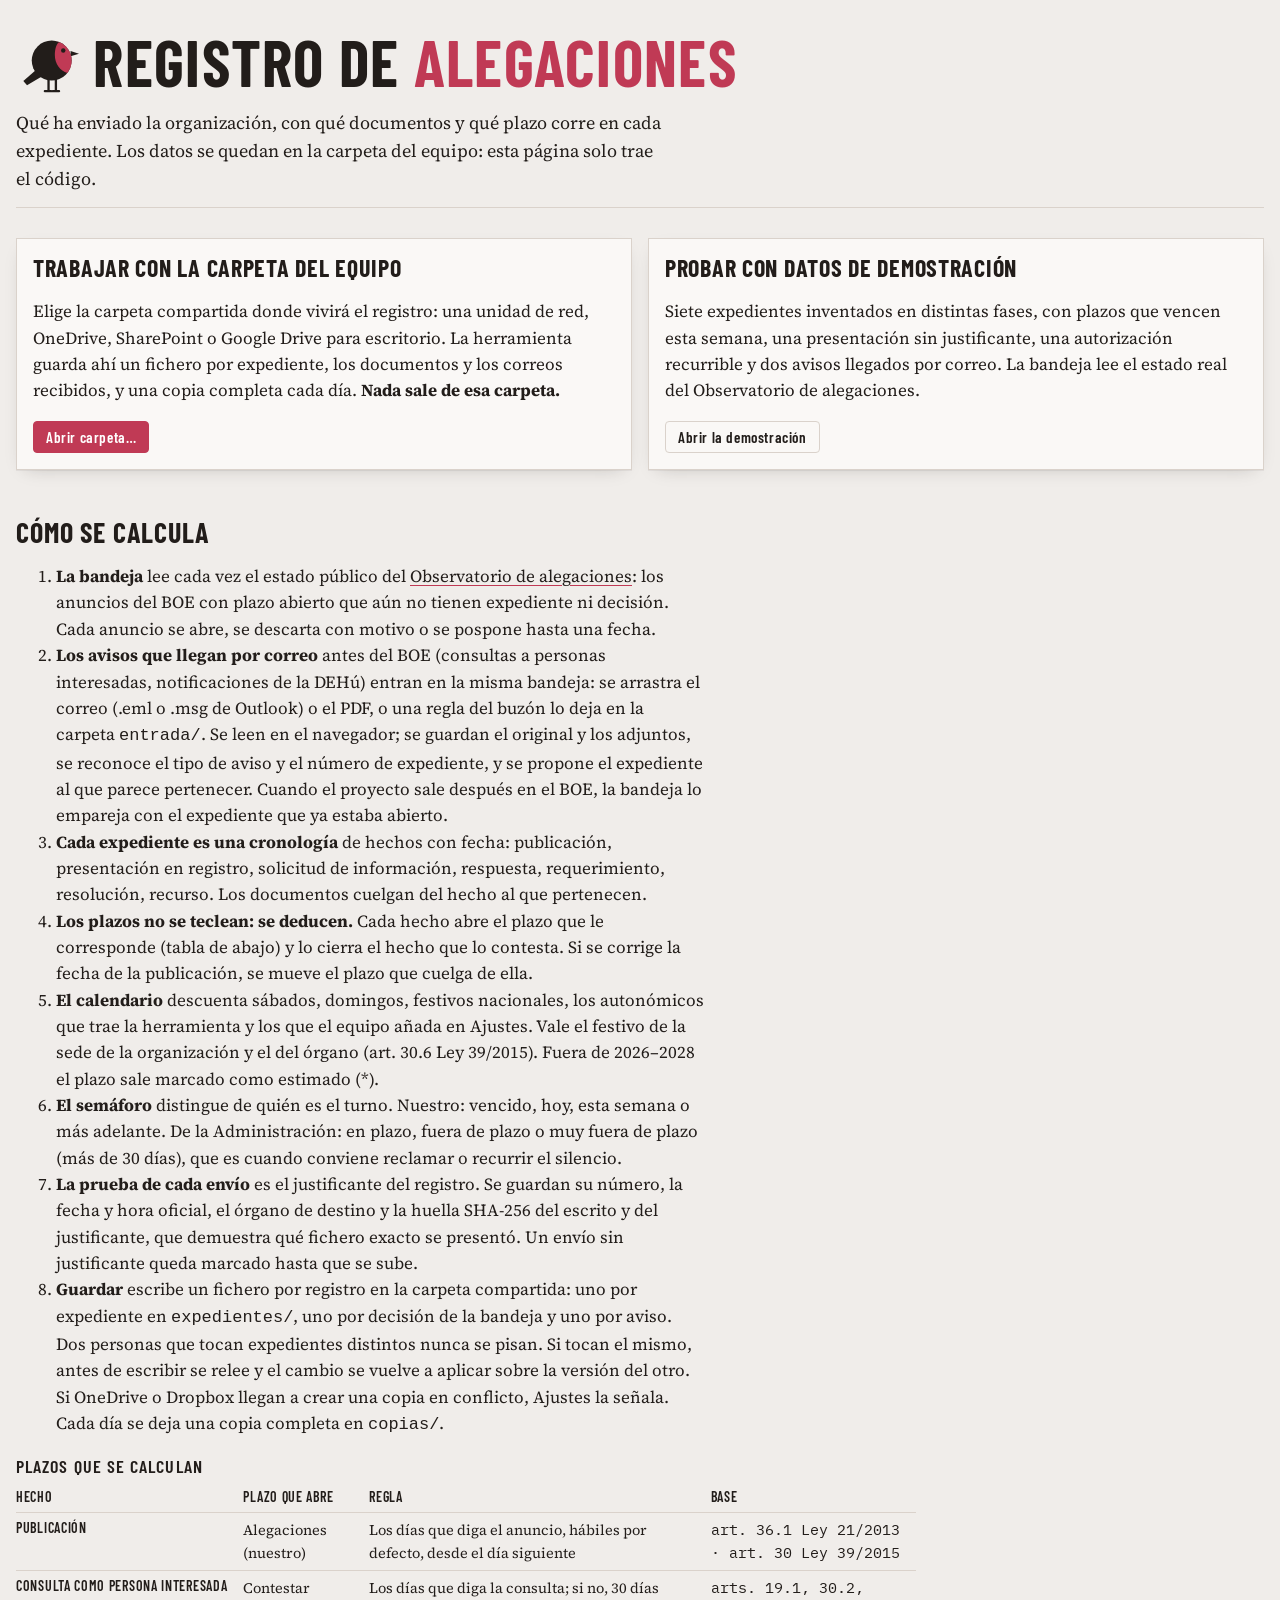
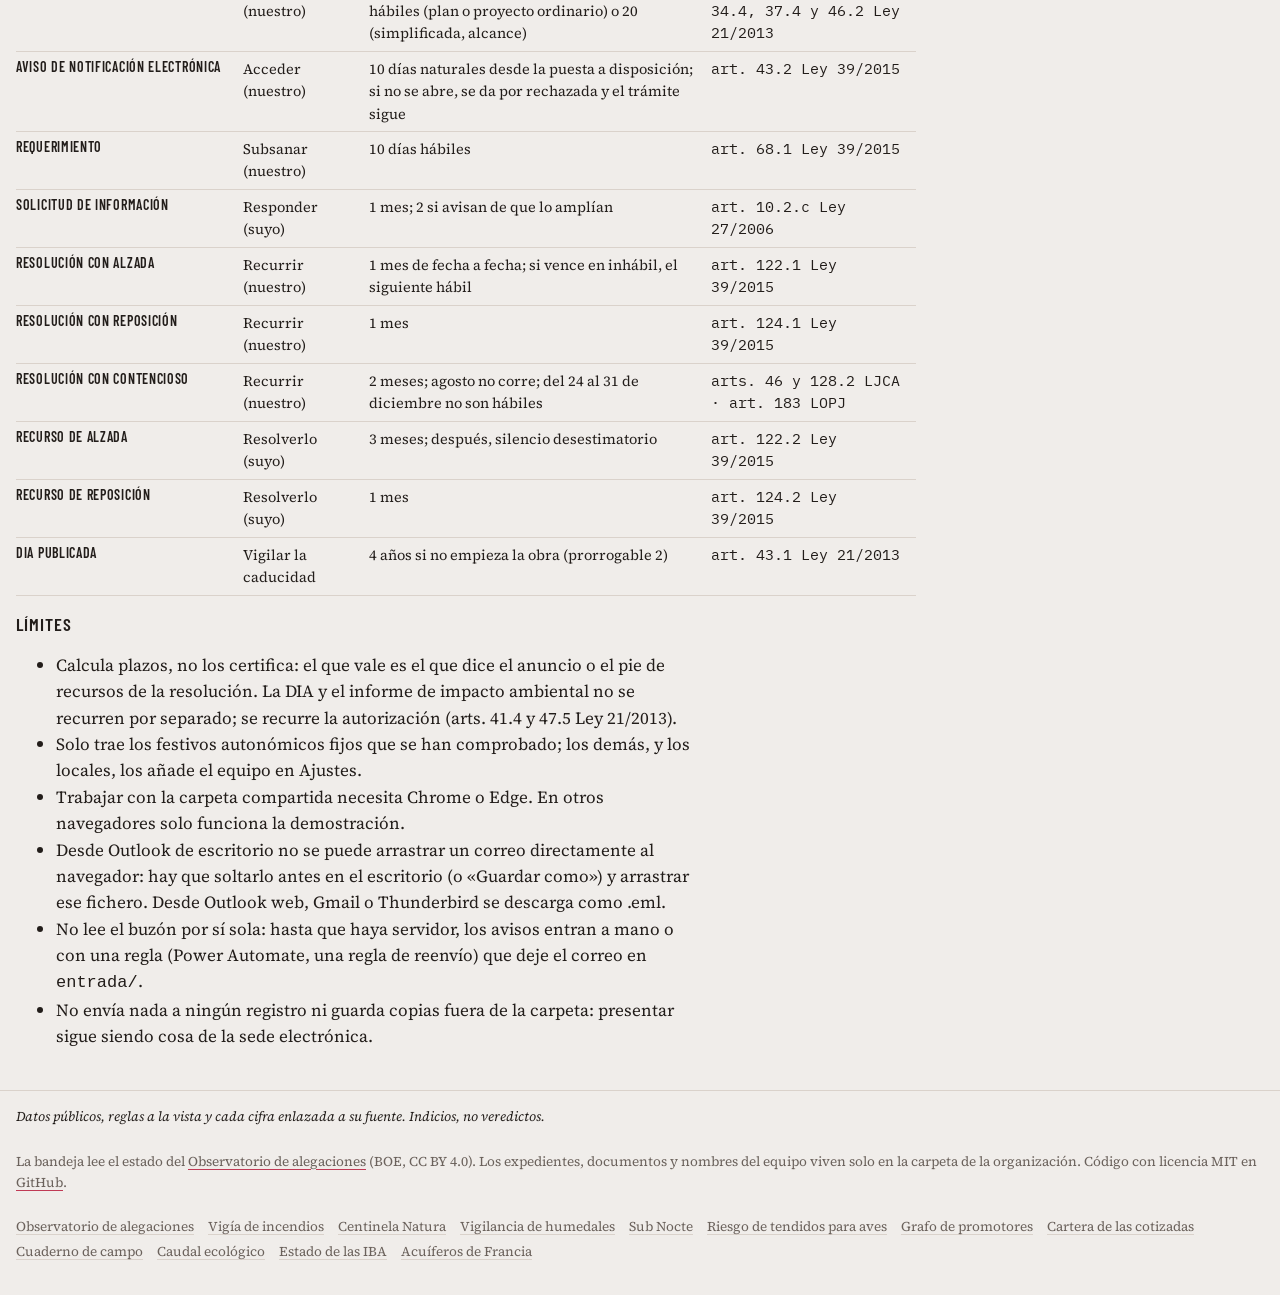
==== docs/index.html @ 141be7eb "Add registro-alegaciones: private tracker for an organisation's environmental objections Cases as ti" ====
<!doctype html>
<html lang="es">
<head>
<meta charset="utf-8">
<meta name="viewport" content="width=device-width,initial-scale=1">
<title>Registro de alegaciones</title>
<meta name="description" content="Seguimiento privado de las alegaciones de una organización: qué se ha enviado, con qué documentos y qué plazo corre. Los datos se quedan en la carpeta del equipo.">
<link rel="icon" type="image/svg+xml" href="data:image/svg+xml,%3Csvg%20xmlns%3D%22http%3A//www.w3.org/2000/svg%22%20viewBox%3D%220%200%2064%2064%22%3E%3Cstyle%3E.b%7Bfill%3A%23221d1a%7D.p%7Bfill%3A%23c03a55%7D.l%7Bstroke%3A%23221d1a%7D%40media%20%28prefers-color-scheme%3Adark%29%7B.b%7Bfill%3A%23ede6e0%7D.p%7Bfill%3A%23f590a5%7D.l%7Bstroke%3A%23ede6e0%7D%7D%3C/style%3E%3Cg%20class%3D%22b%22%3E%3Ccircle%20cx%3D%2234%22%20cy%3D%2231%22%20r%3D%2219%22/%3E%3Cpath%20d%3D%22M19%2040%207%2050.5l3.5%204L25%2046z%22/%3E%3Cpath%20d%3D%22M52%2022l8%202.5-8%202.5z%22/%3E%3C/g%3E%3Cpath%20class%3D%22p%22%20d%3D%22M34%2012a19%2019%200%200%201%2015%2030.8C42%2041%2037%2034%2037%2026c0-6%201.5-10.5%204-12.6A19%2019%200%200%200%2034%2012z%22/%3E%3Cg%20fill%3D%22%23221d1a%22%3E%3Ccircle%20cx%3D%2245%22%20cy%3D%2221.5%22%20r%3D%222.1%22/%3E%3C/g%3E%3Cpath%20class%3D%22l%22%20d%3D%22M31%2049.5V60m7-11v11m-10.5.2h6m1.5%200h6%22%20fill%3D%22none%22%20stroke-width%3D%223%22%20stroke-linecap%3D%22round%22/%3E%3C/svg%3E">
<link rel="manifest" href="manifest.webmanifest">
<meta name="theme-color" content="#c03a55">
<link rel="apple-touch-icon" href="icon-192.png">
<link rel="preconnect" href="https://fonts.googleapis.com">
<link rel="preconnect" href="https://fonts.gstatic.com" crossorigin>
<link rel="stylesheet" href="https://fonts.googleapis.com/css2?family=Barlow+Condensed:wght@500;600;700&family=Source+Serif+4:opsz,wght@8..60,400;8..60,600&family=IBM+Plex+Mono:wght@400;500&display=swap">
<style>
/* common.css v1.1 — shared look of the nine open-data projects (vigia-incendios is the reference).
   Copy this file verbatim into each repo; change it in all repos at once, never in one.
   Each repo sets only --accent and --accent-dark below it and adds its own rules after it.

   Type:  Barlow Condensed for titles and labels, Source Serif 4 for reading, IBM Plex Mono for
          figures, codes and dates. Load them with:
   https://fonts.googleapis.com/css2?family=Barlow+Condensed:wght@500;600;700&family=Source+Serif+4:opsz,wght@8..60,400;8..60,600&family=IBM+Plex+Mono:wght@400;500&display=swap */

:root{
  --ground:#f0edea; --paper:#faf8f6; --ink:#221d1a; --muted:#6b625c; --line:#dad2cb;
  --accent:#c2410c; --accent-dark:#fb7b3e;
  --natura:#2f7a55; --natura-dark:#62b88a;
  --shadow:0 1px 0 rgba(34,29,26,.06), 0 6px 18px -10px rgba(34,29,26,.28);
  --font-title:"Barlow Condensed","Arial Narrow",sans-serif;
  --font-text:"Source Serif 4",Georgia,serif;
  --font-data:"IBM Plex Mono",ui-monospace,monospace;
  color-scheme:light;
}
@media (prefers-color-scheme: dark){
  :root:not([data-theme="light"]){
    --ground:#15110f; --paper:#1d1815; --ink:#ede6e0; --muted:#a69a91; --line:#362d28;
    --accent:var(--accent-dark); --natura:var(--natura-dark);
    --shadow:0 1px 0 rgba(0,0,0,.3), 0 8px 22px -12px rgba(0,0,0,.7);
    color-scheme:dark;
  }
}
:root[data-theme="dark"]{
  --ground:#15110f; --paper:#1d1815; --ink:#ede6e0; --muted:#a69a91; --line:#362d28;
  --accent:var(--accent-dark); --natura:var(--natura-dark);
  --shadow:0 1px 0 rgba(0,0,0,.3), 0 8px 22px -12px rgba(0,0,0,.7);
  color-scheme:dark;
}

*,*::before,*::after{box-sizing:border-box}
body{margin:0;background:var(--ground);color:var(--ink);font:17px/1.55 var(--font-text);overflow-wrap:break-word}
a{color:inherit;text-decoration-color:var(--accent);text-underline-offset:3px}
a:focus-visible,button:focus-visible,select:focus-visible,input:focus-visible,summary:focus-visible{outline:2px solid var(--accent);outline-offset:2px}
img,svg{max-width:100%}

/* Header: «PROJECT NAME» with the key word in the accent colour, one sentence, then the figures. */
.site-header{max-width:1440px;margin:0 auto;padding:28px 16px 18px;display:grid;gap:14px}
.site-header h1{margin:0;font:700 clamp(40px,6vw,64px)/.9 var(--font-title);text-transform:uppercase;letter-spacing:.02em}
.site-header h1 span{color:var(--accent)}
/* Logo: the robin from logo.py before the title; same shape everywhere, breast in the accent. */
.logo{display:inline-block;width:1.05em;height:1.05em;margin-right:.16em;vertical-align:-.13em;color:var(--ink);overflow:visible}
.logo .logo-breast{fill:var(--accent)}
.site-header .lede{margin:0;max-width:72ch;font-size:18px}
.figures{display:flex;flex-wrap:wrap;gap:12px 28px;margin:0;padding:12px 0 0;border-top:1px solid var(--line)}
.figures div{display:grid;gap:2px}
.figures b{font:600 30px/1 var(--font-data);font-variant-numeric:tabular-nums;color:var(--accent)}
.figures span{font:600 13px/1.2 var(--font-title);text-transform:uppercase;letter-spacing:.08em;color:var(--muted)}

/* Text roles */
.label{font-family:var(--font-title);text-transform:uppercase;letter-spacing:.08em;font-weight:600}
.data{font-family:var(--font-data);font-variant-numeric:tabular-nums}
.note{color:var(--muted);font-size:14.5px}
.badge{display:inline-block;font:600 12px/1 var(--font-title);text-transform:uppercase;letter-spacing:.09em;padding:4px 7px 3px;border:1.5px solid currentColor;color:var(--accent)}

/* Cards and panels */
.card{background:var(--paper);border:1px solid var(--line);box-shadow:var(--shadow);padding:16px}

/* Method section: how every figure is computed, step by step */
.method{max-width:1440px;margin:0 auto;padding:24px 16px}
.method h2{margin:0 0 6px;font:700 28px/1 var(--font-title);text-transform:uppercase;letter-spacing:.03em}
.method h3{margin:18px 0 4px;font:600 18px/1.2 var(--font-title);text-transform:uppercase;letter-spacing:.06em}
.method p,.method li{max-width:72ch}
table.params{border-collapse:collapse;font-size:14.5px;width:100%;max-width:900px}
table.params th,table.params td{text-align:left;vertical-align:top;padding:6px 10px 6px 0;border-bottom:1px solid var(--line)}
table.params th{font:600 14px/1.3 var(--font-title);text-transform:uppercase;letter-spacing:.05em;white-space:nowrap;padding-right:16px}
table.params td.num,table.params th.num{text-align:right;font-family:var(--font-data);font-variant-numeric:tabular-nums}

/* Footer: sources, licence, the shared principle and the sibling projects */
.site-footer{max-width:1440px;margin:0 auto;padding:16px 16px 40px;font-size:13.5px;color:var(--muted);border-top:1px solid var(--line);display:grid;gap:10px}
.site-footer .principle{margin:0;color:var(--ink);font-style:italic}
.siblings{display:flex;flex-wrap:wrap;gap:4px 14px;margin:0;padding:0;list-style:none}
.siblings li a{text-decoration-color:var(--line)}
.siblings li[aria-current] a{color:var(--ink);text-decoration-color:var(--accent);font-weight:600}

@media (max-width:640px){
  body{font-size:16px}
  .figures b{font-size:24px}
}

/* Registro de alegaciones: rules of this repo, after common.css v1.1. */
:root{
  --accent:#c03a55; --accent-dark:#f590a5;
  /* Deadline lights: meaning, not decoration (kept per repo, as GUIA.md says). */
  --late:#b42318; --soon:#9a6700; --ok:#2f7a55; --wait:#4a5d75;
  --late-bg:#fbe9e7; --soon-bg:#fdf3d8; --ok-bg:#e6f2ea; --wait-bg:#e9edf2;
  --hover:rgba(34,29,26,.05); --sel:rgba(159,29,53,.08);
}
@media (prefers-color-scheme: dark){
  :root:not([data-theme="light"]){
    --late:#ff8a7a; --soon:#e8b84a; --ok:#62b88a; --wait:#a7b8cc;
    --late-bg:#3a1d1a; --soon-bg:#33290f; --ok-bg:#16291f; --wait-bg:#20262e;
    --hover:rgba(255,255,255,.05); --sel:rgba(240,112,138,.12);
  }
}
:root[data-theme="dark"]{
  --late:#ff8a7a; --soon:#e8b84a; --ok:#62b88a; --wait:#a7b8cc;
  --late-bg:#3a1d1a; --soon-bg:#33290f; --ok-bg:#16291f; --wait-bg:#20262e;
  --hover:rgba(255,255,255,.05); --sel:rgba(240,112,138,.12);
}

/* Header figures are links into the views. */
.figures b a{text-decoration:none}
.figures b a:hover{text-decoration:underline}
.figures b.warn{color:var(--late)}
.warn{color:var(--late)}

/* Shell: sidebar + main, status bar on top. */
#app{max-width:1440px;margin:0 auto;padding:0 16px 24px}
#status{display:flex;flex-wrap:wrap;gap:6px 16px;align-items:center;justify-content:space-between;padding:8px 0;margin-bottom:12px;border-bottom:1px solid var(--line);font-size:14px;color:var(--muted)}
#status:empty{display:none}
#status .me select{margin-left:4px}
.shell{display:grid;grid-template-columns:220px minmax(0,1fr);gap:24px;align-items:start}
body:not(.ready) .shell{grid-template-columns:minmax(0,1fr)}
body:not(.ready) #nav{display:none}
#nav{position:sticky;top:12px;display:grid;gap:2px}
#nav a,#nav .nav-preset{display:flex;justify-content:space-between;align-items:center;gap:8px;padding:6px 10px;border-radius:4px;text-decoration:none;font:600 16px/1.2 var(--font-title);letter-spacing:.03em;color:var(--ink);background:none;border:0;text-align:left;cursor:pointer;width:100%}
#nav a:hover,#nav .nav-preset:hover{background:var(--hover)}
#nav a.on,#nav .nav-preset.on{background:var(--sel);color:var(--accent)}
#nav em{font:500 13px/1 var(--font-data);font-style:normal;color:var(--muted)}
#nav .nav-sub{display:grid;gap:1px;margin-left:12px;padding-left:6px;border-left:1px solid var(--line)}
#nav .nav-sub a{font-size:14.5px;padding:4px 8px}
#nav .nav-preset{font-size:14.5px;font-weight:500}
.nav-h{margin:14px 10px 2px;font-size:12px;color:var(--muted)}
.nav-new{margin-top:14px}
.nav-new,.nav-k{justify-content:space-between;width:100%}
main{min-width:0}

/* Controls */
.btn{display:inline-flex;align-items:center;gap:8px;padding:7px 12px;border:1px solid var(--line);border-radius:4px;background:var(--paper);color:var(--ink);font:600 15px/1.1 var(--font-title);letter-spacing:.04em;text-decoration:none;cursor:pointer;white-space:nowrap}
.btn:hover{border-color:var(--muted)}
.btn.primary{background:var(--accent);border-color:var(--accent);color:#fff}
:root[data-theme="dark"] .btn.primary{color:#1d1815}
@media (prefers-color-scheme: dark){:root:not([data-theme="light"]) .btn.primary{color:#1d1815}}
.btn.ghost{background:none;border-color:transparent;color:var(--muted)}
.btn.ghost:hover{color:var(--ink);background:var(--hover)}
.btn.small{padding:4px 9px;font-size:13.5px}
kbd{font:500 11px/1 var(--font-data);padding:2px 5px;border:1px solid var(--line);border-bottom-width:2px;border-radius:3px;color:var(--muted);background:var(--ground)}
.btn.primary kbd{background:transparent;color:inherit;border-color:rgba(255,255,255,.45)}
input,select,textarea{font:15px/1.3 var(--font-text);color:var(--ink);background:var(--paper);border:1px solid var(--line);border-radius:4px;padding:6px 8px;max-width:100%}
input[type=checkbox],input[type=radio]{accent-color:var(--accent)}
input[type=search]{min-width:min(320px,100%)}
.link{background:none;border:0;padding:0;color:inherit;font:inherit;text-decoration:underline;text-decoration-color:var(--accent);text-underline-offset:3px;cursor:pointer;text-align:left}
.link.subtle{text-decoration-color:var(--line);color:var(--muted)}
.x{background:none;border:0;color:var(--muted);font-size:18px;line-height:1;cursor:pointer;padding:0 4px}
.x:hover{color:var(--late)}
.check{display:inline-flex;align-items:center;gap:6px;font-size:14.5px;cursor:pointer}
.seg{display:inline-flex;border:1px solid var(--line);border-radius:4px;overflow:hidden}
.seg a,.seg button{padding:5px 11px;font:600 14px/1.2 var(--font-title);letter-spacing:.04em;text-decoration:none;background:var(--paper);border:0;color:var(--muted);cursor:pointer}
.seg a+a,.seg button+button{border-left:1px solid var(--line)}
.seg .on{background:var(--sel);color:var(--accent)}
.pill{display:inline-flex;align-items:center;gap:4px;padding:2px 8px;border-radius:999px;background:var(--sel);color:var(--accent);font:600 13px/1.4 var(--font-title);letter-spacing:.04em}
.pill.demo{background:var(--soon-bg);color:var(--soon)}
.actions{display:flex;flex-wrap:wrap;gap:8px;margin:12px 0 0}

/* Views */
.view-h h2{margin:0 0 4px;font:700 30px/1 var(--font-title);text-transform:uppercase;letter-spacing:.03em}
.view-h .note{margin:0 0 12px;max-width:80ch}
.kbd-hint{white-space:nowrap}
.toolbar{display:flex;flex-wrap:wrap;gap:8px 12px;align-items:center;margin:0 0 16px}
.empty{padding:28px 16px;text-align:center;color:var(--muted);border:1px dashed var(--line);border-radius:4px}
.group{margin:0 0 20px}
.group h3{display:flex;align-items:center;gap:8px;margin:0 0 6px;font-size:14px;color:var(--muted)}
.group h3 em,.block h3 em{font:500 13px/1 var(--font-data);font-style:normal}
.g-missed h3{color:var(--late)}

/* Rows (Linear-style dense list) */
.rows{list-style:none;margin:0;padding:0;background:var(--paper);border:1px solid var(--line);border-radius:4px}
.row{display:flex;align-items:center;gap:12px;padding:9px 12px;border-top:1px solid var(--line)}
.row:first-child{border-top:0}
.row:hover{background:var(--hover)}
.row.selected{background:var(--sel);box-shadow:inset 3px 0 0 var(--accent)}
.row-main{flex:1;min-width:0}
.row-title{margin:0;font-weight:600;line-height:1.3}
.row-title.clamp{display:-webkit-box;-webkit-line-clamp:3;-webkit-box-orient:vertical;overflow:hidden}
.row-title a{text-decoration:none}
.row-title a:hover{text-decoration:underline}
.row-meta{margin:2px 0 0;font-size:13.5px;color:var(--muted)}
.row-actions{display:flex;flex-wrap:wrap;gap:6px;justify-content:flex-end}
.basis{font-family:var(--font-data);font-size:12px}
.natura{color:var(--natura);font-weight:600}
.tag{display:inline-block;font:500 11.5px/1.5 var(--font-data);padding:0 6px;border:1px solid var(--line);border-radius:3px;color:var(--muted)}
.age{font-family:var(--font-data);font-size:12.5px;min-width:3.5em;text-align:right}

/* Deadline chips: filled when it is our move, outlined when we wait for them. */
.chip{display:inline-block;white-space:nowrap;font:500 12.5px/1.5 var(--font-data);padding:1px 8px;border-radius:3px;border:1px solid transparent}
.chip.ours.missed{background:var(--late);color:#fff}
.chip.ours.today{background:var(--late-bg);color:var(--late);border-color:var(--late)}
.chip.ours.week{background:var(--soon-bg);color:var(--soon)}
.chip.ours.later{background:var(--ground);color:var(--ink)}
.chip.theirs{background:none;border-color:var(--wait);color:var(--wait)}
.chip.theirs.late{border-color:var(--soon);color:var(--soon)}
.chip.theirs.very_late{border-color:var(--late);color:var(--late);font-weight:600}
.chip.done{background:var(--ok-bg);color:var(--ok);border-color:transparent}
.chip.none{color:var(--muted)}
.prio{display:inline-flex;align-items:flex-end;gap:2px;height:14px;width:14px;flex:none}
.prio i{display:block;width:3px;background:var(--line);border-radius:1px}
.prio i:nth-child(1){height:5px}.prio i:nth-child(2){height:9px}.prio i:nth-child(3){height:13px}
.prio.p1 i:nth-child(1),.prio.p2 i:nth-child(-n+2),.prio.p3 i{background:var(--ink)}
.prio.p3 i{background:var(--accent)}
.avatar{flex:none;display:inline-grid;place-items:center;width:26px;height:26px;border-radius:50%;background:var(--sel);color:var(--accent);font:600 12px/1 var(--font-title);letter-spacing:.03em}
.avatar.empty{background:none;border:1px dashed var(--line);color:var(--muted)}
.stage{display:inline-block;font:600 12.5px/1.5 var(--font-title);text-transform:uppercase;letter-spacing:.07em;padding:0 7px;border-radius:3px;background:var(--ground);color:var(--ink)}
.st-drafting,.st-review{background:var(--soon-bg);color:var(--soon)}
.st-filed,.st-followup{background:var(--wait-bg);color:var(--wait)}
.st-closed{background:var(--ok-bg);color:var(--ok)}
.st-discarded{color:var(--muted)}
.outcome{font:600 12.5px/1.5 var(--font-title);text-transform:uppercase;letter-spacing:.06em;white-space:nowrap}
.o-accepted,.o-partial{color:var(--ok)}
.o-rejected{color:var(--late)}
.o-no_reply{color:var(--soon)}

/* Inbox */
.news{margin:0 0 18px;border-left:3px solid var(--accent)}
.news h3{margin:0 0 8px;font-size:14px}
.news-row{display:flex;flex-wrap:wrap;gap:8px 16px;justify-content:space-between;padding:8px 0;border-top:1px solid var(--line)}
.news-row .note{margin:2px 0 0}
.decided{margin-top:18px}
.decided summary{cursor:pointer;font:600 15px/1.3 var(--font-title);text-transform:uppercase;letter-spacing:.06em;color:var(--muted);margin-bottom:8px}

/* Board */
.board{display:grid;grid-auto-flow:column;grid-auto-columns:minmax(230px,1fr);gap:12px;overflow-x:auto;padding-bottom:8px}
.col{background:var(--hover);border-radius:6px;padding:8px;display:grid;gap:8px;align-content:start;min-height:180px;border:1px dashed transparent}
.col.over{border-color:var(--accent);background:var(--sel)}
.col h3{margin:2px 4px;font-size:14px;color:var(--muted)}
.bcard{display:grid;gap:8px;padding:10px;text-decoration:none;cursor:grab}
.bcard:hover{border-color:var(--muted)}
.bcard.dragging{opacity:.5}
.bcard-top{display:flex;align-items:center;gap:8px}
.bcard-top .note{flex:1;font-size:12.5px}
.bcard-top .avatar{width:22px;height:22px;font-size:11px}
.bcard-title{font-weight:600;line-height:1.3;font-size:15px}
.bcard-foot{display:flex;flex-wrap:wrap;gap:6px;align-items:center;justify-content:space-between}
.bcard-foot .note{font-size:12px}
.drop-hint{text-align:center;margin:20px 0}

/* Calendar */
.cal-h{display:flex;flex-wrap:wrap;align-items:center;gap:8px 10px;margin-bottom:10px}
.cal-h h3{margin:0 6px;font:700 22px/1 var(--font-title);text-transform:uppercase;letter-spacing:.03em;min-width:9em;text-align:center}
.cal-h .note{flex-basis:100%}
.calendar{display:grid;grid-template-columns:repeat(7,minmax(0,1fr));border-top:1px solid var(--line);border-left:1px solid var(--line);background:var(--paper)}
.calendar .wd{padding:4px 6px;font:600 12px/1 var(--font-title);color:var(--muted);border-right:1px solid var(--line);border-bottom:1px solid var(--line);text-align:center}
.day{min-height:96px;padding:4px;border-right:1px solid var(--line);border-bottom:1px solid var(--line);display:grid;align-content:start;gap:3px}
.day.off{background:var(--hover)}
.day.out{background:transparent}
.day.now .dnum{background:var(--accent);color:#fff;border-radius:50%;width:22px;height:22px;display:grid;place-items:center}
.dnum{font:500 12px/1.4 var(--font-data);color:var(--muted)}
.cal-item{display:block;font-size:12px;line-height:1.25;padding:2px 4px;border-radius:3px;text-decoration:none;overflow:hidden;text-overflow:ellipsis;display:-webkit-box;-webkit-line-clamp:2;-webkit-box-orient:vertical}
.cal-item.ours{background:var(--soon-bg);color:var(--ink)}
.cal-item.ours.missed,.cal-item.ours.today{background:var(--late);color:#fff}
.cal-item.theirs{border:1px solid var(--wait);color:var(--wait)}
.cal-item.done{background:var(--ok-bg);color:var(--ok);border:0;text-decoration:line-through}

/* Case detail */
.crumbs{margin:0 0 8px;display:flex;gap:6px;align-items:center}
.detail{display:grid;grid-template-columns:minmax(0,1fr) 300px;gap:24px;align-items:start}
.detail-main{min-width:0}
.title-edit,.summary-edit{display:block;width:100%;border:1px solid transparent;background:none;resize:none;padding:4px 6px;margin-left:-6px}
.title-edit{font:700 30px/1.1 var(--font-title);letter-spacing:.01em;overflow:hidden}
.summary-edit{font-size:16px;color:var(--muted);margin-bottom:10px}
.title-edit:hover,.summary-edit:hover{border-color:var(--line)}
.title-edit:focus,.summary-edit:focus{border-color:var(--accent);background:var(--paper);outline:none}
.official{margin:0 0 12px}
.official summary{cursor:pointer}
.official p{margin:4px 0 0}
.alert{padding:10px 12px;margin:0 0 10px;border-radius:4px;font-size:15px;display:flex;flex-wrap:wrap;gap:8px;align-items:center;justify-content:space-between}
.alert.warn{background:var(--late-bg);color:var(--ink);border-left:3px solid var(--late)}
.alert.info{background:var(--wait-bg);color:var(--ink);border-left:3px solid var(--wait)}
.block{margin:22px 0 0}
.block>h3{display:flex;gap:8px;align-items:center;margin:0 0 8px;font-size:14px;color:var(--muted);border-bottom:1px solid var(--line);padding-bottom:4px}
.deadlines{list-style:none;margin:0;padding:0;display:grid;gap:6px}
.deadlines li{display:flex;gap:10px;justify-content:space-between;align-items:flex-start;padding:8px 10px;background:var(--paper);border:1px solid var(--line);border-radius:4px}
.deadlines li.done{opacity:.7}
.deadlines li.missed{border-left:3px solid var(--late)}
.deadlines li .note{margin:2px 0 0}
.checklist{list-style:none;margin:0;padding:0}
.checklist li{display:flex;justify-content:space-between;align-items:center;padding:3px 0}
.checklist .done{text-decoration:line-through;color:var(--muted)}
.inline-add input{width:100%;margin-top:6px;border-style:dashed}
table.docs{width:100%;border-collapse:collapse;font-size:14.5px}
table.docs td{padding:6px 8px 6px 0;border-bottom:1px solid var(--line);vertical-align:top}
.dk{font:600 12px/1.4 var(--font-title);text-transform:uppercase;letter-spacing:.06em;white-space:nowrap;color:var(--muted)}
.dk-receipt,.dk-filed{color:var(--ok)}
.versions summary{cursor:pointer;font-size:12.5px;color:var(--muted)}
.versions .link{display:block;font-size:13px}
.upload{display:flex;flex-wrap:wrap;gap:6px;margin-top:10px;align-items:center}
.upload input[type=file]{font-size:13.5px;max-width:240px}
.add-ev{display:flex;flex-wrap:wrap;gap:6px;align-items:center;margin-bottom:14px}

/* Timeline: in (received), out (sent), internal, system. */
.timeline{list-style:none;margin:0;padding:0 0 0 18px;border-left:2px solid var(--line)}
.ev{position:relative;margin:0 0 14px}
.ev-dot{position:absolute;left:-25px;top:6px;width:12px;height:12px;border-radius:50%;background:var(--paper);border:2px solid var(--muted)}
.dir-out .ev-dot{background:var(--accent);border-color:var(--accent)}
.dir-in .ev-dot{border-color:var(--wait);background:var(--wait-bg)}
.dir-system .ev-dot{width:8px;height:8px;left:-23px;top:8px;border-width:0;background:var(--line)}
.ev-body{background:var(--paper);border:1px solid var(--line);border-radius:4px;padding:8px 12px}
.dir-system .ev-body{background:none;border:0;padding:2px 0;font-size:14px;color:var(--muted)}
.dir-system .ev-kind{display:none}
.ev-h{margin:0;display:flex;flex-wrap:wrap;gap:4px 8px;align-items:baseline}
.ev-kind{font-size:11.5px;color:var(--muted)}
.dir-out .ev-kind{color:var(--accent)}
.ev-when{margin-left:auto;font-size:12.5px;color:var(--muted)}
.ev-note{margin:6px 0 0;white-space:pre-wrap}
.registry{display:grid;grid-template-columns:auto 1fr;gap:2px 12px;margin:8px 0 0;font-size:14px}
.registry dt{font:600 12.5px/1.6 var(--font-title);text-transform:uppercase;letter-spacing:.05em;color:var(--muted)}
.registry dd{margin:0}
.ev-docs,.ev-opens{margin:6px 0 0;font-size:14px}
.ev-opens{color:var(--accent)}
.ev-foot{margin:6px 0 0;font-size:12.5px}
.dir-system .ev-foot{display:none}
.props{position:sticky;top:12px;display:grid;gap:8px;font-size:14.5px}
.prop{display:grid;gap:2px}
.prop .label{font-size:12px;color:var(--muted)}
.prop input,.prop select{width:100%;font-size:14.5px}
.props hr{border:0;border-top:1px solid var(--line);margin:6px 0;width:100%}
.props .note{margin:0;font-size:13px}

/* Report and settings */
.report-figs{border-top:0;padding:0 0 16px}
.report-grid,.settings{display:grid;grid-template-columns:repeat(auto-fit,minmax(260px,1fr));gap:16px;align-items:start}
.report-grid h3,.settings h3{margin:0 0 8px;font-size:14px;color:var(--muted)}
table.params.wide{max-width:none}
.people{list-style:none;margin:0 0 6px;padding:0;display:grid;gap:4px}
.people li{display:flex;gap:4px}
.people input{flex:1}

/* Forms and dialogs */
.form{display:grid;gap:12px}
.form label{display:grid;gap:4px;font:600 14px/1.3 var(--font-title);letter-spacing:.03em}
.form label.check{display:inline-flex;font:15px/1.3 var(--font-text)}
.form .note{font:13.5px/1.4 var(--font-text);letter-spacing:0}
.form .two{display:grid;grid-template-columns:1fr 1fr;gap:12px}
.form .inline{display:flex;gap:6px;align-items:center}
.form fieldset{border:1px solid var(--line);border-radius:4px;padding:10px 12px;display:grid;gap:10px;margin:0}
.form legend{font-size:13px;color:var(--muted);padding:0 4px}
.reasons{display:grid;gap:6px}
#dlg{border:1px solid var(--line);border-radius:6px;background:var(--paper);color:var(--ink);padding:20px;width:min(640px,calc(100vw - 32px));max-height:calc(100vh - 48px);box-shadow:var(--shadow)}
#dlg::backdrop{background:rgba(20,16,14,.45)}
#dlg h2{margin:0;font:700 24px/1.1 var(--font-title);text-transform:uppercase;letter-spacing:.03em}
#palette{position:fixed;inset:0;background:rgba(20,16,14,.45);display:grid;place-items:start center;padding-top:12vh;z-index:20}
#palette[hidden]{display:none}
#palette .pal{width:min(620px,calc(100vw - 32px));background:var(--paper);border:1px solid var(--line);border-radius:6px;box-shadow:var(--shadow);overflow:hidden}
#palette input{width:100%;border:0;border-bottom:1px solid var(--line);border-radius:0;padding:14px 16px;font-size:18px;outline:none}
#palette ul{list-style:none;margin:0;padding:6px;max-height:50vh;overflow:auto}
#palette li{display:flex;gap:10px;align-items:center;padding:8px 10px;border-radius:4px;cursor:pointer}
#palette li span{flex:1}
#palette li em{font:600 12px/1 var(--font-title);text-transform:uppercase;letter-spacing:.06em;color:var(--muted);font-style:normal}
#palette li.on{background:var(--sel)}
#toast{position:fixed;left:50%;bottom:20px;transform:translate(-50%,40px);opacity:0;pointer-events:none;max-width:min(560px,calc(100vw - 32px));background:var(--ink);color:var(--paper);padding:10px 16px;border-radius:4px;font-size:15px;transition:.2s;z-index:30}
#toast.show{opacity:1;transform:translate(-50%,0)}
#toast.warn{background:var(--late);color:#fff}

/* Welcome */
.welcome{display:grid;grid-template-columns:repeat(auto-fit,minmax(300px,1fr));gap:16px}
.welcome h2{margin:0 0 8px;font:700 24px/1.1 var(--font-title);text-transform:uppercase;letter-spacing:.03em}
.welcome.card{max-width:640px;display:block}

@media (max-width:980px){
  .detail{grid-template-columns:minmax(0,1fr)}
  .props{position:static;order:-1}
}
@media (max-width:760px){
  .shell{grid-template-columns:minmax(0,1fr);gap:12px}
  #nav{position:static;display:flex;flex-wrap:wrap;gap:4px}
  #nav a,#nav .nav-preset{width:auto;padding:5px 9px}
  #nav .nav-sub{margin:0;padding:0;border:0;display:flex;flex-wrap:wrap}
  .nav-h,.nav-k,#nav .nav-preset{display:none}
  .nav-new{margin:0;width:auto}
  .nav-new kbd,.kbd-hint{display:none}
  .row{flex-wrap:wrap}
  .row-main{flex-basis:calc(100% - 30px)}
  .row-actions{justify-content:flex-start}
  .form .two{grid-template-columns:1fr}
  .day{min-height:64px}
  .cal-item{font-size:10.5px}
  .title-edit{font-size:24px}
}

/* Notices received by e-mail */
[hidden]{display:none !important}
.dropzone{margin:0 0 10px;padding:12px 14px;border:1.5px dashed var(--line);border-radius:4px;background:var(--paper)}
.dropzone p{margin:0}
.dropzone p + p{margin-top:4px}
body.dropping .dropzone{border-color:var(--accent);background:var(--sel)}
body.dropping::after{content:"Suelta aquí los correos o PDF: entrarán en la bandeja";position:fixed;inset:12px;display:grid;place-items:center;border:3px dashed var(--accent);border-radius:8px;background:color-mix(in srgb,var(--paper) 85%,transparent);color:var(--accent);font:700 28px/1.2 var(--font-title);text-transform:uppercase;letter-spacing:.03em;text-align:center;padding:24px;pointer-events:none;z-index:40}
.row.notice{align-items:flex-start}
.row.notice > .chip{margin-top:2px}
.row-meta.match{color:var(--ink)}
.row-meta.match .btn{margin-left:4px}
.excerpt{margin:4px 0 0;font-size:14px}
.excerpt summary{cursor:pointer;color:var(--muted);font-size:13.5px}
.excerpt p{margin:6px 0 0;max-width:90ch}
.g-inbox h3{color:var(--soon)}
#status a.warn{color:var(--late);font-weight:600}

</style>
</head>
<body>
<header class="site-header">
  <h1><svg class="logo" viewBox="0 0 64 64" aria-hidden="true" focusable="false"><g fill="currentColor"><circle cx="34" cy="31" r="19"/><path d="M19 40 7 50.5l3.5 4L25 46z"/><path d="M52 22l8 2.5-8 2.5z"/></g><path class="logo-breast" d="M34 12a19 19 0 0 1 15 30.8C42 41 37 34 37 26c0-6 1.5-10.5 4-12.6A19 19 0 0 0 34 12z"/><g fill="#221d1a"><circle cx="45" cy="21.5" r="2.1"/></g><path d="M31 49.5V60m7-11v11m-10.5.2h6m1.5 0h6" fill="none" stroke="currentColor" stroke-width="2.2" stroke-linecap="round"/></svg>Registro de <span>alegaciones</span></h1>
  <p class="lede">Qué ha enviado la organización, con qué documentos y qué plazo corre en cada expediente. Los datos se quedan en la carpeta del equipo: esta página solo trae el código.</p>
  <div class="figures" id="figures" aria-live="polite"></div>
</header>

<div id="app">
  <div id="status" aria-live="polite"></div>
  <div class="shell">
    <nav id="nav" aria-label="Secciones"></nav>
    <main id="main"><p class="empty">Cargando…</p></main>
  </div>
</div>

<dialog id="dlg" aria-label="Formulario"></dialog>
<div id="palette" hidden role="dialog" aria-label="Buscar o ir a"><div class="pal"><input type="text" placeholder="Busca un expediente o escribe una acción…" aria-label="Buscar"><ul></ul></div></div>
<div id="toast" role="status" aria-live="polite"></div>

<section class="method" id="como-se-calcula">
  <h2>Cómo se calcula</h2>
  <ol>
    <li><b>La bandeja</b> lee cada vez el estado público del <a href="https://asensio94.github.io/observatorio-alegaciones/">Observatorio de alegaciones</a>: los anuncios del BOE con plazo abierto que aún no tienen expediente ni decisión. Cada anuncio se abre, se descarta con motivo o se pospone hasta una fecha.</li>
    <li><b>Los avisos que llegan por correo</b> antes del BOE (consultas a personas interesadas, notificaciones de la DEHú) entran en la misma bandeja: se arrastra el correo (.eml o .msg de Outlook) o el PDF, o una regla del buzón lo deja en la carpeta <code>entrada/</code>. Se leen en el navegador; se guardan el original y los adjuntos, se reconoce el tipo de aviso y el número de expediente, y se propone el expediente al que parece pertenecer. Cuando el proyecto sale después en el BOE, la bandeja lo empareja con el expediente que ya estaba abierto.</li>
    <li><b>Cada expediente es una cronología</b> de hechos con fecha: publicación, presentación en registro, solicitud de información, respuesta, requerimiento, resolución, recurso. Los documentos cuelgan del hecho al que pertenecen.</li>
    <li><b>Los plazos no se teclean: se deducen.</b> Cada hecho abre el plazo que le corresponde (tabla de abajo) y lo cierra el hecho que lo contesta. Si se corrige la fecha de la publicación, se mueve el plazo que cuelga de ella.</li>
    <li><b>El calendario</b> descuenta sábados, domingos, festivos nacionales, los autonómicos que trae la herramienta y los que el equipo añada en Ajustes. Vale el festivo de la sede de la organización y el del órgano (art. 30.6 Ley 39/2015). Fuera de 2026–2028 el plazo sale marcado como estimado (*).</li>
    <li><b>El semáforo</b> distingue de quién es el turno. Nuestro: vencido, hoy, esta semana o más adelante. De la Administración: en plazo, fuera de plazo o muy fuera de plazo (más de 30 días), que es cuando conviene reclamar o recurrir el silencio.</li>
    <li><b>La prueba de cada envío</b> es el justificante del registro. Se guardan su número, la fecha y hora oficial, el órgano de destino y la huella SHA-256 del escrito y del justificante, que demuestra qué fichero exacto se presentó. Un envío sin justificante queda marcado hasta que se sube.</li>
    <li><b>Guardar</b> escribe un fichero por registro en la carpeta compartida: uno por expediente en <code>expedientes/</code>, uno por decisión de la bandeja y uno por aviso. Dos personas que tocan expedientes distintos nunca se pisan. Si tocan el mismo, antes de escribir se relee y el cambio se vuelve a aplicar sobre la versión del otro. Si OneDrive o Dropbox llegan a crear una copia en conflicto, Ajustes la señala. Cada día se deja una copia completa en <code>copias/</code>.</li>
  </ol>
  <h3>Plazos que se calculan</h3>
  <table class="params">
    <thead><tr><th>Hecho</th><th>Plazo que abre</th><th>Regla</th><th>Base</th></tr></thead>
    <tbody>
      <tr><th>Publicación</th><td>Alegaciones (nuestro)</td><td>Los días que diga el anuncio, hábiles por defecto, desde el día siguiente</td><td class="data">art. 36.1 Ley 21/2013 · art. 30 Ley 39/2015</td></tr>
      <tr><th>Consulta como persona interesada</th><td>Contestar (nuestro)</td><td>Los días que diga la consulta; si no, 30 días hábiles (plan o proyecto ordinario) o 20 (simplificada, alcance)</td><td class="data">arts. 19.1, 30.2, 34.4, 37.4 y 46.2 Ley 21/2013</td></tr>
      <tr><th>Aviso de notificación electrónica</th><td>Acceder (nuestro)</td><td>10 días naturales desde la puesta a disposición; si no se abre, se da por rechazada y el trámite sigue</td><td class="data">art. 43.2 Ley 39/2015</td></tr>
      <tr><th>Requerimiento</th><td>Subsanar (nuestro)</td><td>10 días hábiles</td><td class="data">art. 68.1 Ley 39/2015</td></tr>
      <tr><th>Solicitud de información</th><td>Responder (suyo)</td><td>1 mes; 2 si avisan de que lo amplían</td><td class="data">art. 10.2.c Ley 27/2006</td></tr>
      <tr><th>Resolución con alzada</th><td>Recurrir (nuestro)</td><td>1 mes de fecha a fecha; si vence en inhábil, el siguiente hábil</td><td class="data">art. 122.1 Ley 39/2015</td></tr>
      <tr><th>Resolución con reposición</th><td>Recurrir (nuestro)</td><td>1 mes</td><td class="data">art. 124.1 Ley 39/2015</td></tr>
      <tr><th>Resolución con contencioso</th><td>Recurrir (nuestro)</td><td>2 meses; agosto no corre; del 24 al 31 de diciembre no son hábiles</td><td class="data">arts. 46 y 128.2 LJCA · art. 183 LOPJ</td></tr>
      <tr><th>Recurso de alzada</th><td>Resolverlo (suyo)</td><td>3 meses; después, silencio desestimatorio</td><td class="data">art. 122.2 Ley 39/2015</td></tr>
      <tr><th>Recurso de reposición</th><td>Resolverlo (suyo)</td><td>1 mes</td><td class="data">art. 124.2 Ley 39/2015</td></tr>
      <tr><th>DIA publicada</th><td>Vigilar la caducidad</td><td>4 años si no empieza la obra (prorrogable 2)</td><td class="data">art. 43.1 Ley 21/2013</td></tr>
    </tbody>
  </table>
  <h3>Límites</h3>
  <ul>
    <li>Calcula plazos, no los certifica: el que vale es el que dice el anuncio o el pie de recursos de la resolución. La DIA y el informe de impacto ambiental no se recurren por separado; se recurre la autorización (arts. 41.4 y 47.5 Ley 21/2013).</li>
    <li>Solo trae los festivos autonómicos fijos que se han comprobado; los demás, y los locales, los añade el equipo en Ajustes.</li>
    <li>Trabajar con la carpeta compartida necesita Chrome o Edge. En otros navegadores solo funciona la demostración.</li>
    <li>Desde Outlook de escritorio no se puede arrastrar un correo directamente al navegador: hay que soltarlo antes en el escritorio (o «Guardar como») y arrastrar ese fichero. Desde Outlook web, Gmail o Thunderbird se descarga como .eml.</li>
    <li>No lee el buzón por sí sola: hasta que haya servidor, los avisos entran a mano o con una regla (Power Automate, una regla de reenvío) que deje el correo en <code>entrada/</code>.</li>
    <li>No envía nada a ningún registro ni guarda copias fuera de la carpeta: presentar sigue siendo cosa de la sede electrónica.</li>
  </ul>
</section>

<footer class="site-footer">
  <p class="principle">Datos públicos, reglas a la vista y cada cifra enlazada a su fuente. Indicios, no veredictos.</p>
  <p>La bandeja lee el estado del <a href="https://github.com/Asensio94/observatorio-alegaciones">Observatorio de alegaciones</a> (BOE, CC BY 4.0). Los expedientes, documentos y nombres del equipo viven solo en la carpeta de la organización. Código con licencia MIT en <a href="https://github.com/Asensio94/registro-alegaciones">GitHub</a>.</p>
  <nav aria-label="Proyectos hermanos"><ul class="siblings">
    <li><a href="https://asensio94.github.io/observatorio-alegaciones/">Observatorio de alegaciones</a></li>
    <li><a href="https://asensio94.github.io/vigia-incendios/">Vigía de incendios</a></li>
    <li><a href="https://asensio94.github.io/centinela-natura/">Centinela Natura</a></li>
    <li><a href="https://asensio94.github.io/vigilancia-humedales/">Vigilancia de humedales</a></li>
    <li><a href="https://asensio94.github.io/sub-nocte/">Sub Nocte</a></li>
    <li><a href="https://asensio94.github.io/riesgo-tendidos-aves/">Riesgo de tendidos para aves</a></li>
    <li><a href="https://asensio94.github.io/grafo-promotores/">Grafo de promotores</a></li>
    <li><a href="https://asensio94.github.io/cartera-cotizadas/">Cartera de las cotizadas</a></li>
    <li><a href="https://asensio94.github.io/cuaderno-campo/">Cuaderno de campo</a></li>
    <li><a href="https://asensio94.github.io/caudal-ecologico/">Caudal ecológico</a></li>
    <li><a href="https://asensio94.github.io/estado-iba/">Estado de las IBA</a></li>
    <li><a href="https://asensio94.github.io/acuiferos-francia/">Acuíferos de Francia</a></li>
  </ul></nav>
</footer>

<script>
/* Deadline engine. Pure functions: dates in, dates out, no DOM.
   Every deadline is derived from the events of a case, so moving a trigger date moves every
   deadline that hangs from it (the "deadline chain" of legal case managers).
   Dates are "YYYY-MM-DD" strings; arithmetic runs in UTC to dodge DST shifts.
   Spanish legal instruments keep their Spanish names as values (alzada, reposicion, dia…):
   they have no exact English equivalent. */

const Deadlines = (() => {
  // National holidays: the same list as observatorio-alegaciones (plazos.py), so both tools agree.
  const NATIONAL = {
    2026: ["01-01", "01-06", "04-03", "05-01", "08-15", "10-12", "11-01", "12-06", "12-08", "12-25"],
    2027: ["01-01", "01-06", "03-26", "05-01", "08-15", "10-12", "11-01", "12-06", "12-08", "12-25"],
    2028: ["01-01", "01-06", "04-14", "05-01", "08-15", "10-12", "11-01", "12-06", "12-08", "12-25"],
  };
  // Fixed regional holidays known for sure; teams add the rest (moveable, local) in Ajustes.
  const REGIONAL = {
    "Cantabria": ["07-28", "09-15"],
  };

  const toDate = (s) => { const [y, m, d] = s.split("-").map(Number); return new Date(Date.UTC(y, m - 1, d)); };
  const toStr = (d) => d.toISOString().slice(0, 10);
  const addDays = (s, n) => { const d = toDate(s); d.setUTCDate(d.getUTCDate() + n); return toStr(d); };
  const diffDays = (a, b) => Math.round((toDate(b) - toDate(a)) / 86400000);
  const lastDayOfMonth = (y, m) => new Date(Date.UTC(y, m + 1, 0)).getUTCDate();

  /* Calendar: national + the regions involved + what the team adds.
     Art. 30.6 Ley 39/2015: a holiday where the filer lives OR where the body sits is not a
     business day, so a case passes both regions. */
  function calendar({ regions = [], extra = [] } = {}) {
    const holidays = new Set(extra.filter(Boolean));
    const years = Object.keys(NATIONAL);
    for (const y of years) NATIONAL[y].forEach((md) => holidays.add(`${y}-${md}`));
    for (const r of regions) for (const md of REGIONAL[r] || []) years.forEach((y) => holidays.add(`${y}-${md}`));
    return { holidays, covers: (s) => years.includes(s.slice(0, 4)) };
  }

  function isBusinessDay(s, cal) {
    const wd = toDate(s).getUTCDay();
    return wd !== 0 && wd !== 6 && !cal.holidays.has(s);
  }

  const nextBusinessDay = (s, cal) => { while (!isBusinessDay(s, cal)) s = addDays(s, 1); return s; };

  // Art. 30.2-30.3: business days, counted from the day after publication or notification.
  function addBusinessDays(from, n, cal) {
    let d = from, left = n;
    while (left > 0) { d = addDays(d, 1); if (isBusinessDay(d, cal)) left--; }
    return d;
  }

  // Art. 30.4: months run date to date; with no matching day, the last day of the month.
  function addCalendarMonths(from, n) {
    const d = toDate(from);
    const m = d.getUTCMonth() + n;
    const ty = d.getUTCFullYear() + Math.floor(m / 12), tm = ((m % 12) + 12) % 12;
    return toStr(new Date(Date.UTC(ty, tm, Math.min(d.getUTCDate(), lastDayOfMonth(ty, tm)))));
  }

  // Art. 30.5: a deadline ending on a non-business day moves to the next business day.
  const addMonths = (from, n, cal) => nextBusinessDay(addCalendarMonths(from, n), cal);

  /* Court appeal (art. 46 LJCA): two months, and August does not run (art. 128.2 LJCA).
     A notice received in August starts counting on 1 September; a period that crosses August
     is pushed one month. 24-31 December are not judicial business days (art. 183 LOPJ). */
  function courtAppeal(from, cal) {
    const y = Number(from.slice(0, 4));
    const base = from.slice(5, 7) === "08" ? `${y}-08-31` : from;
    let end = addCalendarMonths(base, 2);
    for (const yy of [y, y + 1]) if (base < `${yy}-08-01` && end >= `${yy}-08-01`) end = addCalendarMonths(end, 1);
    const judicial = { holidays: new Set(cal.holidays), covers: cal.covers };
    for (const yy of [y, y + 1]) for (let d = 24; d <= 31; d++) judicial.holidays.add(`${yy}-12-${d}`);
    return nextBusinessDay(end, judicial);
  }

  /* Consultations: the environmental body asks "personas interesadas" (an NGO among them) for an
     opinion. They reach the mailbox before, or instead of, a BOE announcement: a simplified EIA
     has no public information period at all. "Veinte días" in art. 46.2 are business days
     because art. 30.2 Ley 39/2015 makes every period in days a business-day one unless the law
     says otherwise. */
  const CONSULTATIONS = {
    eia_alcance: { label: "Consulta sobre el alcance del estudio de impacto (EIA ordinaria)", days: 20, basis: "art. 34.4 Ley 21/2013", procedure: "eia_ordinaria" },
    eia_ordinaria: { label: "Consulta sobre el proyecto y el estudio de impacto (EIA ordinaria)", days: 30, basis: "art. 37.4 Ley 21/2013", procedure: "eia_ordinaria" },
    eia_simplificada: { label: "Consulta sobre el documento ambiental (EIA simplificada)", days: 20, basis: "art. 46.2 Ley 21/2013", procedure: "eia_simplificada" },
    eae_ordinaria: { label: "Consulta sobre el borrador del plan (EAE ordinaria)", days: 30, basis: "art. 19.1 Ley 21/2013", procedure: "plan" },
    eae_simplificada: { label: "Consulta sobre el plan (EAE simplificada)", days: 20, basis: "art. 30.2 Ley 21/2013", procedure: "plan" },
    otra: { label: "Otra consulta o petición de informe", days: 10, basis: "lo que diga la consulta · art. 30 Ley 39/2015", procedure: "otro" },
  };

  /* Rules by deadline kind: each returns {due, rule, basis} for a trigger date. */
  const RULES = {
    objections: (from, cal, o = {}) => {
      const n = o.days || 30, calendarDays = o.unit === "naturales";
      return { due: calendarDays ? addDays(from, n) : addBusinessDays(from, n, cal),
        rule: `${n} días ${calendarDays ? "naturales" : "hábiles"} desde el día siguiente a la publicación`,
        basis: "art. 36.1 Ley 21/2013 · art. 30 Ley 39/2015" };
    },
    consultation: (from, cal, o = {}) => {
      const k = CONSULTATIONS[o.kind] || CONSULTATIONS.otra;
      const n = o.days || k.days, calendarDays = o.unit === "naturales";
      return { due: calendarDays ? addDays(from, n) : addBusinessDays(from, n, cal),
        rule: `${n} días ${calendarDays ? "naturales" : "hábiles"} desde el día siguiente a la recepción`,
        basis: `${k.basis} · art. 30 Ley 39/2015` };
    },
    // A notification left unopened for 10 calendar days counts as rejected and the procedure goes on.
    notification_access: (from) => ({ due: addDays(from, 10),
      rule: "10 días naturales desde la puesta a disposición; si no se abre, se tiene por rechazada", basis: "art. 43.2 Ley 39/2015" }),
    cure: (from, cal) => ({ due: addBusinessDays(from, 10, cal),
      rule: "10 días hábiles desde la notificación", basis: "art. 68.1 Ley 39/2015" }),
    info_reply: (from, cal, o = {}) => ({ due: addMonths(from, o.extended ? 2 : 1, cal),
      rule: o.extended ? "2 meses desde la entrada en registro (ampliado)" : "1 mes desde la entrada en registro",
      basis: "art. 10.2.c Ley 27/2006" }),
    alzada: (from, cal) => ({ due: addMonths(from, 1, cal),
      rule: "1 mes desde el día siguiente a la publicación o notificación", basis: "art. 122.1 Ley 39/2015" }),
    reposicion: (from, cal) => ({ due: addMonths(from, 1, cal),
      rule: "1 mes desde el día siguiente a la publicación o notificación", basis: "art. 124.1 Ley 39/2015" }),
    contencioso: (from, cal) => ({ due: courtAppeal(from, cal),
      rule: "2 meses; agosto no corre; si vence en día inhábil, el siguiente hábil", basis: "arts. 46 y 128.2 LJCA" }),
    decide_alzada: (from) => ({ due: addCalendarMonths(from, 3),
      rule: "3 meses para resolver; después, silencio desestimatorio", basis: "art. 122.2 Ley 39/2015" }),
    decide_reposicion: (from) => ({ due: addCalendarMonths(from, 1),
      rule: "1 mes para resolver; después, silencio desestimatorio", basis: "art. 124.2 Ley 39/2015" }),
    dia_expiry: (from) => ({ due: addCalendarMonths(from, 48),
      rule: "4 años desde la publicación si no empieza la ejecución (prorrogable 2)", basis: "art. 43.1 Ley 21/2013" }),
  };

  const LABELS = {
    objections: "Fin del plazo de alegaciones",
    consultation: "Responder a la consulta",
    notification_access: "Abrir la notificación electrónica",
    cure: "Atender el requerimiento",
    info_reply: "La Administración debe responder",
    alzada: "Recurso de alzada",
    reposicion: "Recurso de reposición",
    contencioso: "Recurso contencioso-administrativo",
    decide_alzada: "Resolución del recurso de alzada",
    decide_reposicion: "Resolución del recurso de reposición",
    dia_expiry: "Caducidad de la DIA si no empieza la obra",
  };
  // Whose move it is when time runs out: ours (we must act) or theirs (we wait and chase).
  const OURS = new Set(["objections", "consultation", "notification_access", "cure", "alzada", "reposicion", "contencioso"]);

  /* Derive a case's deadlines from its events. A deadline closes by itself when the event that
     answers it arrives (MuckRock: status follows communications), or by hand with a reason. */
  function derive(c, cal) {
    const evs = [...(c.events || [])].sort((a, b) => (a.date < b.date ? -1 : 1));
    const out = [];
    const add = (ev, kind, from, o) => {
      const r = RULES[kind](from, cal, o);
      out.push({ key: `${ev.id}:${kind}`, kind, label: LABELS[kind], from, source: ev.id,
        ours: OURS.has(kind), ...r, estimated: !cal.covers(r.due) || !!o?.estimated });
    };
    for (const ev of evs) {
      const d = ev.date.slice(0, 10);
      if (ev.type === "publication") add(ev, "objections", d, { days: ev.days, unit: ev.unit, estimated: ev.days_estimated });
      if (ev.type === "consultation") add(ev, "consultation", d, { kind: ev.subtype, days: ev.days, unit: ev.unit });
      if (ev.type === "notification") add(ev, "notification_access", d);
      if (ev.type === "requirement") add(ev, "cure", d);
      if (ev.type === "info_request") {
        const extended = evs.some((e) => e.type === "extension" && e.date >= ev.date);
        add(ev, "info_reply", d, { extended });
      }
      if (ev.type === "resolution") {
        if (ev.subtype === "dia") add(ev, "dia_expiry", d);
        for (const k of ev.remedies || []) if (["alzada", "reposicion", "contencioso"].includes(k)) add(ev, k, d);
      }
      if (ev.type === "appeal" && ev.subtype === "alzada") add(ev, "decide_alzada", d);
      if (ev.type === "appeal" && ev.subtype === "reposicion") add(ev, "decide_reposicion", d);
    }
    const closedByHand = c.closed_deadlines || {};
    for (const p of out) {
      const later = evs.filter((e) => e.date.slice(0, 10) >= p.from && e.id !== p.source);
      const answers = {
        objections: (e) => e.type === "filing",
        consultation: (e) => e.type === "filing",
        // Opening the notification shows up as whatever it contained being added to the timeline.
        notification_access: (e) => ["consultation", "publication", "requirement", "resolution", "reply"].includes(e.type),
        cure: (e) => e.type === "filing",
        info_reply: (e) => e.type === "reply" || (e.type === "resolution" && e.subtype === "acceso"),
        alzada: (e) => e.type === "appeal" && e.subtype === "alzada",
        reposicion: (e) => e.type === "appeal" && e.subtype === "reposicion",
        contencioso: (e) => e.type === "appeal" && e.subtype === "contencioso",
        decide_alzada: (e) => e.type === "resolution",
        decide_reposicion: (e) => e.type === "resolution",
        dia_expiry: () => false,
      }[p.kind];
      const hit = later.find(answers);
      if (hit) p.done = { by: hit.id, date: hit.date.slice(0, 10) };
      else if (closedByHand[p.key]) p.done = { manual: true, ...closedByHand[p.key] };
      else if (["objections", "consultation"].includes(p.kind) && ["discarded", "closed"].includes(c.stage)) p.done = { manual: true, reason: "expediente cerrado" };
    }
    return out;
  }

  // Overdue and very overdue, after Alaveteli: theirs late by >0 days and by >30.
  function light(p, today) {
    if (p.done) return "done";
    const d = diffDays(today, p.due);
    if (d < 0) return p.ours ? "missed" : (d < -30 ? "very_late" : "late");
    if (d === 0) return "today";
    if (d <= 7) return "week";
    return "later";
  }

  return { calendar, isBusinessDay, addBusinessDays, addMonths, addCalendarMonths, courtAppeal, derive,
    light, addDays, diffDays, LABELS, REGIONAL, CONSULTATIONS };
})();

if (typeof module !== "undefined") module.exports = Deadlines;

/* Storage. The code is public; the data never leaves the organisation.

   The data is split into records: the organisation (with its team), each case, each inbox
   decision and each notice received by e-mail. Every record is saved on its own, so two people
   only ever collide when they touch the same record, and a record maps one to one onto a row
   if the organisation later moves to a server (a third store with the same read/save).

   FolderStore: a folder the team already shares (network drive, OneDrive, SharePoint, Drive for
   desktop) opened with the File System Access API (Chrome, Edge). One JSON file per record:
     organizacion.json · expedientes/<id>.json · bandeja/<id>.json · avisos/<id>.json
   plus documentos/ (the files of each case), copias/ (a full copy per day) and entrada/ (where a
   mailbox rule can drop e-mails to be read into the inbox). Nothing is uploaded anywhere.
   DemoStore: synthetic data in this browser only, for trying the tool.

   Concurrency: save() writes only the records that changed, and first checks that nobody wrote
   them since they were read. If someone did, it writes nothing and returns their keys; the app
   then re-reads and re-applies the same change on the fresh copy. */

const Store = (() => {
  const SCHEMA = 2;
  const ORG = "organizacion.json";
  const KINDS = { case: "expedientes", triage: "bandeja", notice: "avisos" };
  const LEGACY = "registro.json"; // schema 1: everything in one file
  const DOCS = "documentos", BACKUPS = "copias", INBOX = "entrada";
  const IDB = "registro-alegaciones";

  const supportsFolders = () => typeof window !== "undefined" && "showDirectoryPicker" in window;

  // Remember the folder handle between visits (the browser asks again for permission).
  function idb(mode, fn) {
    return new Promise((resolve, reject) => {
      const open = indexedDB.open(IDB, 1);
      open.onupgradeneeded = () => open.result.createObjectStore("kv");
      open.onerror = () => reject(open.error);
      open.onsuccess = () => {
        const tx = open.result.transaction("kv", mode);
        const req = fn(tx.objectStore("kv"));
        tx.oncomplete = () => resolve(req && req.result);
        tx.onerror = () => reject(tx.error);
      };
    });
  }
  const remember = (k, v) => idb("readwrite", (s) => s.put(v, k)).catch(() => {});
  const recall = (k) => idb("readonly", (s) => s.get(k)).catch(() => null);
  const forget = () => idb("readwrite", (s) => s.delete("dir")).catch(() => {});

  async function sha256(blob) {
    const buf = await crypto.subtle.digest("SHA-256", await blob.arrayBuffer());
    return [...new Uint8Array(buf)].map((b) => b.toString(16).padStart(2, "0")).join("");
  }

  const safeName = (s) => String(s).normalize("NFD").replace(/[̀-ͯ]/g, "").replace(/[^\w.-]+/g, "_").slice(0, 90);
  const notFound = (e) => e && (e.name === "NotFoundError" || e.name === "TypeMismatchError");

  // ---------- records ----------
  function split(data) {
    const out = new Map([["org", { id: "org", schema: SCHEMA, org: data.org || {}, people: data.people || [] }]]);
    for (const c of data.cases || []) out.set(`case/${c.id}`, c);
    for (const [id, t] of Object.entries(data.triage || {})) out.set(`triage/${id}`, { id, ...t });
    for (const n of data.notices || []) out.set(`notice/${n.id}`, n);
    return out;
  }
  function join(records) {
    const o = records.get("org") || {};
    const data = { schema: SCHEMA, org: o.org || {}, people: o.people || [], triage: {}, cases: [], notices: [] };
    for (const [key, r] of records) {
      const kind = key.split("/")[0];
      if (kind === "case") data.cases.push(r);
      if (kind === "notice") data.notices.push(r);
      if (kind === "triage") { const { id, ...t } = r; data.triage[id] = t; }
    }
    const byCreated = (a, b) => ((a.created || a.at || "") < (b.created || b.at || "") ? -1 : 1);
    data.cases.sort(byCreated); data.notices.sort(byCreated);
    return data;
  }
  const pathOf = (key) => (key === "org" ? ORG : `${KINDS[key.split("/")[0]]}/${safeName(key.slice(key.indexOf("/") + 1))}.json`);

  class FolderStore {
    constructor(dir) {
      this.dir = dir; this.kind = "folder"; this.name = dir.name;
      this.known = new Map();     // key -> {path, modified, text, rev} as last read or written
      this.conflicted = [];       // files the sync client left as conflicting copies
    }

    static async pick() {
      const dir = await window.showDirectoryPicker({ id: "registro-alegaciones", mode: "readwrite" });
      await remember("dir", dir);
      return new FolderStore(dir);
    }

    static async reopen() {
      const dir = await recall("dir");
      return dir ? new FolderStore(dir) : null;
    }

    async permitted(ask) {
      const opts = { mode: "readwrite" };
      if ((await this.dir.queryPermission(opts)) === "granted") return true;
      return ask ? (await this.dir.requestPermission(opts)) === "granted" : false;
    }

    async sub(name, create = false) {
      try { return await this.dir.getDirectoryHandle(name, { create }); } catch (e) { if (notFound(e)) return null; throw e; }
    }

    async fileHandle(path, create = false) {
      const parts = path.split("/");
      let h = this.dir;
      for (const p of parts.slice(0, -1)) h = await h.getDirectoryHandle(p, { create });
      return h.getFileHandle(parts.at(-1), { create });
    }

    async modified(path) {
      try { return (await (await this.fileHandle(path)).getFile()).lastModified; } catch (e) { if (notFound(e)) return null; throw e; }
    }

    // Every record file in the folder: path -> handle.
    async listing() {
      const out = new Map();
      try { out.set(ORG, await this.dir.getFileHandle(ORG)); } catch (e) { if (!notFound(e)) throw e; }
      for (const folder of Object.values(KINDS)) {
        const d = await this.sub(folder);
        if (!d) continue;
        for await (const [name, h] of d.entries()) if (h.kind === "file" && name.endsWith(".json")) out.set(`${folder}/${name}`, h);
      }
      return out;
    }

    async read() {
      if (await this.migrate()) return this.read();
      const records = new Map();
      this.known.clear(); this.conflicted = [];
      for (const [path, h] of await this.listing()) {
        const f = await h.getFile();
        let doc;
        try { doc = JSON.parse(await f.text()); } catch { this.conflicted.push(path); continue; }
        const r = doc.data || doc;
        const kind = path === ORG ? "org" : Object.keys(KINDS).find((k) => path.startsWith(`${KINDS[k]}/`));
        const key = kind === "org" ? "org" : `${kind}/${r.id}`;
        // OneDrive and Drive keep both sides of a clash as "c-abc-PORTATIL.json": only the file
        // whose name is its record's id counts; the others are reported, never merged silently.
        if (!r.id || pathOf(key) !== path) { this.conflicted.push(path); continue; }
        records.set(key, r);
        this.known.set(key, { path, modified: f.lastModified, text: JSON.stringify(r), rev: doc.rev || 0 });
      }
      return records.has("org") ? join(records) : null;
    }

    async save(data, by = "") {
      const next = split(data);
      const changes = [];
      for (const [key, r] of next) {
        const text = JSON.stringify(r), k = this.known.get(key);
        if (!k || k.text !== text) changes.push({ key, r, text, k });
      }
      for (const [key, k] of this.known) if (!next.has(key)) changes.push({ key, k, remove: true });
      if (!changes.length) return { saved: 0, conflicts: [] };

      const conflicts = [];
      for (const ch of changes) if ((await this.modified(ch.k?.path || pathOf(ch.key))) !== (ch.k ? ch.k.modified : null)) conflicts.push(ch.key);
      if (conflicts.length) return { saved: 0, conflicts };

      const saved = new Date().toISOString();
      for (const ch of changes) {
        if (ch.remove) {
          const [folder, name] = ch.k.path.split("/");
          try { await (await this.dir.getDirectoryHandle(folder)).removeEntry(name); } catch (e) { if (!notFound(e)) throw e; }
          this.known.delete(ch.key);
          continue;
        }
        const path = pathOf(ch.key), rev = (ch.k?.rev || 0) + 1;
        const fh = await this.fileHandle(path, true);
        const w = await fh.createWritable();
        await w.write(JSON.stringify({ rev, saved, by, data: ch.r }, null, 1));
        await w.close();
        this.known.set(ch.key, { path, modified: (await fh.getFile()).lastModified, text: ch.text, rev });
      }
      await this.backup(data);
      return { saved: changes.length, conflicts: [] };
    }

    // Has anyone written, added or removed a record since we last read or wrote?
    async changedOnDisk() {
      const seen = new Set();
      for (const [path, h] of await this.listing()) {
        if (this.conflicted.includes(path)) continue;
        const k = [...this.known.values()].find((x) => x.path === path);
        if (!k || (await h.getFile()).lastModified !== k.modified) return true;
        seen.add(path);
      }
      return [...this.known.values()].some((k) => !seen.has(k.path));
    }

    // One full copy per day, so a bad edit can always be undone by hand.
    async backup(data) {
      const day = new Date().toISOString().slice(0, 10);
      const dir = await this.sub(BACKUPS, true);
      try { await dir.getFileHandle(`registro-${day}.json`); return; } catch (e) { if (!notFound(e)) throw e; }
      const w = await (await dir.getFileHandle(`registro-${day}.json`, { create: true })).createWritable();
      await w.write(JSON.stringify(data));
      await w.close();
    }

    // Schema 1 kept everything in registro.json: split it once and keep the old file in copias/.
    async migrate() {
      let legacy;
      try { legacy = await (await this.dir.getFileHandle(LEGACY)).getFile(); } catch (e) { if (notFound(e)) return false; throw e; }
      if (await this.modified(ORG)) return false;
      const old = JSON.parse(await legacy.text());
      this.known.clear();
      await this.save({ ...old, notices: old.notices || [] }, "migración");
      const w = await (await (await this.sub(BACKUPS, true)).getFileHandle(`registro-anterior-${new Date().toISOString().slice(0, 10)}.json`, { create: true })).createWritable();
      await w.write(await legacy.text());
      await w.close();
      await this.dir.removeEntry(LEGACY);
      return true;
    }

    async setup() { for (const d of [...Object.values(KINDS), DOCS, BACKUPS, INBOX]) await this.sub(d, true); }

    async attach(owner, file, prefix) {
      const folder = await (await this.sub(DOCS, true)).getDirectoryHandle(safeName(owner), { create: true });
      const name = safeName(`${prefix}_${file.name}`);
      const w = await (await folder.getFileHandle(name, { create: true })).createWritable();
      await w.write(file);
      await w.close();
      return { path: `${DOCS}/${safeName(owner)}/${name}`, sha256: await sha256(file), size: file.size };
    }

    async open(path) { return (await this.fileHandle(path)).getFile(); }

    // E-mails and PDFs left in entrada/ by a mailbox rule (Power Automate, a script…).
    async incoming() {
      const d = await this.sub(INBOX);
      const out = [];
      if (d) for await (const [name, h] of d.entries()) if (h.kind === "file" && /\.(eml|msg|pdf)$/i.test(name)) out.push(await h.getFile());
      return out;
    }
    async consume(name) {
      const d = await this.sub(INBOX);
      try { if (d) await d.removeEntry(name); } catch (e) { if (!notFound(e)) throw e; }
    }
  }

  class DemoStore {
    constructor() { this.kind = "demo"; this.name = "demostración"; this.blobs = new Map(); this.conflicted = []; }
    async permitted() { return true; }
    async read() {
      try { return JSON.parse(localStorage.getItem("registro-demo")); } catch { return null; }
    }
    async save(data) {
      try { localStorage.setItem("registro-demo", JSON.stringify(data)); } catch { /* private window */ }
      return { saved: 1, conflicts: [] };
    }
    async changedOnDisk() { return false; }
    async incoming() { return []; }
    async consume() {}
    async setup() {}
    async attach(owner, file, prefix) {
      const path = `demo/${safeName(owner)}/${safeName(`${prefix}_${file.name}`)}`;
      this.blobs.set(path, file);
      return { path, sha256: await sha256(file), size: file.size };
    }
    async open(path) {
      if (!this.blobs.has(path)) throw new Error("En la demostración los ficheros solo viven mientras la pestaña está abierta.");
      return this.blobs.get(path);
    }
    reset() { try { localStorage.removeItem("registro-demo"); } catch { /* ignore */ } }
  }

  return { FolderStore, DemoStore, supportsFolders, sha256, forget, split, join, SCHEMA };
})();

if (typeof module !== "undefined") module.exports = Store;

/* Reading the notices an organisation receives by e-mail: consultations as "persona interesada",
   notices of electronic notifications, letters scanned to PDF. Files are dropped on the inbox or
   left in the folder's entrada/ by a mailbox rule, and read here, in the browser: nothing is sent
   anywhere. Pure functions over bytes, no DOM, so the tests run them in Node.
   .eml is MIME text (RFC 5322, 2045-2047, 2231); .msg is Outlook's own format, a Compound File
   (MS-CFB) whose streams hold MAPI properties (MS-OXMSG). */

const Mail = (() => {
  // ---------- bytes and text ----------
  const latin1 = (u8) => { let s = ""; for (let i = 0; i < u8.length; i += 0x8000) s += String.fromCharCode.apply(null, u8.subarray(i, i + 0x8000)); return s; };
  const bytes = (s) => Uint8Array.from(s, (c) => c.charCodeAt(0) & 255);
  const CODEPAGES = { 65001: "utf-8", 1252: "windows-1252", 28591: "iso-8859-1", 28605: "iso-8859-15", 20127: "windows-1252", 932: "shift_jis", 1200: "utf-16le" };
  function decode(u8, charset = "utf-8") {
    const cs = String(charset || "utf-8").toLowerCase().replace(/^"|"$/g, "");
    try { return new TextDecoder(cs === "us-ascii" ? "windows-1252" : cs).decode(u8); } catch { return new TextDecoder("windows-1252").decode(u8); }
  }
  const utf16 = (u8) => new TextDecoder("utf-16le").decode(u8).replace(/\0+$/, "");

  function base64(s) {
    let clean = s.replace(/[^A-Za-z0-9+/]/g, ""); // padding goes too: it is put back below
    if (clean.length % 4 === 1) clean = clean.slice(0, -1);
    return bytes(atob(clean + "==".slice(0, (4 - (clean.length % 4)) % 4)));
  }
  const quotedPrintable = (s) => bytes(s.replace(/=\r?\n/g, "").replace(/=([0-9A-Fa-f]{2})/g, (m, h) => String.fromCharCode(parseInt(h, 16))));

  // RFC 2047: =?charset?B|Q?text?= inside headers; spaces between two encoded words vanish.
  function words(s) {
    return String(s || "").replace(/(=\?[^?]+\?[BbQq]\?[^?]*\?=)\s+(?==\?)/g, "$1").replace(/=\?([^?*]+)(?:\*[^?]*)?\?([BbQq])\?([^?]*)\?=/g, (m, cs, enc, text) => {
      try { return decode(enc.toUpperCase() === "B" ? base64(text) : quotedPrintable(text.replace(/_/g, " ")), cs); } catch { return m; }
    });
  }

  function htmlToText(html) {
    return html.replace(/<(style|script|head)[\s\S]*?<\/\1>/gi, "").replace(/<br\s*\/?>|<\/(p|div|tr|li|h\d)>/gi, "\n").replace(/<[^>]+>/g, "")
      .replace(/&nbsp;/g, " ").replace(/&lt;/g, "<").replace(/&gt;/g, ">").replace(/&quot;/g, '"').replace(/&#(\d+);/g, (m, n) => String.fromCodePoint(Number(n)))
      .replace(/&([a-z]+);/gi, (m, n) => ({ aacute: "á", eacute: "é", iacute: "í", oacute: "ó", uacute: "ú", ntilde: "ñ", Aacute: "Á", Eacute: "É", Iacute: "Í", Oacute: "Ó", Uacute: "Ú", Ntilde: "Ñ", ordm: "º", ordf: "ª", euro: "€", amp: "&" })[n] || m)
      .replace(/[ \t]+\n/g, "\n").replace(/\n{3,}/g, "\n\n").trim();
  }

  function address(s) {
    const v = words(s).trim();
    const m = /^(.*?)\s*<([^>]+)>\s*$/.exec(v);
    return m ? { name: m[1].replace(/^"|"$/g, "").trim(), email: m[2].trim() } : { name: "", email: v };
  }

  // ---------- .eml ----------
  function headers(block) {
    const out = {};
    for (const line of block.replace(/\r?\n[ \t]+/g, " ").split(/\r?\n/)) {
      const i = line.indexOf(":");
      if (i > 0) { const k = line.slice(0, i).trim().toLowerCase(); if (!(k in out)) out[k] = line.slice(i + 1).trim(); }
    }
    return out;
  }

  // "text/plain; charset=utf-8; name*=utf-8''Informe%20t%C3%A9cnico.pdf" -> {value, params}; RFC 2231 continuations too.
  function params(v) {
    const [value, ...rest] = String(v || "").split(/;(?=(?:[^"]*"[^"]*")*[^"]*$)/);
    const raw = {};
    for (const p of rest) {
      const i = p.indexOf("=");
      if (i > 0) raw[p.slice(0, i).trim().toLowerCase()] = p.slice(i + 1).trim().replace(/^"|"$/g, "");
    }
    const out = {};
    for (const base of new Set(Object.keys(raw).map((k) => k.replace(/\*.*$/, "")))) {
      const parts = Object.keys(raw).filter((k) => k === base || k.startsWith(`${base}*`)).sort((a, b) => (parseInt(a.split("*")[1], 10) || 0) - (parseInt(b.split("*")[1], 10) || 0));
      let text = parts.map((k) => raw[k]).join("");
      if (parts.some((k) => k.endsWith("*"))) {
        const m = /^([^']*)'[^']*'(.*)$/.exec(text);
        const cs = m ? m[1] || "utf-8" : "utf-8";
        text = decode(bytes((m ? m[2] : text).replace(/%([0-9A-Fa-f]{2})/g, (x, h) => String.fromCharCode(parseInt(h, 16)))), cs);
      }
      out[base] = words(text);
    }
    return { value: value.trim().toLowerCase(), params: out };
  }

  function walk(raw, msg, depth = 0) {
    const cut = raw.search(/\r?\n\r?\n/);
    const h = headers(cut < 0 ? raw : raw.slice(0, cut));
    const body = cut < 0 ? "" : raw.slice(cut).replace(/^\r?\n\r?\n/, "");
    const ct = params(h["content-type"] || "text/plain; charset=us-ascii");
    if (ct.value.startsWith("multipart/") && ct.params.boundary && depth < 8) {
      const b = `--${ct.params.boundary}`;
      body.split(b).slice(1).forEach((part) => { if (!part.startsWith("--")) walk(part.replace(/^\r?\n/, ""), msg, depth + 1); });
      return h;
    }
    const enc = (h["content-transfer-encoding"] || "").toLowerCase();
    const data = enc === "base64" ? base64(body) : enc === "quoted-printable" ? quotedPrintable(body) : bytes(body);
    const disp = params(h["content-disposition"] || "");
    const name = disp.params.filename || ct.params.name || "";
    if (name || disp.value === "attachment" || !ct.value.startsWith("text/")) {
      msg.attachments.push({ name: name || (ct.value === "message/rfc822" ? "mensaje-adjunto.eml" : "adjunto"), type: ct.value, data });
    } else if (ct.value === "text/html") msg.html.push(decode(data, ct.params.charset));
    else msg.text.push(decode(data, ct.params.charset));
    return h;
  }

  function parseEml(u8) {
    const msg = { text: [], html: [], attachments: [] };
    const h = walk(latin1(u8), msg);
    const date = h.date ? new Date(h.date.replace(/\s*\([^)]*\)\s*$/, "")) : null;
    return {
      format: "eml", subject: words(h.subject || ""), from: address(h.from || ""),
      date: date && !isNaN(date) ? date.toISOString() : "",
      text: (msg.text.join("\n").trim() || htmlToText(msg.html.join("\n"))).replace(/\r\n/g, "\n"),
      attachments: msg.attachments,
    };
  }

  // ---------- .msg: Compound File Binary ----------
  const END = 0xFFFFFFFA; // sector numbers at or above this mark the end of a chain or free space
  function compoundFile(u8) {
    const dv = new DataView(u8.buffer, u8.byteOffset, u8.byteLength);
    if (dv.getUint32(0, true) !== 0xE011CFD0 || dv.getUint32(4, true) !== 0xE11AB1A1) throw new Error("No es un fichero de Outlook (.msg)");
    const ss = 1 << dv.getUint16(0x1E, true), mss = 1 << dv.getUint16(0x20, true);
    const nFat = dv.getUint32(0x2C, true), dirStart = dv.getUint32(0x30, true), cutoff = dv.getUint32(0x38, true);
    const miniFatStart = dv.getUint32(0x3C, true), difatStart = dv.getUint32(0x44, true), nDifat = dv.getUint32(0x48, true);
    const off = (s) => (s + 1) * ss;
    const u32 = (o) => (o + 4 <= u8.length ? dv.getUint32(o, true) : END);

    const fatSectors = [];
    for (let i = 0; i < 109 && fatSectors.length < nFat; i++) { const s = u32(0x4C + i * 4); if (s < END) fatSectors.push(s); }
    for (let d = difatStart, k = 0; k < nDifat && d < END; k++) {
      const per = ss / 4 - 1;
      for (let i = 0; i < per && fatSectors.length < nFat; i++) { const s = u32(off(d) + i * 4); if (s < END) fatSectors.push(s); }
      d = u32(off(d) + per * 4);
    }
    const fat = [];
    for (const s of fatSectors) for (let j = 0; j < ss / 4; j++) fat.push(u32(off(s) + j * 4));
    const chain = (start, table) => { const out = []; const seen = new Set(); for (let s = start; s < END && !seen.has(s); s = table[s]) { seen.add(s); out.push(s); } return out; };
    const readChain = (start, size) => {
      const secs = chain(start, fat), buf = new Uint8Array(secs.length * ss);
      secs.forEach((s, i) => buf.set(u8.subarray(off(s), off(s) + ss), i * ss));
      return size == null ? buf : buf.subarray(0, size);
    };

    const dir = readChain(dirStart), ddv = new DataView(dir.buffer, dir.byteOffset, dir.byteLength);
    const entries = [];
    for (let o = 0; o + 128 <= dir.length; o += 128) {
      const nameLen = ddv.getUint16(o + 0x40, true);
      entries.push({ name: utf16(dir.subarray(o, o + Math.max(0, nameLen - 2))), type: dir[o + 0x42],
        left: ddv.getUint32(o + 0x44, true), right: ddv.getUint32(o + 0x48, true), child: ddv.getUint32(o + 0x4C, true),
        start: ddv.getUint32(o + 0x74, true), size: ddv.getUint32(o + 0x78, true) });
    }
    const root = entries[0];
    const mini = readChain(root.start, root.size);
    const miniFatBytes = miniFatStart < END ? readChain(miniFatStart) : new Uint8Array(0);
    const miniFat = []; const mdv = new DataView(miniFatBytes.buffer, miniFatBytes.byteOffset, miniFatBytes.byteLength);
    for (let o = 0; o + 4 <= miniFatBytes.length; o += 4) miniFat.push(mdv.getUint32(o, true));

    function read(e) {
      if (e.size >= cutoff) return readChain(e.start, e.size);
      const secs = chain(e.start, miniFat), buf = new Uint8Array(secs.length * mss);
      secs.forEach((s, i) => buf.set(mini.subarray(s * mss, s * mss + mss), i * mss));
      return buf.subarray(0, e.size);
    }
    // Children of a storage hang from a red-black tree of siblings; names are case-insensitive.
    function children(e) {
      const out = {}, stack = [e.child], seen = new Set();
      while (stack.length) {
        const i = stack.pop();
        if (i >= END || i >= entries.length || seen.has(i)) continue;
        seen.add(i);
        const c = entries[i];
        out[c.name.toUpperCase()] = c;
        stack.push(c.left, c.right);
      }
      return out;
    }
    return { root, read, children };
  }

  const FILETIME_EPOCH = 11644473600000; // ms between 1601-01-01 and 1970-01-01
  function fixedProps(cf, kids, headerSize) {
    const e = kids["__PROPERTIES_VERSION1.0"];
    const out = {};
    if (!e) return out;
    const u8 = cf.read(e), dv = new DataView(u8.buffer, u8.byteOffset, u8.byteLength);
    for (let o = headerSize; o + 16 <= u8.length; o += 16) {
      const type = dv.getUint16(o, true), id = dv.getUint16(o + 2, true);
      if (type === 0x0040) out[id] = new Date((dv.getUint32(o + 12, true) * 4294967296 + dv.getUint32(o + 8, true)) / 10000 - FILETIME_EPOCH);
      if (type === 0x0003) out[id] = dv.getInt32(o + 8, true);
    }
    return out;
  }

  function parseMsg(u8) {
    const cf = compoundFile(u8);
    const kids = cf.children(cf.root);
    const fixed = fixedProps(cf, kids, 32);
    const charset = CODEPAGES[fixed[0x3FFD]] || CODEPAGES[fixed[0x3FDE]] || "windows-1252";
    const str = (k, id) => {
      const w = k[`__SUBSTG1.0_${id}001F`];
      if (w) return utf16(cf.read(w));
      const a = k[`__SUBSTG1.0_${id}001E`];
      return a ? decode(cf.read(a), charset).replace(/\0+$/, "") : "";
    };
    const bin = (k, id) => { const e = k[`__SUBSTG1.0_${id}0102`]; return e ? cf.read(e) : null; };

    let text = str(kids, "1000");
    if (!text) { const html = bin(kids, "1013"); if (html) text = htmlToText(decode(html, charset)); }
    const transport = headers(str(kids, "007D"));
    const when = fixed[0x0E06] || fixed[0x0039] || (transport.date ? new Date(transport.date) : null);
    const attachments = [];
    for (const [name, e] of Object.entries(kids)) {
      if (!name.startsWith("__ATTACH_VERSION1.0_#") || e.type !== 1) continue;
      const k = cf.children(e);
      const data = bin(k, "3701");
      if (!data) continue; // embedded messages and OLE objects: not documents to keep
      attachments.push({ name: str(k, "3707") || str(k, "3704") || "adjunto", type: str(k, "370E") || "application/octet-stream", data });
    }
    return {
      format: "msg", subject: str(kids, "0037"),
      from: { name: str(kids, "0C1A") || str(kids, "0042"), email: str(kids, "5D01") || str(kids, "0C1F") || str(kids, "0065") },
      date: when && !isNaN(when) ? when.toISOString() : "", text: text.replace(/\r\n/g, "\n").trim(), attachments,
    };
  }

  // ---------- any dropped file ----------
  /* -> {format, subject, from, date, text, attachments}. A PDF is a notice of its own: the file is
     the document and its name the subject. */
  function read(name, u8, lastModified) {
    const isCfb = u8.length > 8 && u8[0] === 0xD0 && u8[1] === 0xCF && u8[2] === 0x11 && u8[3] === 0xE0;
    if (isCfb || /\.msg$/i.test(name)) return parseMsg(u8);
    if (/\.(eml|mht|txt)$/i.test(name) || /^(?:[\w-]+:.*\r?\n)+/.test(latin1(u8.subarray(0, 2000)))) return parseEml(u8);
    return { format: /\.pdf$/i.test(name) ? "pdf" : "file", subject: name.replace(/\.[^.]+$/, "").replace(/[_-]+/g, " ").trim(), from: { name: "", email: "" },
      date: lastModified ? new Date(lastModified).toISOString() : "", text: "", attachments: [] };
  }

  // ---------- what the notice is about ----------
  /* Which consultation it is, from the words the administrations use. Order matters: the strategic
     (plans) and scoping cases are checked before the generic ones. Only a suggestion: the team
     confirms it when it opens the case. */
  function classify(subject, text) {
    const t = `${subject}\n${text}`.normalize("NFD").replace(/[̀-ͯ]/g, "").toLowerCase();
    if (/notific@|notifica\.gob|dehu|direccion electronica habilitada|carpeta ciudadana|puesta a (su )?disposicion|tiene (una|1) (nueva )?notificacion|notificacion electronica/.test(t)) return "notification";
    if (/documento inicial estrategico|borrador del plan|evaluacion ambiental estrategica ordinaria|articulo 19\b/.test(t)) return "eae_ordinaria";
    if (/documento ambiental estrategico|evaluacion ambiental estrategica simplificada|articulo 30\b/.test(t)) return "eae_simplificada";
    if (/documento de alcance|alcance del estudio|consultas previas|articulo 34\b/.test(t)) return "eia_alcance";
    if (/simplificada|documento ambiental|articulo 46\b|art\. ?46\b/.test(t)) return "eia_simplificada";
    if (/estudio de impacto|evaluacion de impacto ambiental ordinaria|articulo 37\b|art\. ?37\b|informacion publica/.test(t)) return "eia_ordinaria";
    if (/consulta|informe|alegaciones|persona interesada/.test(t)) return "otra";
    return "";
  }

  // Reference numbers the bodies quote ("Expediente: 20230145", "Ref.: SGEA/IPR/2026/0012").
  function fileNumber(text) {
    const m = /\b(?:n[ºo°]\.?\s*(?:de\s+)?expediente|expediente|exp\.|ref(?:erencia)?\.?)\s*(?:n[ºo°]\.?)?\s*[:.]?\s*([A-Z0-9][A-Z0-9/._-]{4,40})/i.exec(text || "");
    return m ? m[1].replace(/[.,;]+$/, "") : "";
  }

  // "RE: RV: Notificación: Consulta …" -> "Consulta …"
  const cleanSubject = (s) => String(s || "").replace(/^\s*((re|rv|fw|fwd|reenv|aw)\s*:\s*)+/i, "").trim();

  return { read, parseEml, parseMsg, classify, fileNumber, cleanSubject, htmlToText };
})();

if (typeof module !== "undefined") module.exports = Mail;

/* Synthetic demo data. Every project, company and person here is invented; dates are relative to
   today so the demo always has something due this week. Nothing here comes from real cases. */

const Demo = (() => {
  const day = (n) => Deadlines.addDays(new Date().toISOString().slice(0, 10), n);
  const at = (n, hm = "10:00") => `${day(n)}T${hm}`;

  function data() {
    const people = [
      { id: "p1", name: "Lucía (técnica de conservación)" },
      { id: "p2", name: "Javier (jurídico)" },
      { id: "p3", name: "Marta (delegación territorial)" },
    ];
    const ev = (id, type, n, extra = {}) => ({ id, type, date: at(n, extra.hm), by: extra.by || "p1", at: at(n, extra.hm), ...extra });
    const cases = [
      {
        id: "c-llanos", title: "Parque eólico «Los Llanos» (demo), 49,5 MW y su línea de evacuación",
        boe_id: "DEMO-B-0001", url: "", procedure: "eia_ordinaria", category: "eolica",
        provinces: ["Zaragoza"], towns: ["Municipio A", "Municipio B"], region: "Aragón",
        body: "Dirección General de Energía y Minas (demo)", env_body: "Instituto ambiental autonómico (demo)",
        file_no: "G-EO-Z-000/2026", developer: "Renovables Ejemplo S.L.", power_mw: 49.5,
        stage: "drafting", stage_since: day(-6), owner: "p1", reviewer: "p2", priority: 3,
        tags: ["ZEPA", "esteparias", "acumulativos"], outcome: "",
        summary: "Siete aerogeneradores a 1,2 km de una ZEPA de aves esteparias. Tercer parque en el mismo cerro: hay que plantear efectos acumulativos.",
        checklist: [
          { id: "k1", text: "Descargar el estudio de impacto y los anexos de avifauna", done: true },
          { id: "k2", text: "Cruzar con IBA, ZEPA y áreas críticas de planes de recuperación", done: true },
          { id: "k3", text: "Redactar el escrito de alegaciones", done: false },
          { id: "k4", text: "Revisión jurídica", done: false },
          { id: "k5", text: "Presentar en registro electrónico y guardar el justificante", done: false },
        ],
        docs: [
          { id: "d1", kind: "draft", name: "Escrito de alegaciones", version: 2, path: "", sha256: "", at: at(-1), by: "p1" },
          { id: "d0", kind: "draft", name: "Escrito de alegaciones", version: 1, path: "", sha256: "", at: at(-4), by: "p1" },
          { id: "d2", kind: "evidence", name: "Informe técnico de avifauna", version: 1, path: "", sha256: "", at: at(-3), by: "p1" },
        ],
        events: [
          ev("e1", "publication", -18, { title: "Anuncio de información pública", days: 30, unit: "habiles", note: "Boletín autonómico (demo)." }),
          ev("e2", "note", -6, { title: "Decidimos alegar", note: "Afecta a un núcleo reproductor conocido; se publica solo el agregado.", by: "p3" }),
        ],
        created: at(-17), updated: at(-1),
      },
      {
        id: "c-solar", title: "Planta fotovoltaica «Vega Alta» (demo), 120 MW",
        boe_id: "DEMO-B-0002", procedure: "eia_ordinaria", category: "fotovoltaica",
        provinces: ["Toledo"], towns: ["Municipio C"], region: "Castilla-La Mancha",
        body: "Dirección General de Política Energética y Minas (demo)", env_body: "Subdirección de Evaluación Ambiental (demo)",
        file_no: "PFot-000", developer: "Solar Demo Energía S.A.", power_mw: 120,
        stage: "review", stage_since: day(-2), owner: "p3", reviewer: "p2", priority: 2,
        tags: ["esteparias"], outcome: "", summary: "Ocupa 240 ha de cereal de secano con sisón y ganga ortega.",
        checklist: [
          { id: "k1", text: "Redactar el escrito", done: true },
          { id: "k2", text: "Revisión jurídica", done: false },
          { id: "k3", text: "Presentar en registro", done: false },
        ],
        docs: [{ id: "d1", kind: "draft", name: "Escrito de alegaciones", version: 1, path: "", sha256: "", at: at(-2), by: "p3" }],
        events: [ev("e1", "publication", -38, { title: "Anuncio en el BOE", days: 30, unit: "habiles" })],
        created: at(-30), updated: at(-2),
      },
      {
        id: "c-linea", title: "Línea aérea de alta tensión 400 kV (demo), tramo norte",
        boe_id: "DEMO-B-0003", procedure: "autorizacion", category: "red_electrica",
        provinces: ["León"], towns: ["Municipio D"], region: "Castilla y León",
        body: "Área de Industria y Energía (demo)", env_body: "", file_no: "LAT-000",
        developer: "Transporte Eléctrico Demo S.A.", stage: "filed", stage_since: day(-40), owner: "p2", reviewer: "p1", priority: 2,
        tags: ["electrocución", "colisión"], outcome: "",
        summary: "Cruza un corredor migratorio. Pedimos salvapájaros y aislamiento en todos los apoyos.",
        checklist: [], docs: [
          { id: "d1", kind: "filed", name: "Escrito de alegaciones presentado", version: 1, path: "", sha256: "9f2c…demo", at: at(-40), by: "p2", event: "e2" },
          { id: "d2", kind: "receipt", name: "Justificante de presentación", version: 1, path: "", sha256: "41ab…demo", at: at(-40), by: "p2", event: "e2" },
        ],
        events: [
          ev("e1", "publication", -60, { title: "Anuncio en el BOE", days: 30, unit: "habiles" }),
          ev("e2", "filing", -40, { title: "Alegaciones presentadas", hm: "13:42", by: "p2", docs: ["d1", "d2"],
            registry: { channel: "REC", number: "REGAGE26e00000000000", datetime: at(-40, "13:42"), body: "Área de Industria y Energía (demo)", dir3: "" } }),
          ev("e3", "info_request", -36, { title: "Solicitud del expediente completo (Ley 27/2006)", by: "p2",
            registry: { channel: "REC", number: "REGAGE26e00000000001", datetime: at(-36, "09:10") } }),
        ],
        created: at(-58), updated: at(-36),
      },
      {
        id: "c-mina", title: "Ampliación de explotación minera a cielo abierto (demo)",
        boe_id: "DEMO-B-0004", procedure: "eia_ordinaria", category: "mineria",
        provinces: ["Huelva"], towns: ["Municipio E"], region: "Andalucía",
        body: "Delegación de Industria (demo)", env_body: "Delegación de Medio Ambiente (demo)", file_no: "AAU/HU/000/26",
        developer: "Minerales Demo S.L.", stage: "followup", stage_since: day(-12), owner: "p2", reviewer: "p1", priority: 3,
        tags: ["humedal"], outcome: "partial",
        summary: "Autorizada con condiciones. Se acogió la balsa de lixiviados; no, el seguimiento del humedal.",
        checklist: [{ id: "k1", text: "Decidir si se recurre la autorización", done: false }],
        docs: [
          { id: "d1", kind: "filed", name: "Escrito de alegaciones presentado", version: 1, path: "", sha256: "c0de…demo", at: at(-150), by: "p2", event: "e2" },
          { id: "d2", kind: "receipt", name: "Justificante de presentación", version: 1, path: "", sha256: "beef…demo", at: at(-150), by: "p2", event: "e2" },
          { id: "d3", kind: "resolution", name: "Autorización y condicionado", version: 1, path: "", sha256: "", at: at(-12), by: "p1", event: "e4" },
        ],
        events: [
          ev("e1", "publication", -175, { title: "Anuncio de información pública", days: 30, unit: "habiles" }),
          ev("e2", "filing", -150, { title: "Alegaciones presentadas", by: "p2", docs: ["d1", "d2"],
            registry: { channel: "Registro autonómico", number: "2026/000000", datetime: at(-150, "11:05") } }),
          ev("e3", "reply", -60, { title: "Respuesta razonada a las alegaciones", note: "Acoge 2 de 5 puntos." }),
          ev("e4", "resolution", -12, { subtype: "autorizacion", title: "Autorización publicada", remedies: ["alzada"], docs: ["d3"] }),
        ],
        created: at(-170), updated: at(-12),
      },
      {
        id: "c-presa", title: "Recrecimiento de azud y escala de peces (demo)",
        boe_id: "DEMO-B-0005", procedure: "eia_simplificada", category: "hidraulica",
        provinces: ["Cuenca"], towns: ["Municipio F"], region: "Castilla-La Mancha",
        body: "Confederación Hidrográfica (demo)", stage: "study", stage_since: day(-1), owner: "p1", priority: 1,
        tags: [], outcome: "", summary: "", checklist: [], docs: [],
        events: [ev("e1", "publication", -3, { title: "Anuncio en el BOE", days: 20, unit: "habiles" })],
        created: at(-1), updated: at(-1),
      },
      {
        id: "c-puerto", title: "Dragado y ampliación de dársena deportiva (demo)",
        boe_id: "DEMO-B-0006", procedure: "eia_simplificada", category: "puertos_costas",
        provinces: ["Cantabria"], towns: ["Municipio G"], region: "Cantabria",
        body: "Demarcación de Costas (demo)", stage: "closed", stage_since: day(-90), owner: "p3", priority: 1,
        tags: ["limícolas"], outcome: "accepted",
        summary: "Se pidió evaluación ordinaria y el órgano ambiental la exigió.",
        checklist: [], docs: [
          { id: "d1", kind: "receipt", name: "Justificante de presentación", version: 1, path: "", sha256: "a11c…demo", at: at(-200), by: "p3", event: "e2" },
        ],
        events: [
          ev("e1", "consultation", -230, { title: "Consulta a personas interesadas", subtype: "eia_simplificada", days: 20, unit: "habiles" }),
          ev("e2", "filing", -200, { title: "Alegaciones presentadas", by: "p3", docs: ["d1"],
            registry: { channel: "REC", number: "REGAGE26e00000000002", datetime: at(-200, "17:20") } }),
          ev("e3", "resolution", -90, { subtype: "iia", title: "Informe de impacto: se somete a evaluación ordinaria" }),
        ],
        created: at(-228), updated: at(-90),
      },
      {
        id: "c-urb", title: "Modificación puntual del plan general en suelo rústico (demo)",
        boe_id: "", procedure: "plan", category: "urbanismo_industria",
        provinces: ["Madrid"], towns: ["Municipio H"], region: "Madrid",
        body: "Ayuntamiento (demo)", stage: "discarded", stage_since: day(-20), owner: "p3", priority: 0,
        tags: [], outcome: "", summary: "", discard_reason: "Sin afección a aves amenazadas",
        checklist: [], docs: [],
        events: [ev("e1", "publication", -25, { title: "Anuncio en el boletín autonómico", days: 45, unit: "habiles" })],
        created: at(-22), updated: at(-20),
      },
    ];
    // Two e-mails as the mailbox receives them: a consultation sent to the organisation as an
    // interested party (before any BOE announcement) and a notice of an electronic notification.
    const notices = [
      {
        id: "n-demo-consulta", format: "eml", source: "demo", kind: "eia_alcance", received: day(-6), by: "p3", at: at(-6),
        subject: "Consulta sobre el alcance del estudio de impacto: parque eólico «Cerro Ventoso» (demo)",
        from: { name: "Órgano ambiental (demo)", email: "evaluacion@demo.invalid" }, file_no: "SGEA/EO/0000/2026",
        excerpt: "En cumplimiento del artículo 34 de la Ley 21/2013, de evaluación ambiental, se le consulta como persona interesada sobre el documento inicial del proyecto de parque eólico «Cerro Ventoso» (demo), 60 MW, en el Municipio I. Puede formular las observaciones que estime oportunas en el plazo de veinte días hábiles. Expediente: SGEA/EO/0000/2026.",
        original: null, attachments: [],
      },
      {
        id: "n-demo-dehu", format: "eml", source: "demo", kind: "notification", received: day(-1), by: "p2", at: at(-1),
        subject: "Tiene una nueva notificación en la Dirección Electrónica Habilitada única (demo)",
        from: { name: "Notificaciones (demo)", email: "no-reply@demo.invalid" }, file_no: "",
        excerpt: "Organismo emisor: Confederación Hidrográfica (demo). Concepto: recrecimiento de azud y escala de peces, requerimiento de documentación. Dispone de diez días naturales para acceder a su contenido; transcurrido el plazo, se entenderá rechazada.",
        original: null, attachments: [],
      },
    ];
    return {
      schema: 2,
      org: { name: "Organización de demostración", region: "Madrid", town: "", extra_holidays: [],
        feed_url: "https://raw.githubusercontent.com/Asensio94/observatorio-alegaciones/main/data/estado.json" },
      people, triage: {}, cases, notices,
    };
  }

  // A tiny synthetic feed for when the observatory cannot be reached. Like the real one, each
  // announcement carries its term (or none, and then 30 business days are assumed).
  function feed() {
    const cal = Deadlines.calendar();
    const due = (from, n) => Deadlines.addBusinessDays(from, n, cal);
    return {
      anuncios: {
        "DEMO-B-0101": { identificador: "DEMO-B-0101", fecha: day(-4), titulo: "Anuncio de información pública del proyecto de parque eólico «Cerro Ventoso» (demo), 60 MW", categoria: "eolica", prioridad: 6, tramite_ambiental: true, provincias: ["Cuenca"], municipios: ["Municipio I"], fecha_limite: due(day(-4), 30), plazo_dias: 30, plazo_estimado: false, natura: [{ nombre: "ZEPA de demostración" }], n_aves: 7, url_html: "" },
        "DEMO-B-0102": { identificador: "DEMO-B-0102", fecha: day(-35), titulo: "Anuncio de información pública de la línea de evacuación de la planta solar «Llano Seco» (demo)", categoria: "red_electrica", prioridad: 4, tramite_ambiental: true, provincias: ["Badajoz"], municipios: ["Municipio J"], fecha_limite: due(day(-35), 30), plazo_dias: null, plazo_estimado: true, natura: [], n_aves: 3, url_html: "" },
        "DEMO-B-0103": { identificador: "DEMO-B-0103", fecha: day(-2), titulo: "Anuncio de concesión de aguas subterráneas para regadío (demo)", categoria: "agua_concesion", prioridad: 3, tramite_ambiental: false, provincias: ["Ciudad Real"], municipios: ["Municipio K"], fecha_limite: due(day(-2), 20), plazo_dias: 20, plazo_estimado: false, natura: [{ nombre: "Humedal de demostración" }], n_aves: 11, url_html: "" },
      },
      resoluciones: {},
    };
  }

  return { data, feed };
})();

/* Registro de alegaciones: the private case log of an organisation that files objections.
   Interaction model after Linear (triage inbox, "my deadlines", list/board/calendar views of one
   dataset, a detail page with an activity timeline, command palette, keyboard shortcuts with a
   visible button for every action). Domain model after MuckRock/Alaveteli (one timeline per case,
   status that follows events, overdue states) and Filevine (deadline chains on a business-day
   calendar). UI text in Spanish; identifiers in English. */

const App = (() => {
  // ---------- constants ----------
  const STAGES = [
    { id: "study", label: "En estudio", hint: "Decidir si se alega" },
    { id: "drafting", label: "Redacción", hint: "Escribiendo el escrito" },
    { id: "review", label: "Revisión", hint: "Técnica y jurídica" },
    { id: "filed", label: "Presentada", hint: "Esperando respuesta o resolución" },
    { id: "followup", label: "Seguimiento", hint: "Recurso, solicitud de información o vigilancia" },
    { id: "closed", label: "Cerrada", hint: "Con resultado" },
    { id: "discarded", label: "Descartada", hint: "No se alega" },
  ];
  const STAGE = Object.fromEntries(STAGES.map((s) => [s.id, s]));
  const ACTIVE = new Set(["study", "drafting", "review", "filed", "followup"]);
  const PROCEDURES = {
    eia_ordinaria: "EIA ordinaria", eia_simplificada: "EIA simplificada", autorizacion: "Autorización (sin EIA propia)",
    aai: "Autorización ambiental integrada", plan: "Plan o programa (EAE)", costas: "Costas y dominio público", otro: "Otro",
  };
  const CATEGORIES = {
    eolica: "Eólica", fotovoltaica: "Fotovoltaica", red_electrica: "Red eléctrica", hidraulica: "Hidráulica",
    puertos_costas: "Puertos y costas", transporte: "Transporte", mineria: "Minería", hidrogeno_baterias: "Hidrógeno y baterías",
    agua_concesion: "Concesión de aguas", urbanismo_industria: "Urbanismo e industria", hidrocarburos_gas: "Hidrocarburos y gas", otro: "Otra",
  };
  const EVENTS = {
    publication: { label: "Publicación e inicio de plazo", dir: "in" },
    consultation: { label: "Consulta recibida como persona interesada", dir: "in" },
    notification: { label: "Aviso de notificación electrónica", dir: "in" },
    filing: { label: "Presentación en registro", dir: "out" },
    info_request: { label: "Solicitud de información (Ley 27/2006)", dir: "out" },
    extension: { label: "Aviso de ampliación del plazo de respuesta", dir: "in" },
    reply: { label: "Respuesta de la Administración", dir: "in" },
    requirement: { label: "Requerimiento de subsanación", dir: "in" },
    resolution: { label: "Resolución", dir: "in" },
    appeal: { label: "Recurso presentado", dir: "out" },
    note: { label: "Nota interna", dir: "internal" },
    stage: { label: "Cambio de fase", dir: "system" },
  };
  const RESOLUTION_TYPES = { dia: "Declaración de impacto ambiental", iia: "Informe de impacto ambiental", autorizacion: "Autorización sustantiva", acceso: "Respuesta a la solicitud de información", denegacion: "Denegación o archivo", otra: "Otra" };
  const APPEAL_TYPES = { alzada: "Alzada", reposicion: "Reposición", contencioso: "Contencioso-administrativo" };
  const DOC_KINDS = { notice: "Aviso recibido", draft: "Borrador", filed: "Escrito presentado", receipt: "Justificante de registro", evidence: "Informe o prueba", annex: "Anexo", reply: "Respuesta recibida", resolution: "Resolución", other: "Otro" };
  const OUTCOMES = { "": "Sin resultado aún", accepted: "Acogida", partial: "Acogida en parte", rejected: "No acogida", no_reply: "Sin respuesta" };
  const CHANNELS = ["REC (Registro Electrónico General)", "Sede electrónica del órgano", "Registro autonómico", "Oficina de registro (ORVE/SIR)", "Correos", "Otro"];
  const DISCARD_REASONS = ["Sin afección relevante a aves o hábitats", "Fuera de nuestro ámbito territorial", "Sin capacidad este mes", "Alega otra entidad con la que coordinamos", "Duplicado de otro anuncio", "Corrección de errores sin novedad"];
  const REGIONS = ["Andalucía", "Aragón", "Asturias", "Illes Balears", "Canarias", "Cantabria", "Castilla y León", "Castilla-La Mancha", "Cataluña", "Comunitat Valenciana", "Extremadura", "Galicia", "Madrid", "Murcia", "Navarra", "País Vasco", "La Rioja", "Ceuta", "Melilla"];
  const PROVINCE_REGION = {
    "Almería": 0, "Cádiz": 0, "Córdoba": 0, "Granada": 0, "Huelva": 0, "Jaén": 0, "Málaga": 0, "Sevilla": 0,
    "Huesca": 1, "Teruel": 1, "Zaragoza": 1, "Asturias": 2, "Illes Balears": 3, "Baleares": 3, "Las Palmas": 4, "Santa Cruz de Tenerife": 4,
    "Cantabria": 5, "Ávila": 6, "Burgos": 6, "León": 6, "Palencia": 6, "Salamanca": 6, "Segovia": 6, "Soria": 6, "Valladolid": 6, "Zamora": 6,
    "Albacete": 7, "Ciudad Real": 7, "Cuenca": 7, "Guadalajara": 7, "Toledo": 7, "Barcelona": 8, "Girona": 8, "Lleida": 8, "Tarragona": 8,
    "Alicante": 9, "Castellón": 9, "Valencia": 9, "Badajoz": 10, "Cáceres": 10, "A Coruña": 11, "Lugo": 11, "Ourense": 11, "Pontevedra": 11,
    "Madrid": 12, "Murcia": 13, "Navarra": 14, "Álava": 15, "Araba/Álava": 15, "Bizkaia": 15, "Gipuzkoa": 15, "La Rioja": 16, "Ceuta": 17, "Melilla": 18,
  };
  const CHECKLISTS = {
    eia_ordinaria: ["Descargar el estudio de impacto ambiental y sus anexos", "Cruzar con IBA, ZEPA y planes de recuperación", "Pedir el expediente completo si falta documentación (Ley 27/2006)", "Redactar el escrito de alegaciones", "Revisión técnica", "Revisión jurídica", "Presentar en registro electrónico", "Guardar el justificante en esta ficha", "Pedir la condición de interesado (art. 4 Ley 39/2015)"],
    eia_simplificada: ["Leer el documento ambiental", "Valorar si pedir evaluación ordinaria", "Redactar el escrito", "Revisión", "Presentar en registro electrónico", "Guardar el justificante en esta ficha"],
    plan: ["Leer el estudio ambiental estratégico", "Localizar suelos que afectan a IBA o ZEPA", "Redactar el escrito", "Revisión", "Presentar en registro electrónico", "Guardar el justificante en esta ficha"],
  };
  const DEFAULT_CHECKLIST = ["Redactar el escrito", "Revisión", "Presentar en registro electrónico", "Guardar el justificante en esta ficha"];
  const FEED_URL = "https://raw.githubusercontent.com/Asensio94/observatorio-alegaciones/main/data/estado.json";
  // What starts the clock of a new case. Consultations reach the organisation by e-mail, often
  // before (or instead of) any announcement in the BOE; a notice of an electronic notification
  // gives 10 calendar days to open it.
  const TRIGGERS = { publication: "Anuncio de información pública", consultation: "Consulta a la organización como persona interesada", notification: "Aviso de notificación electrónica (DEHú o sede)" };
  const DATE_LABEL = { publication: "Fecha de publicación", consultation: "Fecha de recepción", notification: "Fecha del aviso", none: "Fecha de recepción" };
  const noticeKindLabel = (k) => (k === "notification" ? "Aviso de notificación electrónica" : Deadlines.CONSULTATIONS[k]?.label || "Sin clasificar");

  // ---------- small helpers ----------
  const $ = (s, r = document) => r.querySelector(s);
  const $$ = (s, r = document) => [...r.querySelectorAll(s)];
  const esc = (s) => String(s ?? "").replace(/[&<>"']/g, (c) => ({ "&": "&amp;", "<": "&lt;", ">": "&gt;", '"': "&quot;", "'": "&#39;" })[c]);
  const pad = (n) => String(n).padStart(2, "0");
  const today = () => { const d = new Date(); return `${d.getFullYear()}-${pad(d.getMonth() + 1)}-${pad(d.getDate())}`; };
  const nowStr = () => { const d = new Date(); return `${today()}T${pad(d.getHours())}:${pad(d.getMinutes())}`; };
  const uid = (p = "") => p + Date.now().toString(36) + Math.random().toString(36).slice(2, 6);
  const D = Deadlines;
  const fmt = new Intl.DateTimeFormat("es-ES", { day: "numeric", month: "short", year: "numeric", timeZone: "UTC" });
  const fmtShort = new Intl.DateTimeFormat("es-ES", { day: "numeric", month: "short", timeZone: "UTC" });
  const asDate = (s) => new Date(`${s.slice(0, 10)}T00:00:00Z`);
  const dateLabel = (s, short) => (s ? (short ? fmtShort : fmt).format(asDate(s)) : "—");
  const dateTimeLabel = (s) => (s ? dateLabel(s) + (s.length > 10 ? ` · ${s.slice(11, 16)} h` : "") : "—");
  const rel = (s) => {
    const d = D.diffDays(today(), s.slice(0, 10));
    if (d === 0) return "hoy";
    if (d === 1) return "mañana";
    if (d === -1) return "ayer";
    return d > 0 ? `en ${d} días` : `hace ${-d} días`;
  };
  const num = (n) => new Intl.NumberFormat("es-ES").format(n);
  /* BOE titles open with the same boilerplate ("Anuncio de la Dependencia de Industria y Energía de la
     Subdelegación… por el que se somete a información pública…"). The project is what follows:
     cut there, and start at the first word that names a thing. The full title is kept in the case. */
  const THING = /\b(proyecto|parque|planta|instalaci[oó]n|m[oó]dulo|l[ií]nea|subestaci[oó]n|central|almacenamiento|hibridaci[oó]n|concesi[oó]n|aprovechamiento|ampliaci[oó]n|explotaci[oó]n|autorizaci[oó]n de vertido|plan|modificaci[oó]n|documento|obras?)\b/i;
  function shortTitle(t) {
    const i = t.search(/informaci[oó]n p[uú]blica/i);
    if (i < 0) return t;
    const rest = t.slice(i).replace(/^informaci[oó]n p[uú]blica\S*\s*/i, "");
    const m = rest.search(THING);
    const s = (m >= 0 ? rest.slice(m) : rest.replace(/^(?:y definitiva|a efectos|de|del|la|el|los|las|una?|sobre)\s+/gi, "")).trim();
    return s.length > 25 ? s.charAt(0).toUpperCase() + s.slice(1) : t;
  }
  const regionOfProvince = (p) => (p in PROVINCE_REGION ? REGIONS[PROVINCE_REGION[p]] : "");

  // ---------- state ----------
  const S = {
    store: null, data: null, feed: null, feedError: null, feedLoading: false,
    route: { view: "plazos" }, sel: 0, saving: false, savedAt: null, focus: null,
    filters: { q: "", stage: "", owner: "", category: "", tag: "", closed: false, preset: "" },
    inbox: { envOnly: true, q: "", showDecided: false },
    mine: false, month: null, gPressed: false,
  };
  const me = () => { try { return localStorage.getItem("registro-me") || S.data?.people?.[0]?.id || ""; } catch { return S.data?.people?.[0]?.id || ""; } };
  const setMe = (id) => { try { localStorage.setItem("registro-me", id); } catch { /* ignore */ } };
  const person = (id) => S.data.people.find((p) => p.id === id);
  const personName = (id) => person(id)?.name || "—";
  // "Marta (delegación territorial)" -> "M": the role in brackets is not part of the name.
  const initials = (id) => (person(id)?.name || "?").replace(/\(.*?\)/g, "").split(/\s+/).filter((w) => /^\p{L}/u.test(w)).map((w) => w[0]).join("").slice(0, 2).toUpperCase() || "?";
  const caseById = (id, d = S.data) => d.cases.find((c) => c.id === id);

  // ---------- derived data ----------
  function calendarFor(c) {
    const org = S.data.org || {};
    return D.calendar({ regions: [org.region, c?.region].filter(Boolean), extra: (org.extra_holidays || []).map((h) => h.date) });
  }
  function deadlinesOf(c) { return D.derive(c, calendarFor(c)).map((p) => ({ ...p, light: D.light(p, today()), caseId: c.id })); }
  function allDeadlines() { return S.data.cases.flatMap((c) => (c.stage === "discarded" ? [] : deadlinesOf(c))); }
  function nextDeadline(c) {
    const open = deadlinesOf(c).filter((p) => !p.done && p.kind !== "dia_expiry");
    open.sort((a, b) => (a.due < b.due ? -1 : 1));
    return open[0] || null;
  }
  function receiptsOf(c, ev) {
    return (c.docs || []).filter((d) => d.kind === "receipt" && (d.event === ev.id || (ev.docs || []).includes(d.id)));
  }
  function filingsWithoutReceipt() {
    return S.data.cases.flatMap((c) => c.events.filter((e) => ["filing", "appeal", "info_request"].includes(e.type) && !receiptsOf(c, e).length).map((e) => ({ c, e })));
  }
  function feedItems() {
    const known = new Set(S.data.cases.map((c) => c.boe_id).filter(Boolean));
    const t = today();
    const all = Object.values(S.feed?.anuncios || {}).filter((a) => (a.fecha_limite || "") >= t && !known.has(a.identificador));
    const pending = [], decided = [];
    for (const a of all) {
      const tri = S.data.triage[a.identificador];
      const snoozed = tri?.decision === "snoozed" && tri.until > t;
      if (tri && (tri.decision === "discarded" || snoozed)) decided.push({ a, tri });
      else pending.push(a);
    }
    pending.sort((x, y) => (y.prioridad - x.prioridad) || (x.fecha_limite < y.fecha_limite ? -1 : 1));
    return { pending, decided };
  }
  // estado.json has no build date: the newest announcement it holds says how fresh it is.
  const latestFeedDate = () => Object.values(S.feed?.anuncios || {}).reduce((m, a) => (a.fecha > m ? a.fecha : m), "") || today();
  function inboxCount() {
    const items = S.feed ? feedItems().pending : [];
    return (S.inbox.envOnly ? items.filter((a) => a.tramite_ambiental).length : items.length) + noticeItems().pending.length;
  }
  // Notices received by e-mail and not yet in a case: they wait in the inbox like the BOE ones.
  function noticeItems() {
    const t = today(), pending = [], decided = [];
    for (const n of S.data.notices) {
      if (n.case_id) continue;
      const tri = S.data.triage[n.id];
      if (tri && (tri.decision === "discarded" || (tri.decision === "snoozed" && tri.until > t))) decided.push({ n, tri });
      else pending.push(n);
    }
    const due = (n) => noticeDeadline(n)?.due || "9";
    pending.sort((a, b) => (due(a) < due(b) ? -1 : 1));
    return { pending, decided };
  }
  // The clock runs from receipt, before anyone opens a case.
  function noticeDeadline(n) {
    if (!n.received) return null;
    const ev = n.kind === "notification" ? { id: n.id, type: "notification", date: n.received }
      : D.CONSULTATIONS[n.kind] ? { id: n.id, type: "consultation", date: n.received, subtype: n.kind } : null;
    const p = ev && D.derive({ events: [ev] }, calendarFor(null))[0];
    return p ? { ...p, light: D.light(p, today()) } : null;
  }
  /* Which case a notice or an announcement belongs to: the same file number, or enough distinctive
     words in common with the title, towns and developer. Only ever a suggestion. */
  const norm = (s) => String(s || "").normalize("NFD").replace(/[̀-ͯ]/g, "").toLowerCase();
  // Words that say what kind of thing it is, not which one: two solar plants share them all.
  const STOP = new Set(("para por del los las una con sus que este esta sobre entre como demo anuncio informacion publica consulta " +
    "proyecto expediente tramite ambiental evaluacion impacto documento estudio alcance ordinaria simplificada personas interesadas " +
    "municipio municipios termino terminos municipal provincia planta parque solar fotovoltaica fotovoltaico eolico eolica " +
    "instalacion instalada potencia infraestructura infraestructuras evacuacion linea electrica subestacion hibridacion modulo").split(" "));
  const words = (s) => new Set((norm(s).match(/[a-z0-9]{4,}/g) || []).filter((w) => !STOP.has(w)));
  const fileKey = (s) => norm(s).replace(/[^a-z0-9]/g, "");
  function matchCase(text, fileNo, { withoutBoe = false } = {}) {
    const fk = fileKey(fileNo), w = words(text);
    let best = null;
    for (const c of S.data.cases) {
      if (c.stage === "discarded" || (withoutBoe && c.boe_id)) continue;
      if (fk.length >= 5 && fileKey(c.file_no) === fk) return { c, why: `mismo número de expediente (${c.file_no})` };
      const cw = words(`${c.title} ${c.official_title || ""} ${(c.towns || []).join(" ")} ${c.developer || ""}`);
      const shared = [...cw].filter((x) => w.has(x)).length;
      const score = shared / Math.max(1, Math.min(cw.size, w.size));
      if (shared >= 2 && score >= 0.5 && (!best || score > best.score)) best = { c, score, why: `${shared} palabras en común con el título` };
    }
    return best;
  }
  function news() {
    const out = [];
    for (const r of Object.values(S.feed?.resoluciones || {})) {
      if (!r.emparejado_con) continue;
      const c = S.data.cases.find((x) => x.boe_id === r.emparejado_con);
      if (!c || c.events.some((e) => e.source_id === r.identificador) || (c.dismissed_news || []).includes(r.identificador)) continue;
      out.push({ c, r });
    }
    return out;
  }

  // ---------- persistence ----------
  /* A change is a function on the data. It is applied at once on screen and queued; the store
     saves only the records that changed. If someone else saved one of those records meanwhile,
     nothing is written: the folder is re-read and every queued change is applied again on top of
     the other person's version. Changes to different records never collide. */
  const pending = [];
  let flushing = null;
  function mutate(fn) {
    fn(S.data); pending.push(fn);
    render();
    return (flushing ||= flush().finally(() => { flushing = null; }));
  }
  async function flush() {
    S.saving = true; renderStatus();
    try {
      for (let tries = 0; pending.length; ) {
        const batch = pending.length;
        const r = await S.store.save(S.data, me());
        if (r.conflicts.length) {
          if (++tries > 4) throw new Error("la carpeta cambia sin parar; vuelve a intentarlo en un momento");
          const fresh = await S.store.read();
          if (!fresh) throw new Error("la carpeta ya no tiene el registro");
          normalize(fresh);
          for (const f of pending) f(fresh);
          S.data = fresh; render();
          toast("Otra persona había cambiado lo mismo: tu cambio se ha aplicado sobre su versión.");
          continue;
        }
        pending.splice(0, batch);
      }
      S.savedAt = new Date();
    } catch (e) {
      pending.length = 0;
      toast(`No se pudo guardar: ${e.message}`, true);
    }
    S.saving = false; renderStatus();
  }
  const onCase = (id, f) => (d) => { const c = caseById(id, d); if (c) { f(c, d); c.updated = nowStr(); } };
  const sysEvent = (title, extra = {}) => ({ id: uid("s"), type: "stage", date: nowStr(), at: nowStr(), by: me(), title, ...extra });

  function setStage(id, stage, extra = {}) {
    const c = caseById(id);
    if (!c || c.stage === stage) return;
    const ev = sysEvent(`Fase: ${STAGE[c.stage].label} → ${STAGE[stage].label}`, extra.reason ? { note: extra.reason } : {});
    mutate(onCase(id, (c) => {
      c.stage = stage; c.stage_since = today();
      if (extra.reason) c.discard_reason = extra.reason;
      c.events.push(ev);
    }));
  }

  // ---------- feed ----------
  async function loadFeed() {
    S.feedLoading = true; S.feedError = null; render();
    const url = S.data.org?.feed_url || FEED_URL;
    try {
      const r = await fetch(url, { cache: "no-cache" });
      if (!r.ok) throw new Error(`HTTP ${r.status}`);
      S.feed = await r.json();
    } catch (e) {
      S.feedError = e.message;
      if (S.store.kind === "demo") S.feed = Demo.feed();
    }
    S.feedLoading = false; render();
  }

  // ---------- rendering: shell ----------
  function render() {
    if (!S.data) { renderWelcome(); return; }
    document.body.classList.add("ready");
    renderFigures(); renderNav(); renderStatus();
    const r = S.route, main = $("#main");
    const views = { bandeja: viewInbox, plazos: viewDeadlines, cases: viewCases, case: viewCase, informe: viewReport, ajustes: viewSettings };
    main.innerHTML = (views[r.view] || viewDeadlines)();
    main.dataset.view = r.view;
    if (S.focus) { const el = $(S.focus); if (el) el.focus(); S.focus = null; }
    markSelection();
  }

  function renderFigures() {
    const ds = allDeadlines();
    const urgent = ds.filter((p) => p.ours && ["missed", "today", "week"].includes(p.light)).length;
    const year = today().slice(0, 4);
    const filed = S.data.cases.reduce((n, c) => n + c.events.filter((e) => e.type === "filing" && e.date.startsWith(year)).length, 0);
    const open = S.data.cases.filter((c) => ACTIVE.has(c.stage)).length;
    const fig = (n, l, href, warn) => `<div><b class="${warn && n ? "warn" : ""}"><a href="${href}">${num(n)}</a></b><span>${l}</span></div>`;
    $("#figures").innerHTML =
      fig(inboxCount(), "en la bandeja", "#/bandeja") +
      fig(open, "expedientes abiertos", "#/expedientes") +
      fig(urgent, "plazos nuestros en 7 días", "#/plazos", true) +
      fig(filed, `presentadas en ${year}`, "#/informe") +
      fig(filingsWithoutReceipt().length, "envíos sin justificante", "#/expedientes/lista?sin-justificante", true);
  }

  function renderNav() {
    const r = S.route, ds = allDeadlines();
    const urgent = ds.filter((p) => p.ours && ["missed", "today", "week"].includes(p.light)).length;
    const link = (href, label, count, on, cls = "") => `<a href="${href}" class="${cls}${on ? " on" : ""}"${on ? ' aria-current="page"' : ""}><span>${label}</span>${count != null ? `<em>${count}</em>` : ""}</a>`;
    const preset = (id, label) => `<button type="button" class="nav-preset${S.filters.preset === id && r.view === "cases" ? " on" : ""}" data-action="preset" data-preset="${id}">${label}</button>`;
    $("#nav").innerHTML = `
      ${link("#/bandeja", "Bandeja", S.feed || S.data.notices.length ? inboxCount() : "…", r.view === "bandeja")}
      ${link("#/plazos", "Mis plazos", urgent || null, r.view === "plazos")}
      ${link("#/expedientes", "Expedientes", S.data.cases.filter((c) => ACTIVE.has(c.stage)).length, r.view === "cases" || r.view === "case")}
      <div class="nav-sub">
        ${link("#/expedientes/lista", "Lista", null, r.view === "cases" && r.mode === "lista")}
        ${link("#/expedientes/tablero", "Tablero", null, r.view === "cases" && r.mode === "tablero")}
        ${link("#/expedientes/calendario", "Calendario", null, r.view === "cases" && r.mode === "calendario")}
      </div>
      <p class="nav-h label">Vistas guardadas</p>
      ${preset("mine", "Los míos")}${preset("noreceipt", "Sin justificante")}${preset("priority", "Prioridad alta")}${preset("followup", "En seguimiento")}
      <p class="nav-h label">Organización</p>
      ${link("#/informe", "Informe", null, r.view === "informe")}
      ${link("#/ajustes", "Ajustes", null, r.view === "ajustes")}
      <button type="button" class="btn primary nav-new" data-action="new-case">Nuevo expediente <kbd>N</kbd></button>
      <button type="button" class="btn ghost nav-k" data-action="palette">Buscar o ir a… <kbd>Ctrl K</kbd></button>`;
  }

  function renderStatus() {
    const el = $("#status");
    if (!el || !S.data) return;
    const who = `<label class="me">Soy <select data-action="set-me">${S.data.people.map((p) => `<option value="${p.id}"${p.id === me() ? " selected" : ""}>${esc(p.name)}</option>`).join("")}</select></label>`;
    const where = S.store.kind === "demo"
      ? `<span class="pill demo">Demostración</span> datos sintéticos en este navegador`
      : `Carpeta <b>${esc(S.store.name)}</b>`;
    const state = S.saving ? "guardando…" : S.savedAt ? `guardado ${S.savedAt.toLocaleTimeString("es-ES", { hour: "2-digit", minute: "2-digit" })}` : "sin cambios";
    const clash = S.store.conflicted?.length ? ` · <a class="warn" href="#/ajustes">${S.store.conflicted.length} ${S.store.conflicted.length === 1 ? "copia" : "copias"} en conflicto</a>` : "";
    el.innerHTML = `${who}<span>${where} · ${state}${clash}</span>`;
  }

  // ---------- chips ----------
  const LIGHT_LABEL = { missed: "vencido", today: "vence hoy", week: "esta semana", later: "", done: "cumplido", late: "fuera de plazo", very_late: "muy fuera de plazo" };
  function chip(p, withLabel) {
    if (!p) return `<span class="chip none">sin plazos</span>`;
    const txt = p.light === "done" ? "cumplido" : `${rel(p.due)} · ${dateLabel(p.due, true)}`;
    return `<span class="chip ${p.light}${p.ours ? " ours" : " theirs"}" title="${esc(`${p.label}: ${p.rule} (${p.basis})${p.estimated ? ". Estimado: revisa festivos." : ""}`)}">${withLabel ? `${esc(p.label)} · ` : ""}${txt}${p.estimated ? " *" : ""}</span>`;
  }
  const prio = (n) => `<span class="prio p${n || 0}" title="Prioridad ${["sin", "baja", "media", "alta"][n || 0]}"><i></i><i></i><i></i></span>`;
  const avatar = (id) => (id ? `<span class="avatar" title="${esc(personName(id))}">${esc(initials(id))}</span>` : `<span class="avatar empty" title="Sin responsable">·</span>`);
  const stageBadge = (s) => `<span class="stage st-${s}">${STAGE[s]?.label || s}</span>`;

  // ---------- view: welcome ----------
  function renderWelcome(setup) {
    document.body.classList.remove("ready");
    $("#figures").innerHTML = "";
    $("#nav").innerHTML = "";
    const folders = Store.supportsFolders();
    $("#main").innerHTML = setup ? `
      <section class="welcome card">
        <h2>Carpeta nueva: «${esc(S.store.name)}»</h2>
        <p>Esta carpeta todavía no tiene un registro. Lo creamos con estos datos; se pueden cambiar luego en Ajustes.</p>
        <form id="setup" class="form">
          <label>Organización <input name="name" required placeholder="Nombre de la organización"></label>
          <label>Comunidad de la sede <select name="region">${REGIONS.map((r) => `<option>${r}</option>`).join("")}</select></label>
          <label>Tu nombre o rol <input name="me" required placeholder="Por ejemplo: Ana (conservación)"></label>
          <button class="btn primary">Crear el registro</button>
        </form>
      </section>` : `
      <section class="welcome">
        <div class="card">
          <h2>Trabajar con la carpeta del equipo</h2>
          <p>Elige la carpeta compartida donde vivirá el registro: una unidad de red, OneDrive, SharePoint o Google Drive para escritorio. La herramienta guarda ahí un fichero por expediente, los documentos y los correos recibidos, y una copia completa cada día. <b>Nada sale de esa carpeta.</b></p>
          ${folders ? `<p class="actions"><button class="btn primary" data-action="pick-folder">Abrir carpeta…</button>
            ${S.pendingFolder ? `<button class="btn" data-action="reopen-folder">Volver a abrir «${esc(S.pendingFolder.name)}»</button>` : ""}</p>`
            : `<p class="note">Este navegador no permite abrir carpetas. Usa Chrome o Edge para trabajar con la carpeta compartida; aquí puedes probar la demostración.</p>`}
        </div>
        <div class="card">
          <h2>Probar con datos de demostración</h2>
          <p>Siete expedientes inventados en distintas fases, con plazos que vencen esta semana, una presentación sin justificante, una autorización recurrible y dos avisos llegados por correo. La bandeja lee el estado real del Observatorio de alegaciones.</p>
          <p class="actions"><button class="btn" data-action="demo">Abrir la demostración</button></p>
        </div>
      </section>`;
  }

  // ---------- view: inbox (triage) ----------
  function viewInbox() {
    const head = `<header class="view-h"><h2>Bandeja</h2>
      <p class="note">Lo que ha llegado y aún no tiene decisión: los <b>avisos</b> que recibe la organización por correo y los anuncios con plazo abierto que detecta el <a href="https://asensio94.github.io/observatorio-alegaciones/">Observatorio de alegaciones</a>. Para cada uno, una sola decisión: <b>abrir expediente</b> (o añadirlo a uno que ya existe), <b>descartar</b> con motivo o <b>posponer</b>. <span class="kbd-hint"><kbd>J</kbd>/<kbd>K</kbd> moverse · <kbd>A</kbd> abrir · <kbd>D</kbd> descartar · <kbd>S</kbd> posponer</span></p></header>`;
    let body = "", i = 0;
    const nw = news();
    if (nw.length) {
      body += `<section class="news card"><h3 class="label">Novedades en tus expedientes</h3>${nw.map(({ c, r }) => `
        <div class="news-row"><div><a href="#/e/${esc(c.id)}">${esc(c.title)}</a>
          <p class="note">El observatorio ha publicado ${esc((r.tipo_etiqueta || r.tipo || "una resolución").toLowerCase())}${r.sentido_etiqueta ? ` (${esc(r.sentido_etiqueta)})` : ""} el ${dateLabel(r.fecha)}${r.firme ? "" : " · emparejamiento no confirmado"}: ${esc(r.titulo.slice(0, 160))}…</p></div>
          <div class="row-actions"><button class="btn small primary" data-action="news-add" data-case="${esc(c.id)}" data-res="${esc(r.identificador)}">Añadir a la cronología</button>
          <button class="btn small ghost" data-action="news-dismiss" data-case="${esc(c.id)}" data-res="${esc(r.identificador)}">No es de este expediente</button></div></div>`).join("")}</section>`;
    }

    // Notices received by e-mail (or noted by hand).
    const notices = noticeItems();
    body += `<section class="group notices"><h3 class="label">Avisos recibidos <em>${notices.pending.length}</em></h3>
      <div class="dropzone">
        <p><b>Arrastra aquí correos</b> (.eml, o .msg de Outlook) <b>o PDF</b> de consultas y notificaciones: se leen en este navegador, se guardan en ${S.store.kind === "folder" ? "la carpeta" : "la demostración"} con sus adjuntos y entran en la bandeja con su plazo.
          <button class="btn small" data-action="notice-pick">Elegir ficheros…</button> <button class="btn small ghost" data-action="notice-manual">Anotar a mano</button></p>
        <p class="note">Desde Outlook de escritorio, arrastra el correo primero al escritorio (o «Guardar como») y luego aquí.${S.store.kind === "folder" ? " Los que deje una regla del buzón en <code>entrada/</code> se leen solos." : ""}</p>
      </div>
      ${notices.pending.length ? `<ol class="rows inbox" role="listbox" aria-label="Avisos pendientes">${notices.pending.map((n) => noticeRow(n, i++)).join("")}</ol>` : ""}
    </section>`;

    // Announcements from the observatory.
    let feedHtml;
    if (S.feedLoading && !S.feed) feedHtml = `<p class="empty">Leyendo el observatorio…</p>`;
    else if (!S.feed) feedHtml = `<p class="empty">No se pudo leer el observatorio (${esc(S.feedError || "sin conexión")}). <button class="btn small" data-action="reload-feed">Reintentar</button></p>`;
    else {
      const { pending } = feedItems();
      const q = S.inbox.q.toLowerCase();
      const items = pending.filter((a) => (!S.inbox.envOnly || a.tramite_ambiental) &&
        (!q || `${a.titulo} ${(a.provincias || []).join(" ")} ${(a.municipios || []).join(" ")}`.toLowerCase().includes(q)));
      feedHtml = `<div class="toolbar">
        <input type="search" placeholder="Filtrar por texto, provincia o municipio" value="${esc(S.inbox.q)}" data-action="inbox-q" aria-label="Filtrar la bandeja">
        <label class="check"><input type="checkbox" data-action="inbox-env" ${S.inbox.envOnly ? "checked" : ""}> Solo con trámite ambiental</label>
        ${S.feedError ? `<span class="note">Observatorio no disponible (${esc(S.feedError)}): se muestran anuncios de ejemplo.</span>` : `<span class="note">${num(items.length)} pendientes · último anuncio leído del ${dateLabel(latestFeedDate())}</span>`}
      </div>`;
      feedHtml += items.length ? `<ol class="rows inbox" role="listbox" aria-label="Anuncios pendientes">${items.map((a) => {
        const left = D.diffDays(today(), a.fecha_limite);
        const cls = left <= 7 ? "week" : "later";
        const m = matchCase(`${a.titulo} ${(a.municipios || []).join(" ")} ${a.promotor || ""}`, a.expediente, { withoutBoe: true });
        return `<li class="row sel-row" data-idx="${i++}" data-feed="${esc(a.identificador)}" tabindex="-1">
          <div class="row-main">
            <p class="row-title clamp" title="${esc(a.titulo)}">${esc(shortTitle(a.titulo))}</p>
            <p class="row-meta">${esc(CATEGORIES[a.categoria] || a.categoria || "")} · ${esc((a.provincias || []).join(", "))}${a.natura?.length ? ` · <b class="natura">${a.natura.length} Natura 2000</b>` : ""}${a.n_aves ? ` · ${a.n_aves} aves amenazadas en el municipio` : ""}${a.url_html ? ` · <a href="${esc(a.url_html)}" target="_blank" rel="noopener">anuncio</a>` : ""}</p>
            ${m ? `<p class="row-meta match">Parece del expediente <a href="#/e/${esc(m.c.id)}">${esc(m.c.title)}</a> (${esc(m.why)}), abierto antes de que saliera en el BOE. <button class="btn small" data-action="feed-join" data-id="${esc(a.identificador)}" data-case="${esc(m.c.id)}">Es ese: añadir la publicación</button></p>` : ""}
          </div>
          <span class="chip ${cls} ours" title="Fecha límite ${a.plazo_estimado ? "estimada (30 días hábiles por defecto)" : "calculada por el observatorio"}">${rel(a.fecha_limite)} · ${dateLabel(a.fecha_limite, true)}${a.plazo_estimado ? " *" : ""}</span>
          <div class="row-actions">
            <button class="btn small primary" data-action="triage-accept" data-id="${esc(a.identificador)}">Abrir expediente</button>
            <button class="btn small" data-action="triage-discard" data-id="${esc(a.identificador)}">Descartar</button>
            <button class="btn small ghost" data-action="triage-snooze" data-id="${esc(a.identificador)}">Posponer</button>
          </div></li>`;
      }).join("")}</ol>` : `<p class="empty">Ningún anuncio pendiente: todo lo abierto está decidido.</p>`;
    }
    body += `<section class="group"><h3 class="label">Anuncios del BOE</h3>${feedHtml}</section>`;

    const decided = [
      ...notices.decided.map(({ n, tri }) => ({ id: n.id, title: n.subject, tri })),
      ...(S.feed ? feedItems().decided.map(({ a, tri }) => ({ id: a.identificador, title: a.titulo, tri })) : []),
    ];
    if (decided.length) {
      body += `<details class="decided"${S.inbox.showDecided ? " open" : ""}><summary data-action="toggle-decided">Decididos (${decided.length})</summary><ul class="rows">${decided.map(({ id, title, tri }) => `
        <li class="row"><div class="row-main"><p class="row-title">${esc(title)}</p>
        <p class="row-meta">${tri.decision === "discarded" ? `Descartado: ${esc(tri.reason)}` : `Pospuesto hasta el ${dateLabel(tri.until)}`} · ${esc(personName(tri.by))} · ${dateLabel(tri.at)}</p></div>
        <div class="row-actions"><button class="btn small ghost" data-action="triage-undo" data-id="${esc(id)}">Deshacer</button></div></li>`).join("")}</ul></details>`;
    }
    return head + body;
  }

  function noticeRow(n, i) {
    const p = noticeDeadline(n);
    const m = matchCase(`${n.subject} ${n.excerpt}`, n.file_no);
    const files = [n.original, ...(n.attachments || [])].filter(Boolean);
    const source = { eml: "Correo", msg: "Correo de Outlook", pdf: "PDF", manual: "Anotado a mano" }[n.format] || "Fichero";
    return `<li class="row sel-row notice" data-idx="${i}" data-notice="${esc(n.id)}" tabindex="-1">
      <div class="row-main">
        <p class="row-title">${esc(n.subject)}</p>
        <p class="row-meta"><span class="tag">${esc(noticeKindLabel(n.kind))}</span> ${esc(source)}${n.from?.name || n.from?.email ? ` de ${esc(n.from.name || n.from.email)}` : ""} · recibido el ${dateLabel(n.received)}${n.file_no ? ` · <span class="data">${esc(n.file_no)}</span>` : ""}</p>
        ${m ? `<p class="row-meta match">Parece del expediente <a href="#/e/${esc(m.c.id)}">${esc(m.c.title)}</a> (${esc(m.why)}).</p>` : ""}
        ${n.excerpt || files.length ? `<details class="excerpt"><summary>Ver el texto${files.length ? ` y ${files.length} ${files.length === 1 ? "fichero" : "ficheros"}` : ""}</summary>
          ${n.excerpt ? `<p>${esc(n.excerpt)}${n.excerpt.length >= 900 ? "…" : ""}</p>` : ""}
          ${files.length ? `<p class="ev-docs">${files.map((f) => `<button class="link" data-action="open-doc" data-path="${esc(f.path)}">${esc(f.name)}</button>`).join(" · ")}</p>` : ""}</details>` : ""}
      </div>
      ${p ? chip(p) : `<span class="chip none" title="Sin tipo: el plazo lo dirá el propio aviso">sin plazo</span>`}
      <div class="row-actions">
        <button class="btn small primary" data-action="notice-open" data-id="${esc(n.id)}">Abrir expediente</button>
        <button class="btn small" data-action="notice-join" data-id="${esc(n.id)}"${m ? ` data-case="${esc(m.c.id)}"` : ""}>${m ? "Añadir a ese expediente" : "Añadir a un expediente"}</button>
        <button class="btn small" data-action="triage-discard" data-id="${esc(n.id)}">Descartar</button>
        <button class="btn small ghost" data-action="triage-snooze" data-id="${esc(n.id)}">Posponer</button>
      </div></li>`;
  }

  // ---------- view: my deadlines ----------
  function viewDeadlines() {
    const all = allDeadlines().filter((p) => !p.done && (!S.mine || caseById(p.caseId).owner === me()));
    all.sort((a, b) => (a.due < b.due ? -1 : 1));
    const groups = [
      ["missed", "Vencidos sin respuesta nuestra", (p) => p.ours && p.light === "missed"],
      ["today", "Vencen hoy", (p) => p.light === "today"],
      ["week", "Esta semana", (p) => p.light === "week"],
      ["chase", "Les toca a ellos y no han respondido", (p) => !p.ours && ["late", "very_late"].includes(p.light)],
      ["later", "Más adelante", (p) => p.light === "later" && p.kind !== "dia_expiry"],
      ["watch", "Vigilancia a largo plazo", (p) => p.kind === "dia_expiry"],
    ];
    let i = 0;
    const rows = (list) => list.map((p) => {
      const c = caseById(p.caseId);
      return `<li class="row sel-row" data-idx="${i++}" data-href="#/e/${esc(c.id)}" tabindex="-1">
        ${prio(c.priority)}
        <div class="row-main"><p class="row-title"><a href="#/e/${esc(c.id)}">${esc(c.title)}</a></p>
          <p class="row-meta">${esc(p.label)} · ${esc(p.rule)} <span class="basis">${esc(p.basis)}</span>${p.light === "very_late" ? " · <b>cabe reclamar o recurrir el silencio</b>" : ""}</p></div>
        ${chip(p)} ${avatar(c.owner)}</li>`;
    }).join("");
    // Consultations still in the inbox already have a clock running.
    const waiting = S.mine ? [] : noticeItems().pending.map((n) => ({ n, p: noticeDeadline(n) })).filter((x) => x.p);
    const inboxHtml = waiting.length ? `<section class="group g-inbox"><h3 class="label">Avisos en la bandeja sin decidir <em>${waiting.length}</em></h3><ol class="rows">${waiting.map(({ n, p }) => `
      <li class="row sel-row" data-idx="${i++}" data-href="#/bandeja" tabindex="-1">${prio(0)}
        <div class="row-main"><p class="row-title"><a href="#/bandeja">${esc(n.subject)}</a></p>
          <p class="row-meta">${esc(p.label)} · ${esc(p.rule)} <span class="basis">${esc(p.basis)}</span> · sin expediente todavía</p></div>
        ${chip(p)} ${avatar("")}</li>`).join("")}</ol></section>` : "";
    const sections = inboxHtml + groups.map(([id, title, f]) => {
      const list = all.filter(f);
      return list.length ? `<section class="group g-${id}"><h3 class="label">${title} <em>${list.length}</em></h3><ol class="rows">${rows(list)}</ol></section>` : "";
    }).join("");
    return `<header class="view-h"><h2>Mis plazos</h2>
      <p class="note">Todos los plazos salen de la cronología de cada expediente: la publicación o la consulta recibida abren el de alegaciones, una autorización abre el de recurso y una solicitud de información, el mes de respuesta. Cada plazo se cierra solo cuando llega el evento que lo contesta.</p></header>
      <div class="toolbar"><div class="seg" role="group" aria-label="De quién">
        <button class="${S.mine ? "" : "on"}" data-action="mine" data-v="0">Todo el equipo</button>
        <button class="${S.mine ? "on" : ""}" data-action="mine" data-v="1">Solo los míos</button></div>
        <a class="btn small ghost" href="#/expedientes/calendario">Ver en calendario</a></div>
      ${sections || `<p class="empty">Nada pendiente. Cuando entre un anuncio en un expediente, su plazo aparecerá aquí.</p>`}`;
  }

  // ---------- view: cases (list, board, calendar) ----------
  function filteredCases() {
    const f = S.filters, q = f.q.toLowerCase();
    const noReceipt = new Set(filingsWithoutReceipt().map((x) => x.c.id));
    return S.data.cases.filter((c) => {
      if (f.preset === "mine" && c.owner !== me()) return false;
      if (f.preset === "noreceipt" && !noReceipt.has(c.id)) return false;
      if (f.preset === "priority" && (c.priority || 0) < 3) return false;
      if (f.preset === "followup" && c.stage !== "followup") return false;
      if (!f.closed && !f.stage && !ACTIVE.has(c.stage) && f.preset !== "noreceipt") return false;
      if (f.stage && c.stage !== f.stage) return false;
      if (f.owner && c.owner !== f.owner) return false;
      if (f.category && c.category !== f.category) return false;
      if (f.tag && !(c.tags || []).includes(f.tag)) return false;
      if (q && !`${c.title} ${c.file_no || ""} ${c.boe_id || ""} ${(c.provinces || []).join(" ")} ${(c.towns || []).join(" ")} ${c.developer || ""} ${(c.tags || []).join(" ")}`.toLowerCase().includes(q)) return false;
      return true;
    });
  }

  function viewCases() {
    const mode = S.route.mode || "lista";
    const f = S.filters;
    const tags = [...new Set(S.data.cases.flatMap((c) => c.tags || []))].sort();
    const presetNames = { mine: "Los míos", noreceipt: "Sin justificante", priority: "Prioridad alta", followup: "En seguimiento" };
    const sel = (name, opts, val, all) => `<select data-filter="${name}" aria-label="${all}"><option value="">${all}</option>${Object.entries(opts).map(([k, v]) => `<option value="${esc(k)}"${val === k ? " selected" : ""}>${esc(v)}</option>`).join("")}</select>`;
    const bar = `<div class="toolbar">
      <div class="seg" role="group" aria-label="Vista">${["lista", "tablero", "calendario"].map((m) => `<a href="#/expedientes/${m}" class="${mode === m ? "on" : ""}">${m[0].toUpperCase() + m.slice(1)}</a>`).join("")}</div>
      <input type="search" data-filter="q" value="${esc(f.q)}" placeholder="Buscar título, expediente, municipio, promotor…" aria-label="Buscar expedientes">
      ${sel("stage", Object.fromEntries(STAGES.map((s) => [s.id, s.label])), f.stage, "Todas las fases")}
      ${sel("owner", Object.fromEntries(S.data.people.map((p) => [p.id, p.name])), f.owner, "Cualquier responsable")}
      ${sel("category", CATEGORIES, f.category, "Cualquier tipo")}
      ${tags.length ? sel("tag", Object.fromEntries(tags.map((t) => [t, t])), f.tag, "Cualquier etiqueta") : ""}
      <label class="check"><input type="checkbox" data-filter="closed" ${f.closed ? "checked" : ""}> Incluir cerradas y descartadas</label>
      ${f.preset ? `<span class="pill">${presetNames[f.preset]} <button class="x" data-action="preset" data-preset="" aria-label="Quitar vista">×</button></span>` : ""}
    </div>`;
    const list = filteredCases();
    const head = `<header class="view-h"><h2>Expedientes</h2></header>`;
    if (mode === "tablero") return head + bar + board(list);
    if (mode === "calendario") return head + bar + calendarView(list);
    return head + bar + listView(list);
  }

  function caseRow(c, i) {
    const nd = nextDeadline(c);
    const days = c.stage_since ? D.diffDays(c.stage_since, today()) : null;
    return `<li class="row sel-row" data-idx="${i}" data-href="#/e/${esc(c.id)}" tabindex="-1">
      ${prio(c.priority)}
      <div class="row-main"><p class="row-title"><a href="#/e/${esc(c.id)}">${esc(c.title)}</a></p>
        <p class="row-meta">${esc(CATEGORIES[c.category] || "")}${c.provinces?.length ? ` · ${esc(c.provinces.join(", "))}` : ""}${c.file_no ? ` · <span class="data">${esc(c.file_no)}</span>` : ""}${(c.tags || []).map((t) => ` <span class="tag">${esc(t)}</span>`).join("")}</p></div>
      ${c.outcome ? `<span class="outcome o-${c.outcome}">${OUTCOMES[c.outcome]}</span>` : ""}
      ${ACTIVE.has(c.stage) ? chip(nd) : ""}
      <span class="age note" title="Días en esta fase">${days != null ? `${days} d` : ""}</span>
      ${avatar(c.owner)}</li>`;
  }

  function listView(list) {
    if (!list.length) return `<p class="empty">Ningún expediente con estos filtros. <button class="btn small" data-action="new-case">Nuevo expediente</button></p>`;
    let i = 0;
    return STAGES.map((s) => {
      const cs = list.filter((c) => c.stage === s.id);
      cs.sort((a, b) => ((nextDeadline(a)?.due || "9") < (nextDeadline(b)?.due || "9") ? -1 : 1));
      return cs.length ? `<section class="group"><h3 class="label">${stageBadge(s.id)} <em>${cs.length}</em> <span class="note">${s.hint}</span></h3><ol class="rows">${cs.map((c) => caseRow(c, i++)).join("")}</ol></section>` : "";
    }).join("");
  }

  function board(list) {
    const cols = STAGES.filter((s) => s.id !== "discarded" && (S.filters.closed || s.id !== "closed" || list.some((c) => c.stage === "closed")));
    return `<div class="board">${cols.map((s) => {
      const cs = list.filter((c) => c.stage === s.id);
      return `<section class="col" data-drop="${s.id}" aria-label="${s.label}"><h3 class="label">${s.label} <em>${cs.length}</em></h3>
        ${cs.map((c) => {
          const nd = nextDeadline(c), days = c.stage_since ? D.diffDays(c.stage_since, today()) : 0;
          return `<a class="card bcard" draggable="true" data-drag="${esc(c.id)}" href="#/e/${esc(c.id)}">
            <span class="bcard-top">${prio(c.priority)}<span class="note">${esc(CATEGORIES[c.category] || "")}</span>${avatar(c.owner)}</span>
            <span class="bcard-title">${esc(c.title)}</span>
            <span class="bcard-foot">${ACTIVE.has(c.stage) ? chip(nd) : c.outcome ? `<span class="outcome o-${c.outcome}">${OUTCOMES[c.outcome]}</span>` : ""}<span class="note" title="Días en esta fase">${days} d en la fase</span></span></a>`;
        }).join("") || `<p class="note drop-hint">Arrastra aquí</p>`}</section>`;
    }).join("")}</div><p class="note">Arrastra una tarjeta para cambiarla de fase; el cambio queda en su cronología.</p>`;
  }

  function calendarView(list) {
    const m = S.month || today().slice(0, 7);
    const [y, mo] = m.split("-").map(Number);
    const first = `${m}-01`;
    const startWd = (asDate(first).getUTCDay() + 6) % 7;
    const daysIn = new Date(Date.UTC(y, mo, 0)).getUTCDate();
    const cal = calendarFor(null);
    const ids = new Set(list.map((c) => c.id));
    const ds = allDeadlines().filter((p) => ids.has(p.caseId) && p.due.startsWith(m));
    const title = new Intl.DateTimeFormat("es-ES", { month: "long", year: "numeric", timeZone: "UTC" }).format(asDate(first));
    let cells = "";
    for (let i = 0; i < startWd; i++) cells += `<div class="day out"></div>`;
    for (let d = 1; d <= daysIn; d++) {
      const s = `${m}-${pad(d)}`;
      const off = !D.isBusinessDay(s, cal);
      const items = ds.filter((p) => p.due === s);
      cells += `<div class="day${off ? " off" : ""}${s === today() ? " now" : ""}"><span class="dnum">${d}</span>${items.map((p) => {
        const c = caseById(p.caseId);
        return `<a href="#/e/${esc(c.id)}" class="cal-item ${p.light}${p.ours ? " ours" : " theirs"}" title="${esc(`${p.label} — ${c.title}`)}">${esc(p.label.replace("Fin del plazo de ", ""))}: ${esc(c.title.slice(0, 40))}</a>`;
      }).join("")}</div>`;
    }
    const shift = (n) => { const d = new Date(Date.UTC(y, mo - 1 + n, 1)); return `${d.getUTCFullYear()}-${pad(d.getUTCMonth() + 1)}`; };
    return `<div class="cal-h"><button class="btn small" data-action="month" data-m="${shift(-1)}" aria-label="Mes anterior">←</button><h3>${title}</h3><button class="btn small" data-action="month" data-m="${shift(1)}" aria-label="Mes siguiente">→</button><button class="btn small ghost" data-action="month" data-m="">Hoy</button>
      <span class="note">En gris, días inhábiles (fines de semana y festivos del calendario de la organización). Relleno: nos toca actuar; contorno: esperamos a la Administración.</span></div>
      <div class="calendar"><div class="wd">L</div><div class="wd">M</div><div class="wd">X</div><div class="wd">J</div><div class="wd">V</div><div class="wd">S</div><div class="wd">D</div>${cells}</div>`;
  }

  // ---------- view: case detail ----------
  function viewCase() {
    const c = caseById(S.route.id);
    if (!c) return `<p class="empty">Este expediente no existe en el registro. <a href="#/expedientes">Volver</a></p>`;
    const ds = deadlinesOf(c).sort((a, b) => (a.due < b.due ? -1 : 1));
    const missing = c.events.filter((e) => ["filing", "appeal", "info_request"].includes(e.type) && !receiptsOf(c, e).length);
    const nw = news().filter((n) => n.c.id === c.id);
    const opt = (o, v) => Object.entries(o).map(([k, l]) => `<option value="${esc(k)}"${v === k ? " selected" : ""}>${esc(l)}</option>`).join("");
    const people = (v) => `<option value="">—</option>` + S.data.people.map((p) => `<option value="${p.id}"${v === p.id ? " selected" : ""}>${esc(p.name)}</option>`).join("");
    const field = (label, html) => `<div class="prop"><span class="label">${label}</span>${html}</div>`;
    const input = (k, v, ph = "") => `<input data-field="${k}" value="${esc(v)}" placeholder="${esc(ph)}">`;

    const alerts = [
      ...missing.map((e) => `<div class="alert warn">Falta el justificante de «${esc(e.title || EVENTS[e.type].label)}» del ${dateLabel(e.date)}. Es la única prueba de que se presentó y de cuándo. <button class="btn small" data-action="upload-for" data-ev="${esc(e.id)}">Subir justificante</button></div>`),
      ...nw.map(({ r }) => `<div class="alert info">El observatorio ha detectado una resolución que parece de este expediente: ${esc(r.tipo_etiqueta || r.tipo)}${r.sentido_etiqueta ? `, ${esc(r.sentido_etiqueta)}` : ""}, ${dateLabel(r.fecha)}. <button class="btn small primary" data-action="news-add" data-case="${esc(c.id)}" data-res="${esc(r.identificador)}">Añadir a la cronología</button></div>`),
    ].join("");

    const deadlinesHtml = ds.length ? `<ol class="deadlines">${ds.map((p) => `<li class="${p.light}">
        <div><b>${esc(p.label)}</b> ${chip(p)}<p class="note">${esc(p.rule)} · <span class="basis">${esc(p.basis)}</span>${p.done ? ` · ${p.done.manual ? `cerrado a mano: ${esc(p.done.reason || "")}` : `cumplido el ${dateLabel(p.done.date)}`}` : ""}</p></div>
        ${!p.done ? `<button class="btn small ghost" data-action="close-deadline" data-key="${esc(p.key)}">Cerrar sin actuar</button>` : p.done.manual && c.closed_deadlines?.[p.key] ? `<button class="btn small ghost" data-action="reopen-deadline" data-key="${esc(p.key)}">Reabrir</button>` : ""}
      </li>`).join("")}</ol>` : `<p class="note">Sin plazos todavía. Añade a la cronología la publicación del anuncio o la consulta recibida para abrir el de alegaciones.</p>`;

    const checklist = `<ul class="checklist">${(c.checklist || []).map((k) => `<li><label class="check"><input type="checkbox" data-action="check" data-id="${esc(k.id)}" ${k.done ? "checked" : ""}> <span class="${k.done ? "done" : ""}">${esc(k.text)}</span></label><button class="x" data-action="check-del" data-id="${esc(k.id)}" aria-label="Quitar tarea">×</button></li>`).join("")}</ul>
      <form class="inline-add" data-form="check-add"><input name="text" placeholder="Añadir tarea y pulsar Intro" aria-label="Nueva tarea"></form>`;

    const groups = {};
    for (const d of c.docs || []) (groups[`${d.kind}|${d.name}`] ||= []).push(d);
    const docRows = Object.values(groups).map((vs) => {
      vs.sort((a, b) => b.version - a.version);
      const d = vs[0];
      return `<tr><td><span class="dk dk-${d.kind}">${DOC_KINDS[d.kind] || d.kind}</span></td>
        <td><button class="link" data-action="open-doc" data-path="${esc(d.path)}">${esc(d.name)}</button>${vs.length > 1 ? `<details class="versions"><summary>v${d.version} · ${vs.length} versiones</summary>${vs.slice(1).map((o) => `<button class="link" data-action="open-doc" data-path="${esc(o.path)}">v${o.version} · ${dateLabel(o.at)} · ${esc(personName(o.by))}</button>`).join("")}</details>` : ""}</td>
        <td class="note">${dateLabel(d.at)} · ${esc(personName(d.by))}</td>
        <td class="data note" title="Huella SHA-256: prueba de qué fichero exacto se guardó">${d.sha256 ? esc(d.sha256.slice(0, 10)) : ""}</td></tr>`;
    }).join("");
    const docs = `${docRows ? `<table class="docs"><tbody>${docRows}</tbody></table>` : `<p class="note">Sin documentos.</p>`}
      <form class="upload" data-form="upload"><select name="kind" aria-label="Tipo de documento">${opt(DOC_KINDS, "draft")}</select>
        <input name="name" placeholder="Nombre (se versiona si se repite)" aria-label="Nombre del documento">
        <input type="file" name="file" required aria-label="Fichero"><button class="btn small">Subir</button></form>`;

    const evs = [...c.events].sort((a, b) => (a.date < b.date ? -1 : a.date > b.date ? 1 : 0));
    const timeline = `<ol class="timeline">${evs.map((e) => {
      const meta = EVENTS[e.type] || { label: e.type, dir: "internal" };
      const sub = e.type === "resolution" ? RESOLUTION_TYPES[e.subtype] : e.type === "appeal" ? APPEAL_TYPES[e.subtype] : e.type === "consultation" ? D.CONSULTATIONS[e.subtype]?.label : "";
      const opened = ds.filter((p) => p.source === e.id);
      const r = e.registry;
      const docsHere = (c.docs || []).filter((d) => d.event === e.id || (e.docs || []).includes(d.id));
      return `<li class="ev dir-${meta.dir} t-${e.type}">
        <span class="ev-dot" aria-hidden="true"></span>
        <div class="ev-body">
          <p class="ev-h"><span class="ev-kind label">${{ in: "Recibido", out: "Enviado", internal: "Interno", system: "Sistema" }[meta.dir]}</span> <b>${esc(e.title || meta.label)}</b>${sub ? ` <span class="note">· ${esc(sub)}</span>` : ""}
            <span class="ev-when data">${dateTimeLabel(e.date)}</span></p>
          ${e.note ? `<p class="ev-note">${esc(e.note)}</p>` : ""}
          ${r ? `<dl class="registry"><dt>Registro</dt><dd>${esc(r.channel || "")}</dd><dt>Número</dt><dd class="data">${esc(r.number || "—")}</dd>${r.datetime ? `<dt>Fecha oficial</dt><dd class="data">${dateTimeLabel(r.datetime)}</dd>` : ""}${r.body ? `<dt>Destino</dt><dd>${esc(r.body)}${r.dir3 ? ` <span class="data">(${esc(r.dir3)})</span>` : ""}</dd>` : ""}${r.csv ? `<dt>CSV</dt><dd class="data">${esc(r.csv)}</dd>` : ""}</dl>` : ""}
          ${e.remedies?.length ? `<p class="note">Pie de recursos: ${e.remedies.map((k) => APPEAL_TYPES[k]).join(", ")}</p>` : ""}
          ${docsHere.length ? `<p class="ev-docs">${docsHere.map((d) => `<button class="link" data-action="open-doc" data-path="${esc(d.path)}">${esc(DOC_KINDS[d.kind])}: ${esc(d.name)}</button>`).join(" · ")}</p>` : ""}
          ${opened.length ? `<p class="ev-opens">${opened.map((p) => `Abre plazo: <b>${esc(p.label)}</b>, ${dateLabel(p.due)}`).join(" · ")}</p>` : ""}
          ${e.url ? `<p class="note"><a href="${esc(e.url)}" target="_blank" rel="noopener">Ver publicación</a></p>` : ""}
          <p class="ev-foot note">${esc(personName(e.by))}${e.type !== "stage" ? ` · <button class="link subtle" data-action="del-event" data-id="${esc(e.id)}">eliminar</button>` : ""}</p>
        </div></li>`;
    }).join("")}</ol>`;

    const addButtons = ["publication", "consultation", "filing", "reply", "resolution", "requirement", "notification", "info_request", "extension", "appeal", "note"]
      .map((t) => `<button class="btn small${t === "filing" ? " primary" : ""}" data-action="add-event" data-type="${t}">${EVENTS[t].label}</button>`).join("");

    return `<nav class="crumbs note"><a href="#/expedientes">Expedientes</a> / ${stageBadge(c.stage)}</nav>
      <div class="detail">
        <div class="detail-main">
          <textarea class="title-edit" data-field="title" rows="1" aria-label="Título">${esc(c.title)}</textarea>
          <textarea class="summary-edit" data-field="summary" rows="2" placeholder="Resumen: por qué importa, qué se pide…" aria-label="Resumen">${esc(c.summary || "")}</textarea>
          ${c.official_title ? `<details class="official note"><summary>Título oficial del anuncio</summary><p>${esc(c.official_title)}</p></details>` : ""}
          ${alerts}
          <section class="block"><h3 class="label">Plazos</h3>${deadlinesHtml}</section>
          <section class="block"><h3 class="label">Tareas <em>${(c.checklist || []).filter((k) => k.done).length}/${(c.checklist || []).length}</em></h3>${checklist}</section>
          <section class="block"><h3 class="label">Documentos</h3>${docs}</section>
          <section class="block"><h3 class="label">Cronología</h3>
            <div class="add-ev"><span class="note">Añadir:</span> ${addButtons}</div>${timeline}</section>
        </div>
        <aside class="props card">
          ${field("Fase", `<select data-field="stage">${opt(Object.fromEntries(STAGES.map((s) => [s.id, s.label])), c.stage)}</select>`)}
          ${c.stage === "discarded" && c.discard_reason ? `<p class="note">Motivo: ${esc(c.discard_reason)}</p>` : ""}
          ${field("Responsable", `<select data-field="owner">${people(c.owner)}</select>`)}
          ${field("Revisa", `<select data-field="reviewer">${people(c.reviewer)}</select>`)}
          ${field("Prioridad", `<select data-field="priority">${opt({ 0: "Sin prioridad", 1: "Baja", 2: "Media", 3: "Alta" }, String(c.priority || 0))}</select>`)}
          ${field("Resultado", `<select data-field="outcome">${opt(OUTCOMES, c.outcome || "")}</select>`)}
          <hr>
          ${field("Procedimiento", `<select data-field="procedure">${opt(PROCEDURES, c.procedure)}</select>`)}
          ${field("Tipo de proyecto", `<select data-field="category">${opt(CATEGORIES, c.category)}</select>`)}
          ${field("Órgano sustantivo", input("body", c.body))}
          ${field("Órgano ambiental", input("env_body", c.env_body))}
          ${field("Comunidad del órgano", `<select data-field="region"><option value="">—</option>${REGIONS.map((r) => `<option${c.region === r ? " selected" : ""}>${r}</option>`).join("")}</select>`)}
          ${field("Nº de expediente", input("file_no", c.file_no, "Del órgano"))}
          ${field("Promotor (empresa)", input("developer", c.developer))}
          ${field("Provincias", input("provinces", (c.provinces || []).join(", ")))}
          ${field("Municipios", input("towns", (c.towns || []).join(", ")))}
          ${field("Etiquetas", input("tags", (c.tags || []).join(", "), "ZEPA, esteparias…"))}
          ${field("Anuncio", c.boe_id ? `<span class="data">${esc(c.boe_id)}</span>${c.url ? ` · <a href="${esc(c.url)}" target="_blank" rel="noopener">abrir</a>` : ""}` : input("boe_id", "", "BOE-B-2026-…"))}
          <hr>
          <p class="note">Creado ${dateLabel(c.created)} · actualizado ${dateTimeLabel(c.updated)}</p>
          <p class="note">Plazos con el calendario de ${esc([S.data.org?.region, c.region].filter(Boolean).join(" y ") || "festivos nacionales")} (art. 30.6 Ley 39/2015).</p>
          <p class="actions"><button class="btn small ghost" data-action="export-case">Exportar ficha</button></p>
        </aside>
      </div>`;
  }

  // ---------- view: report ----------
  function viewReport() {
    const years = [...new Set(S.data.cases.flatMap((c) => c.events.map((e) => e.date.slice(0, 4))))].sort().reverse();
    const y = S.reportYear || years[0] || today().slice(0, 4);
    const inYear = (e) => e.date.startsWith(y);
    const filings = S.data.cases.flatMap((c) => c.events.filter((e) => e.type === "filing" && inYear(e)).map((e) => ({ c, e })));
    const infos = S.data.cases.flatMap((c) => c.events.filter((e) => e.type === "info_request" && inYear(e)));
    const appeals = S.data.cases.flatMap((c) => c.events.filter((e) => e.type === "appeal" && inYear(e)));
    const filedCases = [...new Set(filings.map((x) => x.c))];
    const out = {}; for (const c of filedCases) out[c.outcome || ""] = (out[c.outcome || ""] || 0) + 1;
    const byCat = {}; for (const c of filedCases) byCat[c.category] = (byCat[c.category] || 0) + 1;
    const triaged = Object.values(S.data.triage).filter((t) => (t.at || "").startsWith(y));
    const reasons = {}; for (const t of triaged.filter((t) => t.decision === "discarded")) reasons[t.reason] = (reasons[t.reason] || 0) + 1;
    for (const c of S.data.cases.filter((c) => c.stage === "discarded" && (c.updated || "").startsWith(y))) reasons[c.discard_reason || "Sin motivo"] = (reasons[c.discard_reason || "Sin motivo"] || 0) + 1;
    const tbl = (o, labels = {}) => Object.entries(o).sort((a, b) => b[1] - a[1]).map(([k, n]) => `<tr><th>${esc(labels[k] || k)}</th><td class="num">${n}</td></tr>`).join("") || `<tr><td class="note">—</td></tr>`;
    return `<header class="view-h"><h2>Informe ${esc(y)}</h2>
      <p class="note">Lo que el equipo ha hecho en el año, para la memoria y para rendir cuentas. Cuenta eventos de la cronología, no estimaciones.</p></header>
      <div class="toolbar"><select data-action="report-year" aria-label="Año">${(years.length ? years : [y]).map((v) => `<option${v === y ? " selected" : ""}>${v}</option>`).join("")}</select>
        <button class="btn small" data-action="csv-cases">Exportar expedientes (CSV)</button>
        <button class="btn small" data-action="csv-filings">Exportar presentaciones (CSV)</button>
        <button class="btn small ghost" data-action="json-export">Copia completa (JSON)</button></div>
      <div class="figures report-figs">
        <div><b>${filings.length}</b><span>escritos de alegaciones</span></div>
        <div><b>${infos.length}</b><span>solicitudes de información</span></div>
        <div><b>${appeals.length}</b><span>recursos</span></div>
        <div><b>${(out.accepted || 0) + (out.partial || 0)}</b><span>acogidas total o parcialmente</span></div>
        <div><b>${triaged.length}</b><span>anuncios decididos en la bandeja</span></div>
      </div>
      <div class="report-grid">
        <section class="card"><h3 class="label">Resultado de lo presentado</h3><table class="params"><tbody>${tbl(out, OUTCOMES)}</tbody></table></section>
        <section class="card"><h3 class="label">Por tipo de proyecto</h3><table class="params"><tbody>${tbl(byCat, CATEGORIES)}</tbody></table></section>
        <section class="card"><h3 class="label">Por qué no se alegó</h3><table class="params"><tbody>${tbl(reasons)}</tbody></table></section>
      </div>
      <section class="block"><h3 class="label">Presentaciones del año</h3>
        <table class="params wide"><thead><tr><th>Fecha oficial</th><th>Expediente</th><th>Registro</th><th>Justificante</th><th>Resultado</th></tr></thead><tbody>
        ${filings.map(({ c, e }) => `<tr><td class="data">${dateTimeLabel(e.registry?.datetime || e.date)}</td><td><a href="#/e/${esc(c.id)}">${esc(c.title)}</a></td><td class="data">${esc(e.registry?.number || "—")}</td><td>${receiptsOf(c, e).length ? "sí" : `<b class="warn">falta</b>`}</td><td>${OUTCOMES[c.outcome || ""]}</td></tr>`).join("") || `<tr><td colspan="5" class="note">Ninguna este año.</td></tr>`}
        </tbody></table></section>`;
  }

  // ---------- view: settings ----------
  function viewSettings() {
    const o = S.data.org || {};
    return `<header class="view-h"><h2>Ajustes</h2></header>
      <div class="settings">
        <section class="card"><h3 class="label">Organización</h3>
          <form class="form" data-form="org">
            <label>Nombre <input name="name" value="${esc(o.name)}"></label>
            <label>Comunidad de la sede <select name="region">${REGIONS.map((r) => `<option${o.region === r ? " selected" : ""}>${r}</option>`).join("")}</select></label>
            <label>Festivos autonómicos y locales que no trae la herramienta <textarea name="holidays" rows="5" placeholder="2026-11-09 Almudena (Madrid capital)">${esc((o.extra_holidays || []).map((h) => `${h.date} ${h.label || ""}`.trim()).join("\n"))}</textarea>
              <span class="note">Una línea por día: fecha AAAA-MM-DD y, si quieres, el nombre. Cuentan para todos los plazos (art. 30.6 Ley 39/2015: el festivo de la sede del interesado o del órgano no es hábil).</span></label>
            <label>Fuente de la bandeja <input name="feed_url" value="${esc(o.feed_url || FEED_URL)}"></label>
            <button class="btn primary">Guardar</button>
          </form></section>
        <section class="card"><h3 class="label">Equipo</h3>
          <p class="note">Nombres o roles de quienes llevan expedientes. Se guardan solo en la carpeta de la organización.</p>
          <ul class="people">${S.data.people.map((p) => `<li><input data-person="${p.id}" value="${esc(p.name)}" aria-label="Nombre"> <button class="x" data-action="person-del" data-id="${p.id}" aria-label="Quitar">×</button></li>`).join("")}</ul>
          <form class="inline-add" data-form="person-add"><input name="name" placeholder="Añadir persona y pulsar Intro" aria-label="Nueva persona"></form></section>
        <section class="card"><h3 class="label">Dónde están los datos</h3>
          ${S.store.kind === "demo"
            ? `<p>Estás en la <b>demostración</b>: datos sintéticos guardados solo en este navegador.</p><p class="actions"><button class="btn" data-action="demo-reset">Restablecer la demostración</button> <button class="btn" data-action="leave">Salir de la demostración</button></p>`
            : `<p>Carpeta <b>${esc(S.store.name)}</b>. Cada cosa en su fichero, para que varias personas trabajen a la vez sin pisarse: <code>organizacion.json</code> (organización y equipo), <code>expedientes/</code>, <code>bandeja/</code> (decisiones) y <code>avisos/</code>, un JSON por registro. Además, <code>documentos/</code>, <code>copias/</code> (una copia completa por día) y <code>entrada/</code>.</p>
              <p class="note">Para que los avisos lleguen solos, una regla del buzón puede guardar los correos en <code>entrada/</code>: en Microsoft 365, un flujo de Power Automate «Cuando llega un correo nuevo» → «Crear archivo» en la carpeta de OneDrive o SharePoint. La herramienta los lee al abrirse y cada 20 segundos, los pasa a la bandeja y los quita de <code>entrada/</code>; el original queda en <code>documentos/</code>.</p>
              ${S.store.conflicted.length ? `<div class="alert warn"><span>El programa de sincronización ha dejado ${S.store.conflicted.length === 1 ? "una copia" : "copias"} en conflicto, que no se han leído: ${S.store.conflicted.map((x) => `<code>${esc(x)}</code>`).join(", ")}. Ábrelas, pasa a mano lo que falte al registro y bórralas.</span></div>` : ""}
              <p class="actions"><button class="btn" data-action="leave">Cambiar de carpeta</button></p>`}
          <p class="actions"><button class="btn small ghost" data-action="json-export">Descargar copia completa (JSON)</button></p></section>
        <section class="card"><h3 class="label">Instalar como aplicación</h3>
          <p>En Chrome o Edge se puede instalar en el ordenador: se abre en su propia ventana, desde el menú de inicio, y funciona sin conexión. Los datos siguen en la carpeta del equipo.</p>
          ${S.installPrompt ? `<p class="actions"><button class="btn" data-action="install">Instalar</button></p>` : `<p class="note">${matchMedia("(display-mode: standalone)").matches ? "Ya está instalada." : "Usa el icono de instalar de la barra de direcciones o el menú del navegador («Instalar Registro de alegaciones»)."}</p>`}</section>
      </div>`;
  }

  // ---------- dialogs ----------
  function dialog(html, onSubmit) {
    const dlg = $("#dlg");
    dlg.innerHTML = `<form method="dialog" class="form dlg-form">${html}<p class="actions"><button class="btn primary" value="ok">Guardar</button> <button class="btn ghost" value="cancel" formnovalidate>Cancelar</button></p></form>`;
    const form = $("form", dlg);
    form.addEventListener("submit", async (ev) => {
      if (ev.submitter?.value === "cancel") return;
      ev.preventDefault();
      const fd = new FormData(form);
      const ok = await onSubmit(fd, form);
      if (ok !== false) dlg.close();
    });
    dlg.showModal();
    const first = $("input:not([type=hidden]),select,textarea", dlg);
    if (first) first.focus();
    return form;
  }

  /* The fields that say what starts the clock: an announcement, a consultation (its kind sets the
     days, which the consultation itself can override) or a notice of an electronic notification. */
  function triggerFields(p = {}, withNone = false) {
    const t = p.trigger || "publication", k = D.CONSULTATIONS[p.kind] ? p.kind : "eia_simplificada";
    const opts = { ...TRIGGERS, ...(withNone ? { none: "Nada: solo guardar el aviso y sus ficheros" } : {}) };
    return `<div class="two"><label>Qué abre el plazo <select name="trigger">${Object.entries(opts).map(([v, l]) => `<option value="${v}"${t === v ? " selected" : ""}>${esc(l)}</option>`).join("")}</select></label>
      <label data-for="consultation">Tipo de consulta <select name="kind">${Object.entries(D.CONSULTATIONS).map(([v, c]) => `<option value="${v}"${k === v ? " selected" : ""}>${esc(c.label)}</option>`).join("")}</select></label></div>
      <div class="two"><label><span data-date-label>${DATE_LABEL[t]}</span> <input type="date" name="pub" value="${esc(p.pub || "")}"></label>
      <label data-for="publication consultation">Plazo <span class="inline"><input type="number" name="days" min="1" value="${esc(p.days || (t === "consultation" ? D.CONSULTATIONS[k].days : 30))}" style="width:5em"> <select name="unit"><option value="habiles">días hábiles</option><option value="naturales"${p.unit === "naturales" ? " selected" : ""}>días naturales</option></select></span></label></div>
      <p class="note" data-basis></p>`;
  }
  function wireTrigger(form, estimatedNote = "") {
    const f = form.elements;
    const sync = (changed) => {
      const t = f.trigger.value, k = D.CONSULTATIONS[f.kind.value];
      for (const el of form.querySelectorAll("[data-for]")) el.hidden = !el.dataset.for.split(" ").includes(t);
      form.querySelector("[data-date-label]").textContent = DATE_LABEL[t];
      if (changed && t === "consultation") { f.days.value = k.days; f.unit.value = "habiles"; }
      if (changed === "trigger" && t === "publication") { f.days.value = 30; f.unit.value = "habiles"; }
      form.querySelector("[data-basis]").textContent =
        t === "consultation" ? `Por defecto, ${k.days} días hábiles desde el día siguiente a la recepción (${k.basis}). Si la consulta da otro plazo, vale el suyo.`
        : t === "notification" ? "10 días naturales para abrirla en la sede o en DEHú; si no se abre, se da por rechazada y el procedimiento sigue (art. 43.2 Ley 39/2015). Al abrirla, añade a la cronología lo que contenía."
        : t === "publication" ? estimatedNote : "";
    };
    form.addEventListener("change", (ev) => { if (ev.target.name === "trigger" || ev.target.name === "kind") sync(ev.target.name); });
    sync(false);
  }
  function triggerEvent(fd, extra = {}) {
    const date = fd.get("pub"), t = fd.get("trigger");
    if (!date || !t) return null;
    const base = { id: uid("e"), type: t, date, at: nowStr(), by: me() };
    const days = Number(fd.get("days")) || 30, unit = fd.get("unit");
    if (t === "none") return { ...base, type: "note", title: "Aviso recibido", ...extra };
    if (t === "notification") return { ...base, title: EVENTS.notification.label, ...extra };
    if (t === "consultation") return { ...base, title: "Consulta recibida", subtype: fd.get("kind"), days, unit, ...extra };
    return { ...base, title: "Publicación", days, unit, ...extra };
  }
  // How a notice prefills those fields.
  function noticeTrigger(n) {
    if (n.kind === "notification") return { trigger: "notification", pub: n.received };
    const kind = D.CONSULTATIONS[n.kind] ? n.kind : "otra";
    return { trigger: "consultation", kind, pub: n.received, days: D.CONSULTATIONS[kind].days };
  }
  // The notice's files become documents of the case, hanging from the event they started.
  function noticeDocs(n, evId) {
    return [n.original, ...(n.attachments || [])].filter((f) => f?.path).map((f, i) => ({
      id: uid("d"), kind: "notice", name: i ? f.name : `Aviso: ${n.subject}`.slice(0, 140), version: 1, at: nowStr(), by: me(),
      event: evId, file: f.name, path: f.path, sha256: f.sha256, size: f.size }));
  }
  function linkNotice(d, n, c, ev, docs) {
    if (!c.events.some((e) => e.notice_id === n.id)) {
      c.events.push(structuredClone(ev));
      c.docs.push(...structuredClone(docs));
      (c.notice_ids ||= []).push(n.id);
      if (!c.file_no && n.file_no) c.file_no = n.file_no;
      c.updated = nowStr();
    }
    const x = d.notices.find((y) => y.id === n.id);
    if (x) x.case_id = c.id;
  }
  const notice = (id) => S.data.notices.find((n) => n.id === id);
  // "Consulta a personas interesadas: proyecto X" -> "proyecto X"
  const noticeTitle = (n) => {
    const t = n.subject.replace(/^(?:consulta(?: a (?:las )?(?:personas|administraciones)[\p{L} ]*?interesadas)?|notificaci[oó]n|aviso|solicitud de informe|informaci[oó]n p[uú]blica)\s*[:–-]\s*/iu, "");
    return t.charAt(0).toUpperCase() + t.slice(1);
  };

  function newCaseDialog(prefill = {}) {
    const p = prefill, n = p.notice;
    const trig = n ? noticeTrigger(n) : { trigger: "publication", pub: p.pub, days: p.days };
    const form = dialog(`<h2>${p.boe_id ? "Abrir expediente desde la bandeja" : n ? "Abrir expediente desde un aviso" : "Nuevo expediente"}</h2>
      ${n ? `<p class="note">${esc(noticeKindLabel(n.kind))} recibido el ${dateLabel(n.received)}${n.from?.name ? ` de ${esc(n.from.name)}` : ""}. Revisa el tipo y la fecha: el plazo sale de ahí.</p>` : ""}
      <label>Título <textarea name="title" rows="2" required>${esc(p.title || (n ? noticeTitle(n) : ""))}</textarea></label>
      <div class="two"><label>Procedimiento <select name="procedure">${Object.entries(PROCEDURES).map(([k, v]) => `<option value="${k}"${(p.procedure || (n && D.CONSULTATIONS[n.kind]?.procedure) || "eia_ordinaria") === k ? " selected" : ""}>${v}</option>`).join("")}</select></label>
      <label>Tipo de proyecto <select name="category">${Object.entries(CATEGORIES).map(([k, v]) => `<option value="${k}"${p.category === k ? " selected" : ""}>${v}</option>`).join("")}</select></label></div>
      ${triggerFields(trig)}
      <div class="two"><label>Órgano sustantivo <input name="body" value="${esc(p.body || "")}"></label>
      <label>Comunidad del órgano <select name="region"><option value="">—</option>${REGIONS.map((r) => `<option${p.region === r ? " selected" : ""}>${r}</option>`).join("")}</select></label></div>
      <div class="two"><label>Provincias <input name="provinces" value="${esc((p.provinces || []).join(", "))}"></label>
      <label>Responsable <select name="owner">${S.data.people.map((x) => `<option value="${x.id}"${x.id === me() ? " selected" : ""}>${esc(x.name)}</option>`).join("")}</select></label></div>
      <label class="check"><input type="checkbox" name="template" checked> Añadir la lista de tareas tipo del procedimiento</label>
      <input type="hidden" name="boe_id" value="${esc(p.boe_id || "")}">`, (fd) => {
      const id = uid("c-");
      const procedure = fd.get("procedure");
      const c = {
        id, title: fd.get("title").trim(), boe_id: fd.get("boe_id") || "", url: p.url || "", procedure, category: fd.get("category"),
        provinces: splitList(fd.get("provinces")), towns: p.towns || [], region: fd.get("region"), body: fd.get("body"), env_body: "",
        official_title: p.official_title || "", file_no: p.file_no || n?.file_no || "", developer: p.developer || "", power_mw: p.power_mw || null,
        stage: "study", stage_since: today(), owner: fd.get("owner"), reviewer: "", priority: p.priority || 0, tags: [], outcome: "", summary: p.summary || "",
        checklist: fd.get("template") ? (CHECKLISTS[procedure] || DEFAULT_CHECKLIST).map((t, i) => ({ id: `k${i}`, text: t, done: false })) : [],
        docs: [], events: [], notice_ids: [], created: nowStr(), updated: nowStr(),
      };
      const ev = triggerEvent(fd, p.boe_id ? { title: "Anuncio de información pública", days_estimated: !!p.days_estimated && Number(fd.get("days")) === Number(p.days), url: p.url || "", source_id: p.boe_id } : {});
      if (n && !ev) { toast("Falta la fecha de recepción del aviso.", true); return false; }
      const docs = n && ev ? noticeDocs(n, ev.id) : [];
      if (ev && n) { ev.notice_id = n.id; ev.docs = docs.map((d) => d.id); if (n.excerpt) ev.note = n.excerpt.slice(0, 400); }
      c.events.push(sysEvent(p.boe_id ? `Abierto desde la bandeja (${p.boe_id})` : n ? "Abierto desde un aviso recibido" : "Expediente creado"));
      mutate((d) => {
        if (caseById(id, d)) return;
        const x = structuredClone(c);
        d.cases.push(x);
        if (ev && n) linkNotice(d, n, x, ev, docs);
        else if (ev) x.events.push(structuredClone(ev));
      });
      location.hash = `#/e/${id}`;
    });
    wireTrigger(form, p.days_estimated ? "El anuncio no dice el plazo: se asumen 30 días hábiles. Compruébalo en el anuncio." : "");
  }

  function noticeJoinDialog(nid, suggested) {
    const n = notice(nid);
    if (!n) return;
    const cases = [...S.data.cases].sort((a, b) => (ACTIVE.has(b.stage) - ACTIVE.has(a.stage)) || (a.title < b.title ? -1 : 1));
    const form = dialog(`<h2>Añadir el aviso a un expediente</h2><p class="note">${esc(n.subject)}</p>
      <label>Expediente <select name="case" required>${cases.map((c) => `<option value="${esc(c.id)}"${c.id === suggested ? " selected" : ""}>${esc(c.title)}${ACTIVE.has(c.stage) ? "" : ` (${STAGE[c.stage].label.toLowerCase()})`}</option>`).join("")}</select></label>
      ${suggested ? `<p class="note">Sugerido: ${esc(matchCase(`${n.subject} ${n.excerpt}`, n.file_no)?.why || "")}.</p>` : ""}
      ${triggerFields(noticeTrigger(n), true)}`, (fd) => {
      const caseId = fd.get("case");
      const ev = triggerEvent(fd, fd.get("trigger") === "none" ? { title: `Aviso recibido: ${n.subject}`.slice(0, 160) } : {});
      if (!ev) { toast("Falta la fecha.", true); return false; }
      const docs = noticeDocs(n, ev.id);
      ev.notice_id = n.id; ev.docs = docs.map((d) => d.id);
      if (n.excerpt) ev.note = n.excerpt.slice(0, 400);
      mutate((d) => { const c = caseById(caseId, d); if (c) linkNotice(d, n, c, ev, docs); });
      location.hash = `#/e/${caseId}`;
    });
    wireTrigger(form);
  }

  function manualNoticeDialog() {
    dialog(`<h2>Anotar un aviso</h2><p class="note">Para lo que llega por otra vía: una carta, una llamada, un aviso visto en la sede electrónica.</p>
      <label>Asunto <input name="subject" required placeholder="Consulta sobre el documento ambiental de…"></label>
      <div class="two"><label>Quién lo envía <input name="from" placeholder="Órgano o unidad"></label><label>Recibido el <input type="date" name="received" required value="${today()}"></label></div>
      <div class="two"><label>Qué es <select name="kind"><option value="">Sin clasificar</option><option value="notification">Aviso de notificación electrónica</option>${Object.entries(D.CONSULTATIONS).map(([v, c]) => `<option value="${v}">${esc(c.label)}</option>`).join("")}</select></label>
      <label>Nº de expediente <input name="file_no"></label></div>
      <label>Texto o resumen <textarea name="text" rows="3"></textarea></label>
      <label>Documento (opcional) <input type="file" name="file"></label>`, async (fd) => {
      const id = uid("n-"), f = fd.get("file");
      const original = f?.size ? { name: f.name, ...(await S.store.attach(id, f, "original")) } : null;
      const n = { id, format: "manual", subject: fd.get("subject").trim(), from: fd.get("from") ? { name: fd.get("from").trim(), email: "" } : null,
        received: fd.get("received"), excerpt: String(fd.get("text") || "").trim().slice(0, 900), kind: fd.get("kind"), file_no: fd.get("file_no").trim(),
        original, attachments: [], by: me(), at: nowStr() };
      mutate((d) => { if (!d.notices.some((x) => x.id === id)) d.notices.push(structuredClone(n)); });
    });
  }

  function eventDialog(caseId, type, prefill = {}) {
    const c = caseById(caseId);
    const t = EVENTS[type];
    const p = prefill;
    const needsRegistry = ["filing", "info_request", "appeal"].includes(type);
    const dt = type === "filing" || type === "appeal";
    let html = `<h2>${esc(t.label)}</h2><p class="note">${esc(c.title)}</p>
      <label>Título <input name="title" value="${esc(p.title || (type === "filing" ? "Alegaciones presentadas" : t.label))}"></label>`;
    if (type === "resolution") html += `<label>Tipo <select name="subtype">${Object.entries(RESOLUTION_TYPES).map(([k, v]) => `<option value="${k}"${p.subtype === k ? " selected" : ""}>${v}</option>`).join("")}</select></label>
      <fieldset><legend class="label">Pie de recursos (lo que dice la propia resolución)</legend>
        ${Object.entries(APPEAL_TYPES).map(([k, v]) => `<label class="check"><input type="checkbox" name="remedies" value="${k}"> ${v}</label>`).join("")}
        <p class="note">Cada recurso marcado abre su plazo. La DIA y el informe de impacto no se recurren por separado: se recurre la autorización (arts. 41.4 y 47.5 Ley 21/2013).</p></fieldset>`;
    if (type === "appeal") html += `<label>Tipo de recurso <select name="subtype">${Object.entries(APPEAL_TYPES).map(([k, v]) => `<option value="${k}">${v}</option>`).join("")}</select></label>`;
    html += `<label>${dt ? "Fecha" : type === "publication" ? "Fecha de publicación" : type === "requirement" || type === "resolution" ? "Fecha de publicación o notificación" : type === "consultation" ? "Fecha de recepción" : type === "notification" ? "Fecha del aviso" : "Fecha"} <input type="date" name="date" required value="${esc(p.date || today())}"></label>`;
    const defKind = { eia_simplificada: "eia_simplificada", plan: "eae_ordinaria" }[c.procedure] || "eia_ordinaria";
    if (type === "consultation") html += `<label>Tipo de consulta <select name="subtype" data-kind>${Object.entries(D.CONSULTATIONS).map(([k, v]) => `<option value="${k}"${k === defKind ? " selected" : ""}>${esc(v.label)}</option>`).join("")}</select></label>`;
    if (type === "publication" || type === "consultation") html += `<div class="two"><label>Plazo <input type="number" name="days" min="1" value="${type === "consultation" ? D.CONSULTATIONS[defKind].days : 30}"></label><label>Unidad <select name="unit"><option value="habiles">días hábiles</option><option value="naturales">días naturales</option></select></label></div>`;
    if (type === "consultation") html += `<p class="note">Desde el día siguiente a la recepción. Si la consulta da otro plazo, vale el suyo.</p>`;
    if (type === "notification") html += `<p class="note">Abre un plazo de 10 días naturales para acceder a la notificación; si no se abre, se da por rechazada y el procedimiento sigue (art. 43.2 Ley 39/2015). Al abrirla, añade a la cronología lo que contenía y el plazo se cerrará.</p>`;
    if (needsRegistry) html += `<fieldset><legend class="label">Registro de entrada</legend>
      <div class="two"><label>Canal <select name="channel">${CHANNELS.map((ch) => `<option>${ch}</option>`).join("")}</select></label>
      <label>Número de registro <input name="number" required placeholder="REGAGE…"></label></div>
      <div class="two"><label>Fecha y hora oficial del justificante <input type="datetime-local" name="datetime" value="${nowStr()}"></label>
      <label>Órgano de destino <input name="body" value="${esc(c.body || "")}"></label></div>
      <div class="two"><label>Código DIR3 (opcional) <input name="dir3"></label><label>CSV (opcional) <input name="csv"></label></div></fieldset>`;
    html += `<label>Nota <textarea name="note" rows="2">${esc(p.note || "")}</textarea></label>`;
    if (p.url) html += `<input type="hidden" name="url" value="${esc(p.url)}">`;
    if (needsRegistry) html += `<fieldset><legend class="label">Documentos</legend>
      <label>Escrito presentado <input type="file" name="file_filed"></label>
      <label>Justificante de registro <input type="file" name="file_receipt"></label>
      <p class="note">Se guarda la huella SHA-256 de cada fichero: prueba de qué se presentó exactamente.</p></fieldset>`;
    else if (type !== "note" && type !== "extension") html += `<label>Documento <input type="file" name="file_doc"></label>`;

    const form = dialog(html, async (fd) => {
      const id = uid("e");
      const ev = { id, type, date: fd.get("datetime") && dt ? fd.get("datetime") : fd.get("date"), at: nowStr(), by: me(), title: fd.get("title"), note: fd.get("note") || "" };
      if (fd.get("subtype")) ev.subtype = fd.get("subtype");
      if (type === "resolution") ev.remedies = fd.getAll("remedies");
      if (type === "publication" || type === "consultation") { ev.days = Number(fd.get("days")) || 30; ev.unit = fd.get("unit"); }
      if (fd.get("url")) ev.url = fd.get("url");
      if (p.source_id) ev.source_id = p.source_id;
      if (needsRegistry) ev.registry = { channel: fd.get("channel"), number: fd.get("number"), datetime: fd.get("datetime"), body: fd.get("body"), dir3: fd.get("dir3"), csv: fd.get("csv") };
      const files = [["file_filed", "filed", "Escrito presentado"], ["file_receipt", "receipt", "Justificante de presentación"], ["file_doc", type === "resolution" ? "resolution" : type === "reply" ? "reply" : ["consultation", "notification"].includes(type) ? "notice" : "other", ev.title]];
      const docs = [];
      for (const [field, kind, name] of files) {
        const f = fd.get(field);
        if (f && f.size) {
          const meta = await S.store.attach(caseId, f, `${ev.date.slice(0, 10)}_${kind}`);
          docs.push({ id: uid("d"), kind, name: name || f.name, version: 1, at: nowStr(), by: me(), event: id, file: f.name, ...meta });
        }
      }
      ev.docs = docs.map((d) => d.id);
      // Status follows events: filing moves an open case to «Presentada», a resolution to «Seguimiento».
      const next = type === "filing" && ["study", "drafting", "review"].includes(c.stage) ? "filed"
        : type === "resolution" && c.stage === "filed" ? "followup" : null;
      const sys = next ? sysEvent(`Fase: ${STAGE[c.stage].label} → ${STAGE[next].label} (automático)`) : null;
      mutate(onCase(caseId, (x) => {
        x.events.push(structuredClone(ev));
        for (const d of docs) x.docs.push({ ...d });
        if (next && x.stage !== next) { x.stage = next; x.stage_since = today(); x.events.push({ ...sys }); }
        if (type === "filing") for (const k of x.checklist || []) if (/presentar|justificante/i.test(k.text)) k.done = docs.some((d) => d.kind === "receipt") || /presentar/i.test(k.text) ? true : k.done;
      }));
      if (type === "filing" && !docs.some((d) => d.kind === "receipt")) toast("Presentación anotada. Falta subir el justificante: queda marcado en la ficha.", true);
      else if (next) toast(`Fase cambiada a «${STAGE[next].label}».`);
    });
    const kind = $("[data-kind]", form);
    if (kind) kind.addEventListener("change", () => { form.elements.days.value = D.CONSULTATIONS[kind.value].days; form.elements.unit.value = "habiles"; });
  }

  function uploadForEvent(caseId, evId) {
    dialog(`<h2>Subir justificante</h2><label>Justificante de registro <input type="file" name="f" required></label>`, async (fd) => {
      const f = fd.get("f");
      const meta = await S.store.attach(caseId, f, `${today()}_receipt`);
      const doc = { id: uid("d"), kind: "receipt", name: "Justificante de presentación", version: 1, at: nowStr(), by: me(), event: evId, file: f.name, ...meta };
      mutate(onCase(caseId, (c) => { c.docs.push({ ...doc }); const e = c.events.find((x) => x.id === evId); if (e) (e.docs ||= []).push(doc.id); }));
    });
  }

  function reasonDialog(title, reasons, onOk) {
    dialog(`<h2>${esc(title)}</h2><div class="reasons">${reasons.map((r, i) => `<label class="check"><input type="radio" name="r" value="${esc(r)}"${i === 0 ? " checked" : ""}> ${esc(r)}</label>`).join("")}
      <label class="check"><input type="radio" name="r" value="__other"> Otro: <input name="other" placeholder="Motivo"></label></div>`, (fd) => {
      const r = fd.get("r") === "__other" ? (fd.get("other") || "Otro") : fd.get("r");
      onOk(r);
    });
  }

  // ---------- actions ----------
  const splitList = (s) => String(s || "").split(",").map((x) => x.trim()).filter(Boolean);

  function triageAccept(id) {
    const a = S.feed.anuncios[id];
    if (!a) return;
    const isState = /^MINISTERIO|^DIRECCI[OÓ]N GENERAL|DEMARCACI[OÓ]N|CONFEDERACI[OÓ]N/i.test(a.departamento || "");
    const procedure = a.categoria === "puertos_costas" ? "costas" : a.tramite_ambiental ? "eia_ordinaria" : "autorizacion";
    newCaseDialog({
      title: shortTitle(a.titulo).slice(0, 220), official_title: a.titulo, boe_id: id, url: a.url_html || "", category: CATEGORIES[a.categoria] ? a.categoria : "otro", procedure,
      provinces: a.provincias || [], towns: a.municipios || [], pub: a.fecha, days: a.plazo_dias || 30, days_estimated: !a.plazo_dias,
      region: regionOfBody(a, isState), body: a.departamento ? titleCase(a.departamento) : "",
      file_no: a.expediente || "", developer: a.promotor || "", power_mw: a.potencia_mw || null, priority: a.prioridad >= 6 ? 3 : a.prioridad >= 4 ? 2 : 1,
      summary: a.natura?.length ? `Natura 2000 en el municipio: ${a.natura.map((n) => n.nombre).slice(0, 3).join("; ")}.` : "",
    });
  }
  // Art. 30.6 looks at where the body sits: a Subdelegación del Gobierno sits in its province,
  // a ministry or a national directorate in Madrid, a regional body in the project's region.
  function regionOfBody(a, isState) {
    const m = /(?:Sub)?[Dd]elegaci[oó]n del Gobierno en ([\p{L} ]+?)(?:,| por | para |$)/u.exec(a.titulo || "");
    const place = m?.[1].trim();
    if (place && REGIONS.includes(place)) return place;
    if (place && regionOfProvince(place)) return regionOfProvince(place);
    return isState ? "Madrid" : regionOfProvince((a.provincias || [])[0]);
  }
  const titleCase = (s) => s.toLowerCase().replace(/(^|\s)(\p{L})/gu, (m, sp, ch) => sp + ch.toUpperCase()).replace(/\b(De|Del|La|Las|Los|Y|E|El|Para)\b/g, (w) => w.toLowerCase());

  function triageDecide(id, decision, extra) {
    const entry = { decision, by: me(), at: nowStr(), ...extra };
    mutate((d) => { d.triage[id] = { ...entry }; });
  }

  function newsAdd(caseId, resId) {
    const r = S.feed.resoluciones[resId];
    const sub = { dia: "dia", iia: "iia", autorizacion: "autorizacion" }[r.tipo] || (r.sentido === "denegada" || r.sentido === "caducidad" ? "denegacion" : "otra");
    eventDialog(caseId, "resolution", { title: r.titulo.slice(0, 180), subtype: sub, date: r.fecha, url: r.url_html, source_id: r.identificador,
      note: `Detectada por el observatorio${r.sentido_etiqueta ? `: ${r.sentido_etiqueta}` : ""}${r.firme ? "" : " (emparejamiento no confirmado: compruébalo)"}. Marca el pie de recursos que diga la resolución.` });
  }

  // The announcement of a case that was opened from a consultation, before it reached the BOE.
  function feedJoin(id, caseId) {
    const a = S.feed?.anuncios?.[id];
    if (!a) return;
    const ev = { id: uid("e"), type: "publication", date: a.fecha, at: nowStr(), by: me(), title: "Anuncio de información pública",
      days: a.plazo_dias || 30, unit: "habiles", days_estimated: !a.plazo_dias, url: a.url_html || "", source_id: id };
    mutate(onCase(caseId, (c) => {
      if (c.boe_id) return;
      Object.assign(c, { boe_id: id, url: a.url_html || c.url || "", official_title: a.titulo });
      c.events.push({ ...ev });
    }));
    toast("Publicación añadida: el plazo de alegaciones del anuncio ya cuenta en el expediente.");
  }

  /* E-mails and PDFs dropped on the page, picked, or left in entrada/ by a mailbox rule. They are
     read here, in the browser; the original and its attachments are saved with the data. The id
     comes from the file's hash, so the same e-mail read twice (or by two people at once from
     entrada/) is one notice, not two. */
  const localDay = (iso) => { const d = new Date(iso); return isNaN(d) ? "" : `${d.getFullYear()}-${pad(d.getMonth() + 1)}-${pad(d.getDate())}`; };
  async function importFiles(files, source) {
    const added = [], dups = [], failed = [];
    for (const f of files) {
      try {
        const id = `n-${(await Store.sha256(f)).slice(0, 16)}`;
        if (S.data.notices.some((n) => n.id === id) || added.some((n) => n.id === id)) { dups.push(f.name); continue; }
        const m = Mail.read(f.name, new Uint8Array(await f.arrayBuffer()), f.lastModified);
        const original = { name: f.name, ...(await S.store.attach(id, f, "original")) };
        const attachments = [];
        for (const a of m.attachments || []) {
          const file = new File([a.data], a.name || "adjunto", { type: a.type || "application/octet-stream" });
          attachments.push({ name: file.name, ...(await S.store.attach(id, file, "adjunto")) });
        }
        const text = (m.text || "").replace(/\s+/g, " ").trim();
        added.push({
          id, source, format: m.format, subject: Mail.cleanSubject(m.subject) || f.name,
          from: m.from?.name || m.from?.email ? m.from : null, received: localDay(m.date) || today(),
          excerpt: text.slice(0, 900), kind: Mail.classify(m.subject, m.text), file_no: Mail.fileNumber(`${m.subject}\n${m.text}`),
          original, attachments, by: me(), at: nowStr(),
        });
      } catch (e) {
        failed.push({ name: f.name, error: e.message });
      }
    }
    if (added.length) await mutate((d) => { for (const n of added) if (!d.notices.some((x) => x.id === n.id)) d.notices.push(structuredClone(n)); });
    return { added, dups, failed };
  }
  async function importAndReport(files) {
    if (!S.data || !files.length) return;
    const r = await importFiles(files, "arrastrado");
    const parts = [];
    if (r.added.length) parts.push(r.added.length === 1 ? "1 aviso nuevo en la bandeja" : `${r.added.length} avisos nuevos en la bandeja`);
    if (r.dups.length) parts.push(r.dups.length === 1 ? "1 ya estaba" : `${r.dups.length} ya estaban`);
    if (r.failed.length) parts.push(`no se pudo leer ${r.failed.map((x) => `«${x.name}» (${x.error})`).join(", ")}`);
    toast(parts.join(" · ") || "Nada que añadir.", !!r.failed.length);
    if (r.added.length && S.route.view !== "bandeja") location.hash = "#/bandeja";
  }
  async function importIncoming() {
    if (S.store?.kind !== "folder") return;
    const files = await S.store.incoming();
    if (!files.length) return;
    const r = await importFiles(files, "entrada");
    for (const f of files) if (!r.failed.some((x) => x.name === f.name)) await S.store.consume(f.name);
    if (r.added.length) toast(r.added.length === 1 ? "Ha llegado 1 aviso a la bandeja desde entrada/." : `Han llegado ${r.added.length} avisos a la bandeja desde entrada/.`);
    if (r.failed.length) toast(`No se pudo leer de entrada/: ${r.failed.map((x) => x.name).join(", ")}`, true);
  }

  function download(name, text, type = "text/plain") {
    const a = document.createElement("a");
    a.href = URL.createObjectURL(new Blob([text], { type }));
    a.download = name;
    a.click();
    setTimeout(() => URL.revokeObjectURL(a.href), 1000);
  }
  const csv = (rows) => "﻿" + rows.map((r) => r.map((v) => `"${String(v ?? "").replace(/"/g, '""')}"`).join(";")).join("\r\n");

  const actions = {
    demo: async () => {
      S.store = new Store.DemoStore();
      const old = await S.store.read();
      S.data = old?.schema === Store.SCHEMA ? old : Demo.data();
      await S.store.save(S.data); remember("demo"); start();
    },
    "demo-reset": async () => { if (!confirm("¿Volver a los datos de demostración iniciales?")) return; S.store.reset(); S.data = Demo.data(); await S.store.save(S.data); render(); },
    "pick-folder": async () => { try { await openFolder(await Store.FolderStore.pick()); } catch (e) { if (e.name !== "AbortError") toast(e.message, true); } },
    "reopen-folder": async () => { await openFolder(S.pendingFolder, true); },
    leave: async () => { if (S.store.kind === "folder") await Store.forget(); remember(""); S.data = null; S.store = null; S.pendingFolder = null; location.hash = ""; render(); },
    "new-case": () => S.data && newCaseDialog(),
    palette: () => openPalette(),
    preset: (el) => { S.filters = { q: "", stage: "", owner: "", category: "", tag: "", closed: false, preset: el.dataset.preset }; if (location.hash.startsWith("#/expedientes")) render(); else location.hash = "#/expedientes/lista"; },
    mine: (el) => { S.mine = el.dataset.v === "1"; render(); },
    month: (el) => { S.month = el.dataset.m || null; render(); },
    "reload-feed": () => loadFeed(),
    "triage-accept": (el) => triageAccept(el.dataset.id),
    "notice-open": (el) => { const n = notice(el.dataset.id); if (n) newCaseDialog({ notice: n }); },
    "notice-join": (el) => noticeJoinDialog(el.dataset.id, el.dataset.case),
    "notice-manual": () => manualNoticeDialog(),
    "notice-pick": () => {
      const input = document.createElement("input");
      input.type = "file"; input.multiple = true; input.accept = ".eml,.msg,.pdf,message/rfc822,application/vnd.ms-outlook,application/pdf";
      input.onchange = () => importAndReport([...input.files]);
      input.click();
    },
    "feed-join": (el) => feedJoin(el.dataset.id, el.dataset.case),
    install: async () => { if (!S.installPrompt) return; S.installPrompt.prompt(); await S.installPrompt.userChoice; S.installPrompt = null; render(); },
    "triage-discard": (el) => reasonDialog("Descartar este anuncio", DISCARD_REASONS, (reason) => triageDecide(el.dataset.id, "discarded", { reason })),
    "triage-snooze": (el) => dialog(`<h2>Posponer</h2><p class="note">Vuelve a la bandeja ese día.</p><label>Hasta <input type="date" name="until" required value="${D.addDays(today(), 7)}"></label>`, (fd) => triageDecide(el.dataset.id, "snoozed", { until: fd.get("until") })),
    "triage-undo": (el) => mutate((d) => { delete d.triage[el.dataset.id]; }),
    "toggle-decided": () => { S.inbox.showDecided = !S.inbox.showDecided; },
    "news-add": (el) => newsAdd(el.dataset.case, el.dataset.res),
    "news-dismiss": (el) => mutate(onCase(el.dataset.case, (c) => { (c.dismissed_news ||= []).push(el.dataset.res); })),
    "add-event": (el) => eventDialog(S.route.id, el.dataset.type),
    "upload-for": (el) => uploadForEvent(S.route.id, el.dataset.ev),
    "del-event": (el) => {
      const c = caseById(S.route.id), e = c.events.find((x) => x.id === el.dataset.id);
      if (!confirm(`¿Eliminar «${e.title || EVENTS[e.type].label}» de la cronología? Quedará anotado que se eliminó.`)) return;
      const trace = sysEvent(`Eliminado de la cronología: ${e.title || EVENTS[e.type].label} (${dateLabel(e.date)})`);
      mutate(onCase(c.id, (x) => { x.events = x.events.filter((y) => y.id !== e.id); x.events.push({ ...trace }); }));
    },
    "close-deadline": (el) => reasonDialog("Cerrar el plazo sin actuar", ["No se recurre", "No se alega", "Se ha pedido por otra vía", "Ya no aplica"], (reason) => {
      const entry = { reason, by: me(), at: nowStr() };
      mutate(onCase(S.route.id, (c) => { (c.closed_deadlines ||= {})[el.dataset.key] = { ...entry }; }));
    }),
    "reopen-deadline": (el) => mutate(onCase(S.route.id, (c) => { delete c.closed_deadlines[el.dataset.key]; })),
    check: (el) => mutate(onCase(S.route.id, (c) => { const k = c.checklist.find((x) => x.id === el.dataset.id); if (k) { k.done = el.checked; k.by = me(); } })),
    "check-del": (el) => mutate(onCase(S.route.id, (c) => { c.checklist = c.checklist.filter((x) => x.id !== el.dataset.id); })),
    "open-doc": async (el) => {
      if (!el.dataset.path) { toast("Documento de ejemplo: en la demostración no hay fichero detrás."); return; }
      try { const f = await S.store.open(el.dataset.path); window.open(URL.createObjectURL(f), "_blank", "noopener"); } catch (e) { toast(e.message, true); }
    },
    "person-del": (el) => {
      if (S.data.cases.some((c) => c.owner === el.dataset.id || c.reviewer === el.dataset.id)) { toast("Tiene expedientes asignados: reasígnalos antes.", true); return; }
      mutate((d) => { d.people = d.people.filter((p) => p.id !== el.dataset.id); });
    },
    "csv-cases": () => download("expedientes.csv", csv([["id", "titulo", "fase", "procedimiento", "tipo", "provincias", "organo", "expediente", "responsable", "resultado", "proximo_plazo", "vence"],
      ...S.data.cases.map((c) => { const n = nextDeadline(c); return [c.id, c.title, STAGE[c.stage].label, PROCEDURES[c.procedure], CATEGORIES[c.category], (c.provinces || []).join(", "), c.body, c.file_no, personName(c.owner), OUTCOMES[c.outcome || ""], n?.label || "", n?.due || ""]; })]), "text/csv"),
    "csv-filings": () => download("presentaciones.csv", csv([["fecha_oficial", "tipo", "expediente", "registro", "numero", "organo", "justificante", "sha256_justificante"],
      ...S.data.cases.flatMap((c) => c.events.filter((e) => e.registry).map((e) => { const r = receiptsOf(c, e)[0]; return [e.registry.datetime || e.date, EVENTS[e.type].label, c.title, e.registry.channel, e.registry.number, e.registry.body, r ? "sí" : "no", r?.sha256 || ""]; }))]), "text/csv"),
    "json-export": () => download(`registro-${today()}.json`, JSON.stringify(S.data, null, 1), "application/json"),
    "export-case": () => { const c = caseById(S.route.id); download(`${c.id}.json`, JSON.stringify({ ...c, deadlines: deadlinesOf(c) }, null, 1), "application/json"); },
  };

  // ---------- events ----------
  function bind() {
    document.addEventListener("click", (ev) => {
      const el = ev.target.closest("[data-action]");
      if (!el || el.tagName === "SELECT" || el.tagName === "INPUT" && el.type !== "button" && el.type !== "checkbox") return;
      if (el.type === "checkbox") return; // handled on change
      const fn = actions[el.dataset.action];
      if (fn) { ev.preventDefault(); fn(el); }
    });
    document.addEventListener("change", (ev) => {
      const el = ev.target;
      if (el.dataset.action === "set-me") { setMe(el.value); render(); return; }
      if (el.dataset.action === "check") { actions.check(el); return; }
      if (el.dataset.action === "inbox-env") { S.inbox.envOnly = el.checked; render(); return; }
      if (el.dataset.action === "report-year") { S.reportYear = el.value; render(); return; }
      if (el.dataset.filter) { S.filters[el.dataset.filter] = el.type === "checkbox" ? el.checked : el.value; render(); return; }
      if (el.dataset.person) { const id = el.dataset.person, v = el.value.trim(); if (v) mutate((d) => { const p = d.people.find((x) => x.id === id); if (p) p.name = v; }); return; }
      if (el.dataset.field && S.route.view === "case") {
        const k = el.dataset.field, id = S.route.id;
        let v = el.value;
        if (k === "stage") { if (v === "discarded") { reasonDialog("Descartar el expediente", DISCARD_REASONS, (reason) => setStage(id, v, { reason })); render(); } else setStage(id, v); return; }
        if (["provinces", "towns", "tags"].includes(k)) v = splitList(v);
        if (k === "priority") v = Number(v);
        if (k === "title" || k === "summary") v = v.trim();
        mutate(onCase(id, (c) => { c[k] = v; }));
      }
    });
    document.addEventListener("input", (ev) => {
      const el = ev.target;
      if (el.dataset.filter === "q") { S.filters.q = el.value; S.focus = '[data-filter="q"]'; render(); restoreCaret(el); }
      if (el.dataset.action === "inbox-q") { S.inbox.q = el.value; S.focus = '[data-action="inbox-q"]'; render(); restoreCaret(el); }
      if (el.classList.contains("title-edit") || el.classList.contains("summary-edit")) autosize(el);
    });
    document.addEventListener("submit", async (ev) => {
      const f = ev.target, kind = f.dataset.form;
      if (!kind) return;
      ev.preventDefault();
      const fd = new FormData(f);
      if (kind === "check-add" && fd.get("text").trim()) {
        const item = { id: uid("k"), text: fd.get("text").trim(), done: false };
        S.focus = '[data-form="check-add"] input';
        mutate(onCase(S.route.id, (c) => { (c.checklist ||= []).push({ ...item }); }));
      }
      if (kind === "person-add" && fd.get("name").trim()) {
        const p = { id: uid("p"), name: fd.get("name").trim() };
        S.focus = '[data-form="person-add"] input';
        mutate((d) => { d.people.push({ ...p }); });
      }
      if (kind === "upload") {
        const file = fd.get("file");
        if (!file?.size) return;
        const caseId = S.route.id, kindDoc = fd.get("kind"), name = fd.get("name").trim() || file.name.replace(/\.[^.]+$/, "");
        const c = caseById(caseId);
        const version = 1 + Math.max(0, ...(c.docs || []).filter((d) => d.kind === kindDoc && d.name === name).map((d) => d.version));
        const meta = await S.store.attach(caseId, file, `${today()}_${kindDoc}_v${version}`);
        const doc = { id: uid("d"), kind: kindDoc, name, version, at: nowStr(), by: me(), file: file.name, ...meta };
        mutate(onCase(caseId, (x) => { x.docs.push({ ...doc }); }));
        toast(version > 1 ? `Guardada la versión ${version} de «${name}».` : `Documento «${name}» guardado.`);
      }
      if (kind === "org") {
        const extra = String(fd.get("holidays") || "").split("\n").map((l) => l.trim()).filter(Boolean).map((l) => ({ date: l.slice(0, 10), label: l.slice(10).trim() })).filter((h) => /^\d{4}-\d{2}-\d{2}$/.test(h.date));
        const org = { name: fd.get("name"), region: fd.get("region"), extra_holidays: extra, feed_url: fd.get("feed_url") || FEED_URL };
        await mutate((d) => { d.org = { ...d.org, ...org }; });
        toast("Ajustes guardados. Los plazos se han recalculado.");
      }
      if (f.id === "setup") {
        const pid = uid("p");
        S.data = { schema: Store.SCHEMA, org: { name: fd.get("name"), region: fd.get("region"), extra_holidays: [], feed_url: FEED_URL },
          people: [{ id: pid, name: fd.get("me") }], triage: {}, cases: [], notices: [] };
        setMe(pid);
        await S.store.setup();
        await S.store.save(S.data, pid);
        start();
      }
    });
    // Files dropped anywhere become notices; cards dragged on the board change stage.
    const hasFiles = (ev) => [...(ev.dataTransfer?.types || [])].includes("Files");
    document.addEventListener("dragstart", (ev) => { const el = ev.target.closest?.("[data-drag]"); if (el) { ev.dataTransfer.setData("text/plain", el.dataset.drag); el.classList.add("dragging"); } });
    document.addEventListener("dragover", (ev) => {
      if (hasFiles(ev)) { if (S.data) { ev.preventDefault(); document.body.classList.add("dropping"); } return; }
      const col = ev.target.closest?.("[data-drop]"); if (col) { ev.preventDefault(); col.classList.add("over"); }
    });
    document.addEventListener("dragleave", (ev) => {
      if (!ev.relatedTarget) document.body.classList.remove("dropping");
      const col = ev.target.closest?.("[data-drop]"); if (col) col.classList.remove("over");
    });
    document.addEventListener("drop", (ev) => {
      if (hasFiles(ev)) { ev.preventDefault(); document.body.classList.remove("dropping"); importAndReport([...ev.dataTransfer.files]); return; }
      const col = ev.target.closest?.("[data-drop]");
      if (!col) return;
      ev.preventDefault();
      const id = ev.dataTransfer.getData("text/plain");
      setStage(id, col.dataset.drop);
    });
    document.addEventListener("keydown", onKey);
    window.addEventListener("hashchange", () => { S.route = parseRoute(); S.sel = 0; render(); window.scrollTo({ top: $("#app").offsetTop - 8 }); });
    // While the tab is visible: pick up other people's saves and e-mails left in entrada/.
    setInterval(async () => {
      if (!S.data || !S.store || S.store.kind !== "folder" || document.hidden || $("#dlg").open || S.saving || pending.length) return;
      try {
        if (await S.store.changedOnDisk()) {
          const fresh = await S.store.read();
          if (fresh && !pending.length) { S.data = normalize(fresh); render(); toast("Actualizado con cambios de otra persona."); }
        }
        await importIncoming();
      } catch (e) { console.warn(e); }
    }, 20000);
    // Install as an app (Chrome, Edge): keep the browser's prompt for the button in Ajustes.
    window.addEventListener("beforeinstallprompt", (ev) => { ev.preventDefault(); S.installPrompt = ev; if (S.route.view === "ajustes") render(); });
    if ("serviceWorker" in navigator && location.protocol !== "file:") navigator.serviceWorker.register("sw.js").catch(() => {});
  }

  function restoreCaret(old) {
    const el = $(S.focus || "") || document.activeElement;
    if (el && el.setSelectionRange && old.value != null) { const n = old.value.length; try { el.setSelectionRange(n, n); } catch { /* ignore */ } }
  }
  function autosize(el) { el.style.height = "auto"; el.style.height = `${el.scrollHeight}px`; }

  // ---------- keyboard ----------
  function onKey(ev) {
    const typing = ev.target.closest?.("input, textarea, select, [contenteditable]");
    if ((ev.ctrlKey || ev.metaKey) && ev.key.toLowerCase() === "k") { ev.preventDefault(); if (S.data) openPalette(); return; }
    if (typing || $("#dlg").open || !$("#palette").hidden || !S.data) return;
    const k = ev.key;
    if (S.gPressed) {
      S.gPressed = false;
      const go = { b: "#/bandeja", p: "#/plazos", e: "#/expedientes/lista", t: "#/expedientes/tablero", c: "#/expedientes/calendario", i: "#/informe", a: "#/ajustes" }[k.toLowerCase()];
      if (go) { location.hash = go; ev.preventDefault(); }
      return;
    }
    if (k === "g") { S.gPressed = true; setTimeout(() => (S.gPressed = false), 1200); return; }
    if (k === "n" || k === "N") { ev.preventDefault(); newCaseDialog(); return; }
    if (k === "/") { ev.preventDefault(); openPalette(); return; }
    if (k === "?") { ev.preventDefault(); showShortcuts(); return; }
    const rows = $$(".sel-row");
    if (!rows.length) return;
    if (k === "j" || k === "ArrowDown") { S.sel = Math.min(rows.length - 1, S.sel + 1); markSelection(true); ev.preventDefault(); }
    if (k === "k" || k === "ArrowUp") { S.sel = Math.max(0, S.sel - 1); markSelection(true); ev.preventDefault(); }
    const row = rows[S.sel];
    if (!row) return;
    if (k === "Enter" && row.dataset.href) location.hash = row.dataset.href;
    if (S.route.view === "bandeja" && row.dataset.notice) {
      const id = row.dataset.notice;
      if (k === "a") actions["notice-open"]({ dataset: { id } });
      if (k === "d") actions["triage-discard"]({ dataset: { id } });
      if (k === "s") actions["triage-snooze"]({ dataset: { id } });
    }
    if (S.route.view === "bandeja" && row.dataset.feed) {
      const id = row.dataset.feed;
      if (k === "a") triageAccept(id);
      if (k === "d") actions["triage-discard"]({ dataset: { id } });
      if (k === "s") actions["triage-snooze"]({ dataset: { id } });
    }
  }
  function markSelection(scroll) {
    const rows = $$(".sel-row");
    rows.forEach((r, i) => r.classList.toggle("selected", i === S.sel));
    if (scroll && rows[S.sel]) rows[S.sel].scrollIntoView({ block: "nearest" });
  }
  function showShortcuts() {
    dialog(`<h2>Atajos de teclado</h2><table class="params"><tbody>
      <tr><th><kbd>Ctrl K</kbd> o <kbd>/</kbd></th><td>Buscar expedientes o ir a cualquier sitio</td></tr>
      <tr><th><kbd>N</kbd></th><td>Nuevo expediente</td></tr>
      <tr><th><kbd>J</kbd> <kbd>K</kbd> / flechas</th><td>Moverse por la lista; <kbd>Intro</kbd> abre</td></tr>
      <tr><th><kbd>A</kbd> <kbd>D</kbd> <kbd>S</kbd></th><td>En la bandeja: abrir expediente, descartar, posponer</td></tr>
      <tr><th><kbd>G</kbd> y luego <kbd>B</kbd> <kbd>P</kbd> <kbd>E</kbd> <kbd>T</kbd> <kbd>C</kbd> <kbd>I</kbd> <kbd>A</kbd></th><td>Ir a bandeja, plazos, expedientes, tablero, calendario, informe, ajustes</td></tr>
      </tbody></table><p class="note">Todo lo que hace un atajo tiene también su botón.</p>`, () => true);
  }

  // ---------- command palette ----------
  function openPalette() {
    const pal = $("#palette");
    pal.hidden = false;
    const input = $("input", pal);
    input.value = "";
    let idx = 0;
    const cmds = [
      { t: "Nuevo expediente", k: "N", run: () => newCaseDialog() },
      { t: "Ir a la bandeja", k: "G B", run: () => (location.hash = "#/bandeja") },
      { t: "Ir a mis plazos", k: "G P", run: () => (location.hash = "#/plazos") },
      { t: "Ver expedientes en lista", k: "G E", run: () => (location.hash = "#/expedientes/lista") },
      { t: "Ver el tablero por fases", k: "G T", run: () => (location.hash = "#/expedientes/tablero") },
      { t: "Ver el calendario de plazos", k: "G C", run: () => (location.hash = "#/expedientes/calendario") },
      { t: "Informe del año", k: "G I", run: () => (location.hash = "#/informe") },
      { t: "Ajustes", k: "G A", run: () => (location.hash = "#/ajustes") },
      { t: "Exportar presentaciones (CSV)", run: () => actions["csv-filings"]() },
      { t: "Atajos de teclado", k: "?", run: () => showShortcuts() },
    ];
    const draw = () => {
      const q = input.value.toLowerCase().trim();
      const cs = S.data.cases.filter((c) => !q || `${c.title} ${c.file_no || ""} ${c.boe_id || ""} ${(c.towns || []).join(" ")} ${(c.provinces || []).join(" ")}`.toLowerCase().includes(q)).slice(0, 8)
        .map((c) => ({ t: c.title, sub: STAGE[c.stage].label, run: () => (location.hash = `#/e/${c.id}`) }));
      const as = cmds.filter((c) => !q || c.t.toLowerCase().includes(q));
      const items = [...as, ...cs];
      idx = Math.min(idx, Math.max(0, items.length - 1));
      $("ul", pal).innerHTML = items.map((it, i) => `<li class="${i === idx ? "on" : ""}" data-i="${i}"><span>${esc(it.t)}</span>${it.sub ? `<em>${esc(it.sub)}</em>` : ""}${it.k ? `<kbd>${it.k}</kbd>` : ""}</li>`).join("") || `<li class="note">Nada coincide</li>`;
      pal._items = items;
    };
    const close = () => { pal.hidden = true; input.onkeydown = null; };
    input.oninput = () => { idx = 0; draw(); };
    input.onkeydown = (ev) => {
      if (ev.key === "Escape") { close(); }
      if (ev.key === "ArrowDown") { idx++; draw(); ev.preventDefault(); }
      if (ev.key === "ArrowUp") { idx = Math.max(0, idx - 1); draw(); ev.preventDefault(); }
      if (ev.key === "Enter") { const it = pal._items[idx]; close(); if (it) it.run(); }
    };
    $("ul", pal).onclick = (ev) => { const li = ev.target.closest("li[data-i]"); if (!li) return; const it = pal._items[Number(li.dataset.i)]; close(); it.run(); };
    pal.onclick = (ev) => { if (ev.target === pal) close(); };
    draw();
    input.focus();
  }

  // ---------- toast ----------
  let toastTimer;
  function toast(msg, warn) {
    const t = $("#toast");
    t.textContent = msg;
    t.className = `show${warn ? " warn" : ""}`;
    clearTimeout(toastTimer);
    toastTimer = setTimeout(() => (t.className = ""), 5000);
  }

  // ---------- routing and boot ----------
  function parseRoute() {
    const h = location.hash.replace(/^#\/?/, "");
    const [path, query] = h.split("?");
    const [a, b] = path.split("/");
    if (a === "e" && b) return { view: "case", id: decodeURIComponent(b) };
    if (a === "expedientes") {
      if (query === "sin-justificante") S.filters = { ...S.filters, preset: "noreceipt" };
      return { view: "cases", mode: b || "lista" };
    }
    return { view: ["bandeja", "plazos", "informe", "ajustes"].includes(a) ? a : "plazos" };
  }

  async function openFolder(store, ask = true) {
    if (!(await store.permitted(ask))) { toast("Sin permiso para la carpeta.", true); return; }
    S.store = store;
    remember("");
    const data = await store.read();
    if (!data) { renderWelcome(true); return; }
    S.data = data;
    start();
  }

  function normalize(d) {
    for (const c of d.cases) { c.events ||= []; c.docs ||= []; c.checklist ||= []; }
    d.triage ||= {}; d.notices ||= []; d.people ||= [];
    return d;
  }
  function start() {
    S.pendingFolder = null;
    S.route = parseRoute();
    normalize(S.data);
    render();
    loadFeed();
    importIncoming().catch((e) => toast(`No se pudo leer entrada/: ${e.message}`, true));
  }

  // Reloading the page should land where the user was, in the demo too.
  const remember = (mode) => { try { mode ? localStorage.setItem("registro-mode", mode) : localStorage.removeItem("registro-mode"); } catch { /* ignore */ } };
  const lastMode = () => { try { return localStorage.getItem("registro-mode"); } catch { return null; } };

  async function boot() {
    bind();
    S.route = parseRoute();
    if (lastMode() === "demo") { await actions.demo(); return; }
    if (Store.supportsFolders()) {
      const prev = await Store.FolderStore.reopen();
      if (prev) {
        if (await prev.permitted(false)) { await openFolder(prev, false); return; }
        S.pendingFolder = prev; // the browser needs a click to grant access again
      }
    }
    render();
  }

  return { boot };
})();

App.boot();

</script>
</body>
</html>
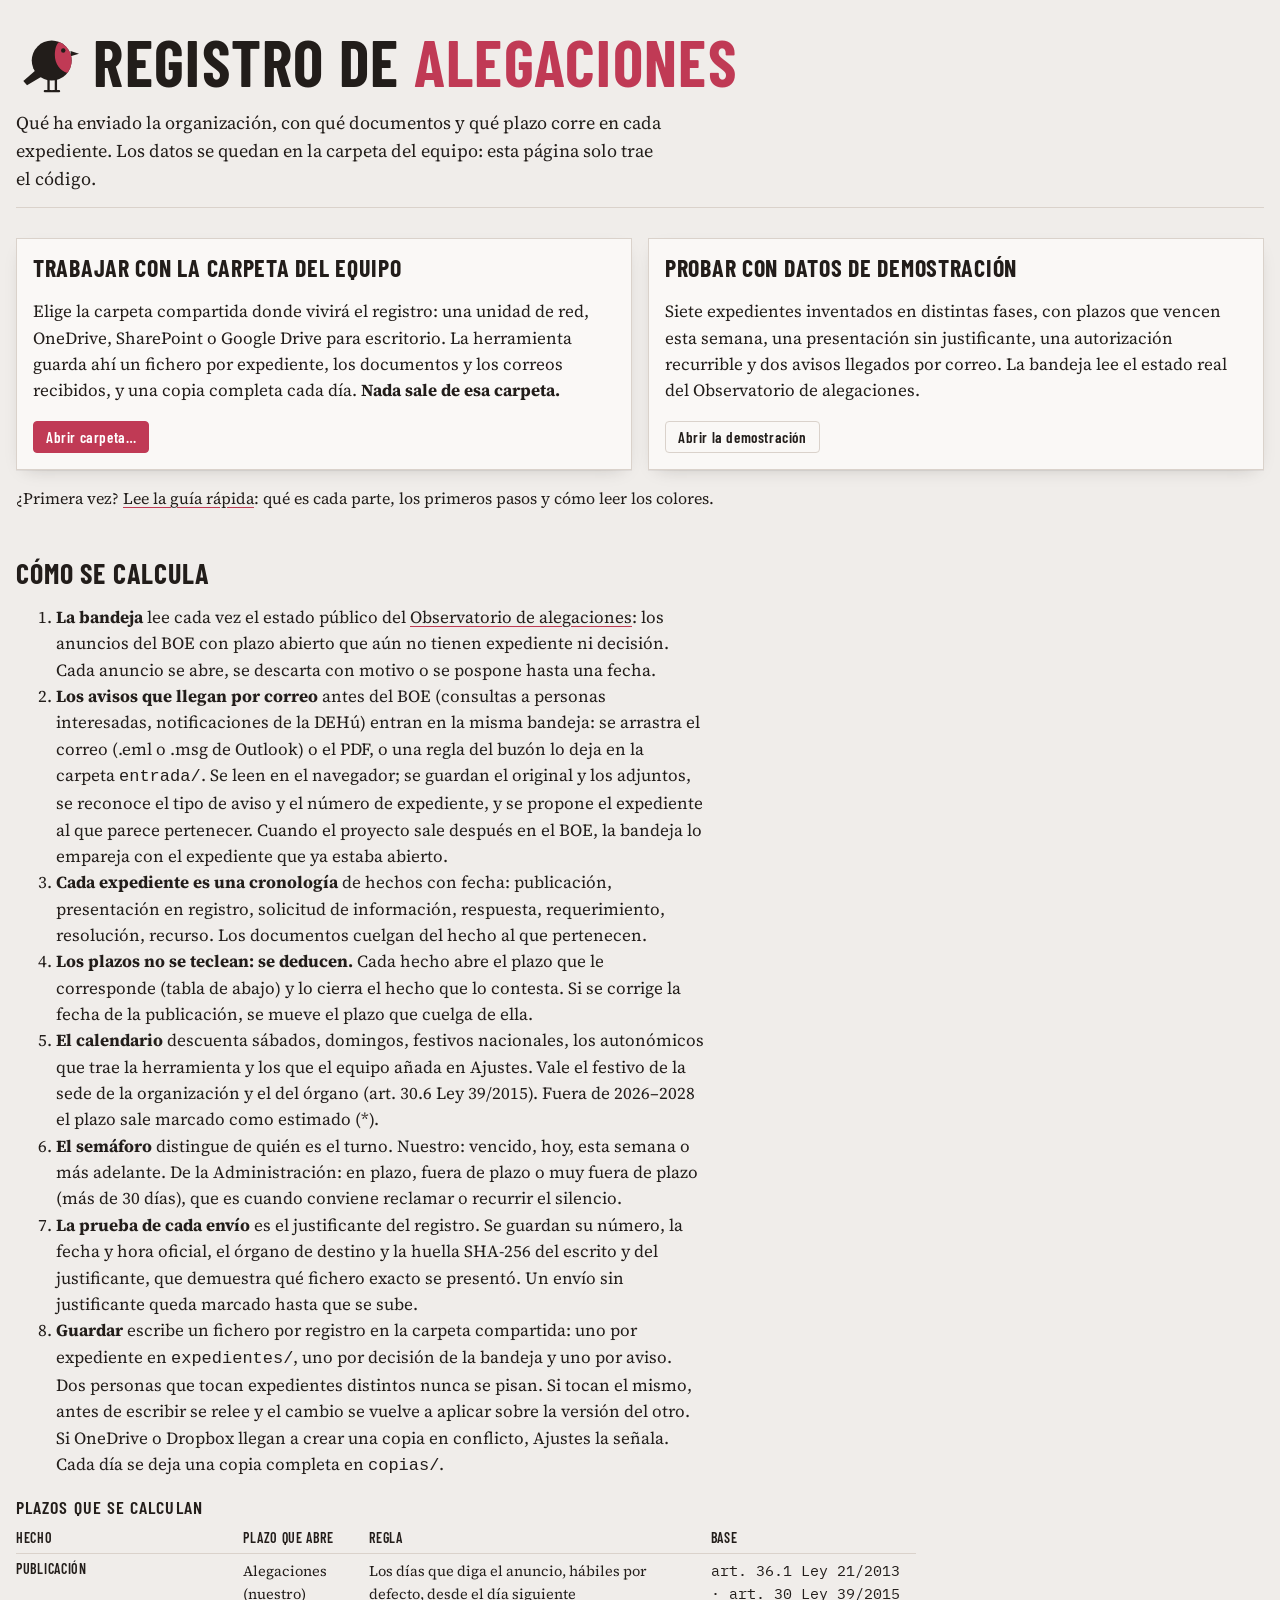
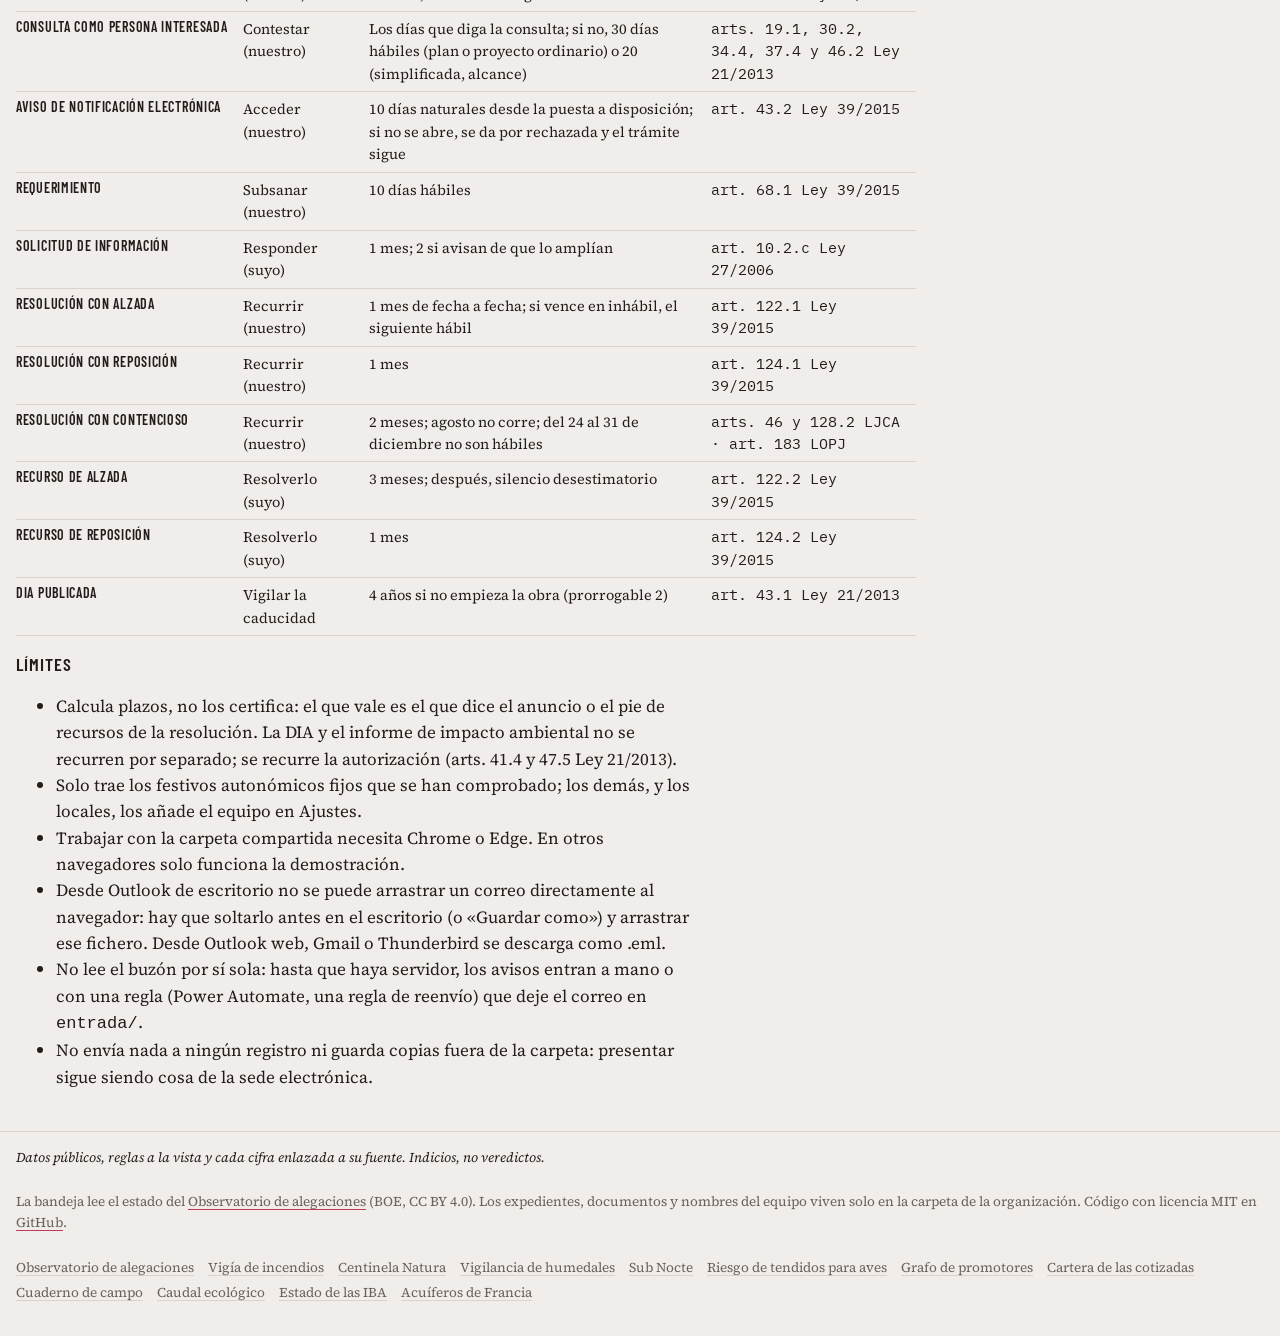
==== commit 2967745b: "Redesign for first-glance clarity: light theme, Today view, guide - Force the light theme (data-them" ====
--- a/docs/index.html
+++ b/docs/index.html
@@ -1,5 +1,5 @@
 <!doctype html>
-<html lang="es">
+<html lang="es" data-theme="light">
 <head>
 <meta charset="utf-8">
 <meta name="viewport" content="width=device-width,initial-scale=1">
@@ -8,6 +8,7 @@
 <link rel="icon" type="image/svg+xml" href="data:image/svg+xml,%3Csvg%20xmlns%3D%22http%3A//www.w3.org/2000/svg%22%20viewBox%3D%220%200%2064%2064%22%3E%3Cstyle%3E.b%7Bfill%3A%23221d1a%7D.p%7Bfill%3A%23c03a55%7D.l%7Bstroke%3A%23221d1a%7D%40media%20%28prefers-color-scheme%3Adark%29%7B.b%7Bfill%3A%23ede6e0%7D.p%7Bfill%3A%23f590a5%7D.l%7Bstroke%3A%23ede6e0%7D%7D%3C/style%3E%3Cg%20class%3D%22b%22%3E%3Ccircle%20cx%3D%2234%22%20cy%3D%2231%22%20r%3D%2219%22/%3E%3Cpath%20d%3D%22M19%2040%207%2050.5l3.5%204L25%2046z%22/%3E%3Cpath%20d%3D%22M52%2022l8%202.5-8%202.5z%22/%3E%3C/g%3E%3Cpath%20class%3D%22p%22%20d%3D%22M34%2012a19%2019%200%200%201%2015%2030.8C42%2041%2037%2034%2037%2026c0-6%201.5-10.5%204-12.6A19%2019%200%200%200%2034%2012z%22/%3E%3Cg%20fill%3D%22%23221d1a%22%3E%3Ccircle%20cx%3D%2245%22%20cy%3D%2221.5%22%20r%3D%222.1%22/%3E%3C/g%3E%3Cpath%20class%3D%22l%22%20d%3D%22M31%2049.5V60m7-11v11m-10.5.2h6m1.5%200h6%22%20fill%3D%22none%22%20stroke-width%3D%223%22%20stroke-linecap%3D%22round%22/%3E%3C/svg%3E">
 <link rel="manifest" href="manifest.webmanifest">
 <meta name="theme-color" content="#c03a55">
+<meta name="color-scheme" content="light">
 <link rel="apple-touch-icon" href="icon-192.png">
 <link rel="preconnect" href="https://fonts.googleapis.com">
 <link rel="preconnect" href="https://fonts.gstatic.com" crossorigin>
@@ -102,7 +103,7 @@
   /* Deadline lights: meaning, not decoration (kept per repo, as GUIA.md says). */
   --late:#b42318; --soon:#9a6700; --ok:#2f7a55; --wait:#4a5d75;
   --late-bg:#fbe9e7; --soon-bg:#fdf3d8; --ok-bg:#e6f2ea; --wait-bg:#e9edf2;
-  --hover:rgba(34,29,26,.05); --sel:rgba(159,29,53,.08);
+  --hover:rgba(34,29,26,.05); --sel:rgba(192,58,85,.08);
 }
 @media (prefers-color-scheme: dark){
   :root:not([data-theme="light"]){
@@ -132,17 +133,24 @@
 body:not(.ready) .shell{grid-template-columns:minmax(0,1fr)}
 body:not(.ready) #nav{display:none}
 #nav{position:sticky;top:12px;display:grid;gap:2px}
-#nav a,#nav .nav-preset{display:flex;justify-content:space-between;align-items:center;gap:8px;padding:6px 10px;border-radius:4px;text-decoration:none;font:600 16px/1.2 var(--font-title);letter-spacing:.03em;color:var(--ink);background:none;border:0;text-align:left;cursor:pointer;width:100%}
-#nav a:hover,#nav .nav-preset:hover{background:var(--hover)}
-#nav a.on,#nav .nav-preset.on{background:var(--sel);color:var(--accent)}
+#nav a{display:flex;justify-content:space-between;align-items:center;gap:8px;padding:7px 10px;border-radius:4px;text-decoration:none;font:600 17px/1.15 var(--font-title);letter-spacing:.03em;color:var(--ink);border-left:3px solid transparent}
+#nav a small{display:block;font:13px/1.3 var(--font-text);letter-spacing:0;color:var(--muted);margin-top:1px}
+#nav a:hover{background:var(--hover)}
+#nav a.on{background:var(--sel);color:var(--accent);border-left-color:var(--accent)}
 #nav em{font:500 13px/1 var(--font-data);font-style:normal;color:var(--muted)}
-#nav .nav-sub{display:grid;gap:1px;margin-left:12px;padding-left:6px;border-left:1px solid var(--line)}
-#nav .nav-sub a{font-size:14.5px;padding:4px 8px}
-#nav .nav-preset{font-size:14.5px;font-weight:500}
-.nav-h{margin:14px 10px 2px;font-size:12px;color:var(--muted)}
-.nav-new{margin-top:14px}
-.nav-new,.nav-k{justify-content:space-between;width:100%}
+.nav-new{margin:12px 0 6px;justify-content:center;width:100%}
+.nav-more{display:grid;gap:1px;margin-top:6px;padding-top:8px;border-top:1px solid var(--line)}
+#nav .nav-more a{font-size:15px;padding:5px 10px}
+.nav-k{justify-content:space-between;width:100%;margin-top:4px}
 main{min-width:0}
+
+/* Inside the app the page header is a title bar: the figures stay, the long intro goes. */
+body.ready .site-header{padding:16px 16px 10px;gap:10px}
+body.ready .site-header h1{font-size:clamp(30px,4vw,44px)}
+body.ready .site-header .lede{display:none}
+body.ready .figures b{font-size:24px}
+/* The method is reference: on the landing page and in the guide, not under every view. */
+body.ready:not(.show-method) .method{display:none}
 
 /* Controls */
 .btn{display:inline-flex;align-items:center;gap:8px;padding:7px 12px;border:1px solid var(--line);border-radius:4px;background:var(--paper);color:var(--ink);font:600 15px/1.1 var(--font-title);letter-spacing:.04em;text-decoration:none;cursor:pointer;white-space:nowrap}
@@ -381,11 +389,11 @@
 @media (max-width:760px){
   .shell{grid-template-columns:minmax(0,1fr);gap:12px}
   #nav{position:static;display:flex;flex-wrap:wrap;gap:4px}
-  #nav a,#nav .nav-preset{width:auto;padding:5px 9px}
-  #nav .nav-sub{margin:0;padding:0;border:0;display:flex;flex-wrap:wrap}
-  .nav-h,.nav-k,#nav .nav-preset{display:none}
-  .nav-new{margin:0;width:auto}
-  .nav-new kbd,.kbd-hint{display:none}
+  #nav a{width:auto;padding:5px 9px;border-left:0}
+  #nav a small,.nav-k{display:none}
+  .nav-more{display:contents}
+  .nav-new{margin:0;width:auto;order:9}
+  .today-sum{font-size:18px}
   .row{flex-wrap:wrap}
   .row-main{flex-basis:calc(100% - 30px)}
   .row-actions{justify-content:flex-start}
@@ -412,6 +420,73 @@
 .g-inbox h3{color:var(--soon)}
 #status a.warn{color:var(--late);font-weight:600}
 
+/* Today: one sentence, then three cards (our move, to decide, waiting for them). */
+.today-h h2{margin:0}
+.today-day{margin:0 0 2px;font-size:13px;color:var(--muted)}
+.today-sum{margin:6px 0 16px;font-size:20px;line-height:1.4;max-width:70ch}
+.today-sum b{color:var(--accent);font-weight:600}
+.today-grid{display:grid;grid-template-columns:repeat(auto-fit,minmax(280px,1fr));gap:16px;align-items:start}
+.tcard{display:grid;grid-template-columns:minmax(0,1fr);gap:8px;min-width:0;border-top:3px solid var(--line)}
+.tcard .row-meta .chip{margin-right:4px}
+.tcard h3{display:flex;align-items:center;gap:8px;margin:0;font-size:15px}
+.tcard h3 em{font:500 14px/1 var(--font-data);font-style:normal;color:var(--muted)}
+.tcard>.note{margin:0}
+.tcard .rows{background:var(--ground);border-color:transparent}
+.tcard .row{padding:8px 10px}
+.tcard .row-title{font-size:15.5px}
+.t-ours{border-top-color:var(--late)}
+.t-decide{border-top-color:var(--accent)}
+.t-theirs{border-top-color:var(--wait)}
+.tempty{margin:0;padding:12px;color:var(--muted);background:var(--ground);border-radius:4px;font-size:15px}
+.tmore{margin:0;font-size:14.5px;color:var(--muted)}
+.intro{margin:0 0 16px;border-left:3px solid var(--accent)}
+.intro h3{margin:0 0 6px;font-size:15px}
+.steps{margin:0;padding-left:1.4em;display:grid;gap:4px}
+.steps li{padding-left:2px}
+.welcome-guide{margin:16px 0 0;font-size:16px}
+
+/* Tabs (inbox) and quick-view chips (cases). */
+.tabs{display:flex;flex-wrap:wrap;gap:4px;border-bottom:1px solid var(--line);margin:0 0 14px}
+.tabs button{background:none;border:0;border-bottom:3px solid transparent;margin-bottom:-1px;padding:8px 12px;font:600 16px/1.2 var(--font-title);letter-spacing:.03em;color:var(--muted);cursor:pointer}
+.tabs button:hover{color:var(--ink)}
+.tabs button.on{color:var(--accent);border-bottom-color:var(--accent)}
+.tabs em{font:500 13px/1 var(--font-data);font-style:normal;margin-left:4px}
+.chipbar{display:flex;flex-wrap:wrap;gap:6px}
+.chipbar button{padding:4px 11px;border:1px solid var(--line);border-radius:999px;background:var(--paper);color:var(--ink);font:500 14px/1.3 var(--font-text);cursor:pointer}
+.chipbar button:hover{border-color:var(--muted)}
+.chipbar button.on{background:var(--sel);border-color:var(--accent);color:var(--accent);font-weight:600}
+.more-filters summary{cursor:pointer;font-size:14.5px;color:var(--muted)}
+.more-filters[open] summary{margin-bottom:8px}
+.more-filters .toolbar{margin:0}
+
+/* Case: grouped "add" menu and a short side panel. */
+.add-ev select{font-size:14.5px;padding:4px 6px}
+.more-props{display:grid;gap:8px}
+.more-props summary{cursor:pointer;font:600 13px/1.4 var(--font-title);text-transform:uppercase;letter-spacing:.07em;color:var(--muted);padding:4px 0}
+.more-props[open]{display:grid;gap:8px}
+.more-props .prop{margin-top:8px}
+
+/* Guide */
+.guide-lede{margin:6px 0 18px;font-size:19px;line-height:1.45;max-width:65ch}
+.guide{display:grid;gap:22px;max-width:860px}
+.guide section h3{margin:0 0 8px;font-size:15px;color:var(--accent)}
+.guide p,.guide li,.guide dd{max-width:72ch}
+.guide ul{margin:0;padding-left:1.2em;display:grid;gap:4px}
+.parts,.faq{margin:0;display:grid;grid-template-columns:auto 1fr;gap:8px 16px}
+.parts dt,.faq dt{font-weight:600}
+.parts dt{font:600 17px/1.4 var(--font-title);letter-spacing:.03em}
+.parts dd,.faq dd{margin:0}
+.faq{grid-template-columns:1fr}
+.faq dd{margin:-4px 0 6px;color:var(--ink)}
+.guide .params th{text-transform:none;letter-spacing:0;font:400 15px/1.4 var(--font-text);white-space:nowrap}
+@media (max-width:760px){
+  .parts{grid-template-columns:1fr;gap:2px}
+  .parts dd{margin-bottom:8px}
+}
+
+/* Wide tables scroll on their own instead of widening the page. */
+.table-scroll{overflow-x:auto;max-width:100%}
+
 </style>
 </head>
 <body>
@@ -446,7 +521,7 @@
     <li><b>Guardar</b> escribe un fichero por registro en la carpeta compartida: uno por expediente en <code>expedientes/</code>, uno por decisión de la bandeja y uno por aviso. Dos personas que tocan expedientes distintos nunca se pisan. Si tocan el mismo, antes de escribir se relee y el cambio se vuelve a aplicar sobre la versión del otro. Si OneDrive o Dropbox llegan a crear una copia en conflicto, Ajustes la señala. Cada día se deja una copia completa en <code>copias/</code>.</li>
   </ol>
   <h3>Plazos que se calculan</h3>
-  <table class="params">
+  <div class="table-scroll"><table class="params">
     <thead><tr><th>Hecho</th><th>Plazo que abre</th><th>Regla</th><th>Base</th></tr></thead>
     <tbody>
       <tr><th>Publicación</th><td>Alegaciones (nuestro)</td><td>Los días que diga el anuncio, hábiles por defecto, desde el día siguiente</td><td class="data">art. 36.1 Ley 21/2013 · art. 30 Ley 39/2015</td></tr>
@@ -461,7 +536,7 @@
       <tr><th>Recurso de reposición</th><td>Resolverlo (suyo)</td><td>1 mes</td><td class="data">art. 124.2 Ley 39/2015</td></tr>
       <tr><th>DIA publicada</th><td>Vigilar la caducidad</td><td>4 años si no empieza la obra (prorrogable 2)</td><td class="data">art. 43.1 Ley 21/2013</td></tr>
     </tbody>
-  </table>
+  </table></div>
   <h3>Límites</h3>
   <ul>
     <li>Calcula plazos, no los certifica: el que vale es el que dice el anuncio o el pie de recursos de la resolución. La DIA y el informe de impacto ambiental no se recurren por separado; se recurre la autorización (arts. 41.4 y 47.5 Ley 21/2013).</li>
@@ -1533,9 +1608,9 @@
   // ---------- state ----------
   const S = {
     store: null, data: null, feed: null, feedError: null, feedLoading: false,
-    route: { view: "plazos" }, sel: 0, saving: false, savedAt: null, focus: null,
-    filters: { q: "", stage: "", owner: "", category: "", tag: "", closed: false, preset: "" },
-    inbox: { envOnly: true, q: "", showDecided: false },
+    route: { view: "hoy" }, sel: 0, saving: false, savedAt: null, focus: null,
+    filters: { q: "", stage: "", owner: "", category: "", tag: "", closed: false, preset: "" }, filtersOpen: false,
+    inbox: { envOnly: true, q: "", tab: "" },
     mine: false, month: null, gPressed: false,
   };
   const me = () => { try { return localStorage.getItem("registro-me") || S.data?.people?.[0]?.id || ""; } catch { return S.data?.people?.[0]?.id || ""; } };
@@ -1707,12 +1782,14 @@
 
   // ---------- rendering: shell ----------
   function render() {
-    if (!S.data) { renderWelcome(); return; }
+    // The method section is reference material: it shows on the landing page and in the guide.
+    document.body.classList.toggle("show-method", S.route.view === "guia");
+    if (!S.data) { if (S.route.view === "guia") renderGuideAlone(); else renderWelcome(); return; }
     document.body.classList.add("ready");
     renderFigures(); renderNav(); renderStatus();
     const r = S.route, main = $("#main");
-    const views = { bandeja: viewInbox, plazos: viewDeadlines, cases: viewCases, case: viewCase, informe: viewReport, ajustes: viewSettings };
-    main.innerHTML = (views[r.view] || viewDeadlines)();
+    const views = { hoy: viewToday, bandeja: viewInbox, plazos: viewDeadlines, cases: viewCases, case: viewCase, informe: viewReport, ajustes: viewSettings, guia: viewGuide };
+    main.innerHTML = (views[r.view] || viewToday)();
     main.dataset.view = r.view;
     if (S.focus) { const el = $(S.focus); if (el) el.focus(); S.focus = null; }
     markSelection();
@@ -1736,24 +1813,20 @@
   function renderNav() {
     const r = S.route, ds = allDeadlines();
     const urgent = ds.filter((p) => p.ours && ["missed", "today", "week"].includes(p.light)).length;
-    const link = (href, label, count, on, cls = "") => `<a href="${href}" class="${cls}${on ? " on" : ""}"${on ? ' aria-current="page"' : ""}><span>${label}</span>${count != null ? `<em>${count}</em>` : ""}</a>`;
-    const preset = (id, label) => `<button type="button" class="nav-preset${S.filters.preset === id && r.view === "cases" ? " on" : ""}" data-action="preset" data-preset="${id}">${label}</button>`;
+    // Four places, each with a line saying what it is for; the rest is secondary.
+    const link = (href, label, count, on, sub = "") => `<a href="${href}" class="${on ? "on" : ""}"${on ? ' aria-current="page"' : ""}><span>${label}${sub ? `<small>${sub}</small>` : ""}</span>${count != null ? `<em>${count}</em>` : ""}</a>`;
     $("#nav").innerHTML = `
-      ${link("#/bandeja", "Bandeja", S.feed || S.data.notices.length ? inboxCount() : "…", r.view === "bandeja")}
-      ${link("#/plazos", "Mis plazos", urgent || null, r.view === "plazos")}
-      ${link("#/expedientes", "Expedientes", S.data.cases.filter((c) => ACTIVE.has(c.stage)).length, r.view === "cases" || r.view === "case")}
-      <div class="nav-sub">
-        ${link("#/expedientes/lista", "Lista", null, r.view === "cases" && r.mode === "lista")}
-        ${link("#/expedientes/tablero", "Tablero", null, r.view === "cases" && r.mode === "tablero")}
-        ${link("#/expedientes/calendario", "Calendario", null, r.view === "cases" && r.mode === "calendario")}
-      </div>
-      <p class="nav-h label">Vistas guardadas</p>
-      ${preset("mine", "Los míos")}${preset("noreceipt", "Sin justificante")}${preset("priority", "Prioridad alta")}${preset("followup", "En seguimiento")}
-      <p class="nav-h label">Organización</p>
-      ${link("#/informe", "Informe", null, r.view === "informe")}
-      ${link("#/ajustes", "Ajustes", null, r.view === "ajustes")}
-      <button type="button" class="btn primary nav-new" data-action="new-case">Nuevo expediente <kbd>N</kbd></button>
-      <button type="button" class="btn ghost nav-k" data-action="palette">Buscar o ir a… <kbd>Ctrl K</kbd></button>`;
+      ${link("#/hoy", "Hoy", null, r.view === "hoy", "Qué hay que hacer")}
+      ${link("#/bandeja", "Bandeja", S.feed || S.data.notices.length ? inboxCount() : "…", r.view === "bandeja", "Lo que ha llegado")}
+      ${link("#/plazos", "Plazos", urgent || null, r.view === "plazos", "Qué vence y cuándo")}
+      ${link("#/expedientes", "Expedientes", S.data.cases.filter((c) => ACTIVE.has(c.stage)).length, r.view === "cases" || r.view === "case", "Cada proyecto seguido")}
+      <button type="button" class="btn primary nav-new" data-action="new-case">Nuevo expediente</button>
+      <div class="nav-more">
+        ${link("#/informe", "Informe", null, r.view === "informe")}
+        ${link("#/ajustes", "Ajustes", null, r.view === "ajustes")}
+        ${link("#/guia", "Guía", null, r.view === "guia")}
+        <button type="button" class="btn ghost nav-k" data-action="palette">Buscar <kbd>Ctrl K</kbd></button>
+      </div>`;
   }
 
   function renderStatus() {
@@ -1809,13 +1882,163 @@
           <p>Siete expedientes inventados en distintas fases, con plazos que vencen esta semana, una presentación sin justificante, una autorización recurrible y dos avisos llegados por correo. La bandeja lee el estado real del Observatorio de alegaciones.</p>
           <p class="actions"><button class="btn" data-action="demo">Abrir la demostración</button></p>
         </div>
-      </section>`;
+      </section>
+      <p class="welcome-guide">¿Primera vez? <a href="#/guia">Lee la guía rápida</a>: qué es cada parte, los primeros pasos y cómo leer los colores.</p>`;
+  }
+  function renderGuideAlone() {
+    document.body.classList.remove("ready");
+    $("#figures").innerHTML = "";
+    $("#nav").innerHTML = "";
+    $("#main").innerHTML = `<nav class="crumbs note"><a href="#/">← Volver al inicio</a></nav>${viewGuide()}`;
+  }
+
+  // ---------- view: today ----------
+  /* The landing view answers one question: what needs doing. Our moves first, then what is waiting
+     for a decision, then what the Administration owes us. Each card links to the full view. */
+  const introHidden = () => { try { return localStorage.getItem("registro-intro") === "hidden"; } catch { return false; } };
+  const plural = (n, one, many) => `${num(n)} ${n === 1 ? one : many}`;
+  function viewToday() {
+    const ds = allDeadlines().filter((p) => !p.done && p.kind !== "dia_expiry").sort((a, b) => (a.due < b.due ? -1 : 1));
+    const ours = ds.filter((p) => p.ours && ["missed", "today", "week"].includes(p.light));
+    const missed = ours.filter((p) => p.light === "missed").length;
+    const theirs = ds.filter((p) => !p.ours && ["late", "very_late"].includes(p.light));
+    const waitingOk = ds.filter((p) => !p.ours && !["late", "very_late"].includes(p.light)).length;
+    const notices = noticeItems().pending;
+    const toDecide = inboxCount();
+    const boe = S.feed ? toDecide - notices.length : null;
+    const noReceipt = filingsWithoutReceipt();
+    const nw = news();
+
+    const parts = [];
+    if (missed) parts.push(`<b>${plural(missed, "plazo nuestro vencido", "plazos nuestros vencidos")}</b>`);
+    if (ours.length - missed) parts.push(`<b>${plural(ours.length - missed, "plazo nuestro", "plazos nuestros")}</b> esta semana`);
+    if (toDecide) parts.push(`<b>${plural(toDecide, "cosa", "cosas")}</b> por decidir en la bandeja`);
+    if (noReceipt.length) parts.push(`<b>${plural(noReceipt.length, "envío", "envíos")} sin justificante</b>`);
+    if (theirs.length) parts.push(`<b>${plural(theirs.length, "respuesta", "respuestas")}</b> de la Administración fuera de plazo`);
+    const list = parts.length > 1 ? `${parts.slice(0, -1).join(", ")} y ${parts.at(-1)}` : parts[0];
+    const day = new Intl.DateTimeFormat("es-ES", { weekday: "long", day: "numeric", month: "long" }).format(new Date());
+    const summary = list ? `Hay ${list}.` : "Nada urgente: ningún plazo nuestro esta semana y la bandeja está al día.";
+
+    const intro = introHidden() ? "" : `<section class="intro card">
+      <h3 class="label">Primeros pasos</h3>
+      <ol class="steps">
+        <li><b>Di quién eres</b> en «Soy», encima del menú. Cada cambio queda firmado con ese nombre.</li>
+        <li><b>Decide lo que hay en la bandeja</b>: abre expediente, descarta con motivo o pospón cada aviso y anuncio.</li>
+        <li><b>Anota los hechos</b> en la cronología de cada expediente según ocurren. Los plazos se calculan solos.</li>
+        <li><b>Al presentar</b>, pulsa «Anotar presentación», pon el número de registro y sube el justificante.</li>
+        <li><b>Vuelve a esta página</b> cada mañana: aquí está lo que hay que hacer.</li>
+      </ol>
+      <p class="actions"><a class="btn small" href="#/guia">Leer la guía</a><button class="btn small ghost" data-action="intro-hide">Entendido, ocultar</button></p></section>`;
+
+    const alerts = [
+      noReceipt.length ? `<div class="alert warn"><div><b>Falta el justificante</b> de ${noReceipt.length === 1 ? "un envío" : `${noReceipt.length} envíos`}: ${noReceipt.slice(0, 4).map(({ c, e }) => `<a href="#/e/${esc(c.id)}">${esc(c.title)}</a> (${dateLabel(e.date, true)})`).join(", ")}${noReceipt.length > 4 ? "…" : ""}. Es la única prueba de que se presentó y de cuándo.</div></div>` : "",
+      nw.length ? `<div class="alert info"><div>El observatorio ha publicado ${nw.length === 1 ? "una resolución que parece" : `${nw.length} resoluciones que parecen`} de vuestros expedientes.</div><a class="btn small" href="#/bandeja">Revisar</a></div>` : "",
+    ].join("");
+
+    let i = 0;
+    const MAX = 6;
+    const caseRowMini = (p) => {
+      const c = caseById(p.caseId);
+      return `<li class="row sel-row" data-idx="${i++}" data-href="#/e/${esc(c.id)}" tabindex="-1">
+        <div class="row-main"><p class="row-title"><a href="#/e/${esc(c.id)}">${esc(c.title)}</a></p><p class="row-meta">${chip(p)} ${esc(p.label)}</p></div>
+        ${avatar(c.owner)}</li>`;
+    };
+    const card = (cls, title, count, explain, rows, more, empty) => `<section class="tcard card ${cls}">
+      <h3 class="label">${title} <em>${count}</em></h3><p class="note">${explain}</p>
+      ${rows ? `<ol class="rows">${rows}</ol>` : `<p class="tempty">${empty}</p>`}
+      ${more ? `<p class="tmore">${more}</p>` : ""}</section>`;
+
+    const noticeRows = notices.slice(0, MAX).map((n) => {
+      const p = noticeDeadline(n);
+      return `<li class="row sel-row" data-idx="${i++}" data-href="#/bandeja" tabindex="-1">
+        <div class="row-main"><p class="row-title"><a href="#/bandeja">${esc(n.subject)}</a></p><p class="row-meta">${p ? `${chip(p)} ` : ""}${esc(noticeKindLabel(n.kind))}, sin expediente todavía</p></div></li>`;
+    }).join("");
+    const cards = `<div class="today-grid">
+      ${card("t-ours", "Nos toca actuar", ours.length, "Plazos nuestros vencidos, de hoy o de esta semana.",
+        ours.slice(0, MAX).map(caseRowMini).join(""),
+        `<a href="#/plazos">${ours.length > MAX ? `Ver los ${ours.length} y el resto de plazos` : "Ver todos los plazos"} →</a>`,
+        "Nada que presentar esta semana.")}
+      ${card("t-decide", "Por decidir", toDecide, "Avisos llegados por correo y anuncios del BOE que aún no tienen expediente ni descarte.",
+        noticeRows,
+        `${boe != null && boe > 0 ? `${plural(boe, "anuncio del BOE", "anuncios del BOE")} con plazo abierto. ` : ""}<a href="#/bandeja">Ir a la bandeja →</a>`,
+        "No hay avisos del correo sin decidir.")}
+      ${card("t-theirs", "Esperando a la Administración", theirs.length, "Respuestas y resoluciones que ya deberían haber llegado.",
+        theirs.slice(0, MAX).map(caseRowMini).join(""),
+        waitingOk ? `${plural(waitingOk, "respuesta más", "respuestas más")} aún en plazo. <a href="#/plazos">Ver plazos →</a>` : "",
+        "Ninguna fuera de plazo.")}
+    </div>`;
+
+    return `<header class="view-h today-h"><p class="label today-day">${esc(day)}</p><h2>Hoy</h2><p class="today-sum">${summary}</p></header>
+      ${intro}${alerts}${cards}`;
+  }
+
+  // ---------- view: guide ----------
+  function viewGuide() {
+    const ex = (light, ours, n, label) => chip({ light, ours, due: D.addDays(today(), n), label, rule: "ejemplo", basis: "" });
+    const legend = [
+      [ex("missed", true, -2, "Alegaciones"), "Nos tocaba y el plazo ya pasó."],
+      [ex("today", true, 0, "Alegaciones"), "Nos toca y vence hoy."],
+      [ex("week", true, 4, "Alegaciones"), "Nos toca y vence esta semana."],
+      [ex("later", true, 20, "Alegaciones"), "Nos toca, con tiempo."],
+      [ex("later", false, 15, "Respuesta"), "Esperamos a la Administración y aún está en plazo."],
+      [ex("late", false, -10, "Respuesta"), "Debería haber respondido: conviene reclamar."],
+      [ex("very_late", false, -40, "Respuesta"), "Más de 30 días fuera de plazo: cabe recurrir el silencio."],
+      [`<span class="chip done ours">cumplido</span>`, "Plazo cerrado por el hecho que lo contesta."],
+    ].map(([c, t]) => `<tr><th>${c}</th><td>${t}</td></tr>`).join("");
+    return `<header class="view-h"><h2>Guía rápida</h2>
+      <p class="guide-lede">El registro sirve para tres cosas: que no se pase ningún plazo, saber qué se ha enviado y con qué papeles, y poder demostrarlo.</p></header>
+      <div class="guide">
+        <section><h3 class="label">Qué es cada parte</h3>
+          <dl class="parts">
+            <dt>Hoy</dt><dd>Lo que hay que hacer hoy y esta semana. Es la página de inicio.</dd>
+            <dt>Bandeja</dt><dd>Lo que ha llegado y nadie ha decidido: avisos que llegan por correo (consultas, notificaciones) y anuncios del BOE con plazo abierto.</dd>
+            <dt>Plazos</dt><dd>Todos los plazos abiertos, del más urgente al más lejano, de todo el equipo o solo los tuyos.</dd>
+            <dt>Expedientes</dt><dd>Un expediente por proyecto: su cronología, sus documentos y sus tareas. Se ven en lista, en tablero por fases o en calendario.</dd>
+            <dt>Informe y Ajustes</dt><dd>El resumen del año para la memoria, y la configuración: personas del equipo, festivos, instalar la aplicación.</dd>
+          </dl></section>
+        <section><h3 class="label">Primeros pasos</h3>
+          <ol class="steps">
+            <li><b>Abre la carpeta del equipo</b> (o la demostración, para curiosear sin miedo).</li>
+            <li><b>Di quién eres</b> en «Soy», encima del menú. Cada cambio queda firmado con ese nombre.</li>
+            <li><b>Decide lo que hay en la bandeja.</b> Para cada aviso o anuncio: <i>Abrir expediente</i>, <i>Descartar</i> (con motivo, para saber luego por qué no se alegó) o <i>Posponer</i> hasta una fecha.</li>
+            <li><b>Anota los hechos</b> en la cronología de cada expediente según ocurren: la consulta recibida, la presentación, la respuesta, la resolución. Los plazos se calculan solos a partir de ellos.</li>
+            <li><b>Al presentar</b>, pulsa «Anotar presentación», pon el número de registro y sube el justificante. Sin justificante, el expediente queda marcado en rojo.</li>
+          </ol></section>
+        <section><h3 class="label">Cómo leer los colores</h3>
+          <p><b>Relleno: nos toca a nosotros. Contorno: le toca a la Administración.</b> Un asterisco (*) indica un plazo estimado: compruébalo con el anuncio.</p>
+          <table class="params legend"><tbody>${legend}</tbody></table></section>
+        <section><h3 class="label">La rutina</h3>
+          <ul>
+            <li><b>Cada mañana</b>, abre «Hoy» y empieza por lo rojo.</li>
+            <li><b>Cuando llega un correo</b> de un órgano ambiental, arrástralo a la página: entra en la bandeja con su plazo.</li>
+            <li><b>El día que se presenta algo</b>, anótalo y sube el justificante.</li>
+            <li><b>Una vez a la semana</b>, deja la bandeja a cero y repasa lo que espera respuesta de la Administración.</li>
+          </ul></section>
+        <section><h3 class="label">Atajos de teclado</h3>
+          <p class="note">Opcionales: todo tiene también su botón.</p>
+          <table class="params"><tbody>
+            <tr><th><kbd>Ctrl K</kbd> o <kbd>/</kbd></th><td>Buscar un expediente o ir a cualquier sitio</td></tr>
+            <tr><th><kbd>N</kbd></th><td>Nuevo expediente</td></tr>
+            <tr><th><kbd>J</kbd> <kbd>K</kbd> o flechas</th><td>Moverse por una lista; <kbd>Intro</kbd> abre</td></tr>
+            <tr><th><kbd>A</kbd> <kbd>D</kbd> <kbd>S</kbd></th><td>En la bandeja: abrir expediente, descartar, posponer</td></tr>
+            <tr><th><kbd>G</kbd> y luego <kbd>H</kbd> <kbd>B</kbd> <kbd>P</kbd> <kbd>E</kbd></th><td>Ir a Hoy, Bandeja, Plazos, Expedientes</td></tr>
+          </tbody></table></section>
+        <section><h3 class="label">Preguntas frecuentes</h3>
+          <dl class="faq">
+            <dt>¿Dónde están los datos?</dt><dd>En la carpeta del equipo: un fichero por expediente, los documentos y los correos, y una copia completa cada día. La página solo trae el código; nada sale de la carpeta. En la demostración, todo se queda en este navegador.</dd>
+            <dt>¿Qué pasa si dos personas lo usan a la vez?</dt><dd>Cada una ve los cambios de la otra en unos segundos. Si tocan el mismo expediente, el segundo cambio se aplica encima del primero: no se pierde ninguno.</dd>
+            <dt>¿Cómo meto un correo de Outlook?</dt><dd>Desde Outlook de escritorio, arrástralo primero al escritorio y desde ahí a la página. Desde Outlook web o Gmail, descárgalo como .eml. También vale el PDF.</dd>
+            <dt>El plazo no coincide con el del anuncio</dt><dd>Manda el anuncio. Revisa los festivos en Ajustes (los locales no vienen de serie) y la fecha del hecho en la cronología. Si el plazo ya no aplica, «Cerrar sin actuar» lo deja cerrado con el motivo.</dd>
+            <dt>¿Se puede instalar?</dt><dd>Sí, en Chrome o Edge: desde Ajustes o con el icono de instalar de la barra de direcciones. Se abre en su propia ventana.</dd>
+          </dl></section>
+        <p class="note">Debajo está <button class="link" data-action="to-method">cómo se calcula cada plazo</button>, con su base legal.</p>
+      </div>`;
   }
 
   // ---------- view: inbox (triage) ----------
   function viewInbox() {
     const head = `<header class="view-h"><h2>Bandeja</h2>
-      <p class="note">Lo que ha llegado y aún no tiene decisión: los <b>avisos</b> que recibe la organización por correo y los anuncios con plazo abierto que detecta el <a href="https://asensio94.github.io/observatorio-alegaciones/">Observatorio de alegaciones</a>. Para cada uno, una sola decisión: <b>abrir expediente</b> (o añadirlo a uno que ya existe), <b>descartar</b> con motivo o <b>posponer</b>. <span class="kbd-hint"><kbd>J</kbd>/<kbd>K</kbd> moverse · <kbd>A</kbd> abrir · <kbd>D</kbd> descartar · <kbd>S</kbd> posponer</span></p></header>`;
+      <p class="note">Lo que ha llegado y nadie ha decidido todavía. Para cada cosa, una decisión: <b>abrir expediente</b> (o añadirla a uno que ya existe), <b>descartar</b> con motivo o <b>posponer</b>.</p></header>`;
     let body = "", i = 0;
     const nw = news();
     if (nw.length) {
@@ -1826,16 +2049,35 @@
           <button class="btn small ghost" data-action="news-dismiss" data-case="${esc(c.id)}" data-res="${esc(r.identificador)}">No es de este expediente</button></div></div>`).join("")}</section>`;
     }
 
-    // Notices received by e-mail (or noted by hand).
+    // Three tabs: e-mail notices (few, urgent), BOE announcements (many), and what was decided.
     const notices = noticeItems();
-    body += `<section class="group notices"><h3 class="label">Avisos recibidos <em>${notices.pending.length}</em></h3>
-      <div class="dropzone">
-        <p><b>Arrastra aquí correos</b> (.eml, o .msg de Outlook) <b>o PDF</b> de consultas y notificaciones: se leen en este navegador, se guardan en ${S.store.kind === "folder" ? "la carpeta" : "la demostración"} con sus adjuntos y entran en la bandeja con su plazo.
-          <button class="btn small" data-action="notice-pick">Elegir ficheros…</button> <button class="btn small ghost" data-action="notice-manual">Anotar a mano</button></p>
-        <p class="note">Desde Outlook de escritorio, arrastra el correo primero al escritorio (o «Guardar como») y luego aquí.${S.store.kind === "folder" ? " Los que deje una regla del buzón en <code>entrada/</code> se leen solos." : ""}</p>
+    const feed = S.feed ? feedItems() : null;
+    const feedCount = feed ? feed.pending.filter((a) => !S.inbox.envOnly || a.tramite_ambiental).length : null;
+    const decided = [
+      ...notices.decided.map(({ n, tri }) => ({ id: n.id, title: n.subject, tri })),
+      ...(feed ? feed.decided.map(({ a, tri }) => ({ id: a.identificador, title: shortTitle(a.titulo), tri })) : []),
+    ];
+    const tab = S.inbox.tab || (notices.pending.length ? "avisos" : "boe");
+    const tabBtn = (id, label, n) => `<button role="tab" aria-selected="${tab === id}" class="${tab === id ? "on" : ""}" data-action="inbox-tab" data-tab="${id}">${label} <em>${n ?? "…"}</em></button>`;
+    body += `<div class="tabs" role="tablist" aria-label="Qué ver">
+      ${tabBtn("avisos", "Avisos del correo", notices.pending.length)}${tabBtn("boe", "Anuncios del BOE", feedCount)}${tabBtn("decididos", "Decididos", decided.length)}</div>`;
+
+    if (tab === "avisos") {
+      body += `<div class="dropzone">
+        <p><b>Arrastra aquí</b> correos (.eml, .msg de Outlook) o PDF de consultas y notificaciones, o
+          <button class="btn small" data-action="notice-pick">elige ficheros…</button> <button class="btn small ghost" data-action="notice-manual">Anotar a mano</button></p>
+        <p class="note">Se leen en este navegador y se guardan en ${S.store.kind === "folder" ? "la carpeta" : "la demostración"} con sus adjuntos. Desde Outlook de escritorio, arrastra antes el correo al escritorio.${S.store.kind === "folder" ? " Los que deje una regla del buzón en <code>entrada/</code> entran solos." : ""}</p>
       </div>
-      ${notices.pending.length ? `<ol class="rows inbox" role="listbox" aria-label="Avisos pendientes">${notices.pending.map((n) => noticeRow(n, i++)).join("")}</ol>` : ""}
-    </section>`;
+      ${notices.pending.length ? `<ol class="rows inbox" role="listbox" aria-label="Avisos pendientes">${notices.pending.map((n) => noticeRow(n, i++)).join("")}</ol>` : `<p class="empty">No hay avisos sin decidir.</p>`}`;
+      return head + body;
+    }
+    if (tab === "decididos") {
+      body += decided.length ? `<p class="note">Descartados y pospuestos. Lo pospuesto vuelve solo a la bandeja el día indicado.</p><ul class="rows">${decided.map(({ id, title, tri }) => `
+        <li class="row"><div class="row-main"><p class="row-title">${esc(title)}</p>
+        <p class="row-meta">${tri.decision === "discarded" ? `Descartado: ${esc(tri.reason)}` : `Pospuesto hasta el ${dateLabel(tri.until)}`} · ${esc(personName(tri.by))} · ${dateLabel(tri.at)}</p></div>
+        <div class="row-actions"><button class="btn small ghost" data-action="triage-undo" data-id="${esc(id)}">Deshacer</button></div></li>`).join("")}</ul>` : `<p class="empty">Todavía no se ha descartado ni pospuesto nada.</p>`;
+      return head + body;
+    }
 
     // Announcements from the observatory.
     let feedHtml;
@@ -1864,24 +2106,12 @@
           <span class="chip ${cls} ours" title="Fecha límite ${a.plazo_estimado ? "estimada (30 días hábiles por defecto)" : "calculada por el observatorio"}">${rel(a.fecha_limite)} · ${dateLabel(a.fecha_limite, true)}${a.plazo_estimado ? " *" : ""}</span>
           <div class="row-actions">
             <button class="btn small primary" data-action="triage-accept" data-id="${esc(a.identificador)}">Abrir expediente</button>
-            <button class="btn small" data-action="triage-discard" data-id="${esc(a.identificador)}">Descartar</button>
+            <button class="btn small ghost" data-action="triage-discard" data-id="${esc(a.identificador)}">Descartar</button>
             <button class="btn small ghost" data-action="triage-snooze" data-id="${esc(a.identificador)}">Posponer</button>
           </div></li>`;
       }).join("")}</ol>` : `<p class="empty">Ningún anuncio pendiente: todo lo abierto está decidido.</p>`;
     }
-    body += `<section class="group"><h3 class="label">Anuncios del BOE</h3>${feedHtml}</section>`;
-
-    const decided = [
-      ...notices.decided.map(({ n, tri }) => ({ id: n.id, title: n.subject, tri })),
-      ...(S.feed ? feedItems().decided.map(({ a, tri }) => ({ id: a.identificador, title: a.titulo, tri })) : []),
-    ];
-    if (decided.length) {
-      body += `<details class="decided"${S.inbox.showDecided ? " open" : ""}><summary data-action="toggle-decided">Decididos (${decided.length})</summary><ul class="rows">${decided.map(({ id, title, tri }) => `
-        <li class="row"><div class="row-main"><p class="row-title">${esc(title)}</p>
-        <p class="row-meta">${tri.decision === "discarded" ? `Descartado: ${esc(tri.reason)}` : `Pospuesto hasta el ${dateLabel(tri.until)}`} · ${esc(personName(tri.by))} · ${dateLabel(tri.at)}</p></div>
-        <div class="row-actions"><button class="btn small ghost" data-action="triage-undo" data-id="${esc(id)}">Deshacer</button></div></li>`).join("")}</ul></details>`;
-    }
-    return head + body;
+    return head + body + feedHtml;
   }
 
   function noticeRow(n, i) {
@@ -1900,9 +2130,11 @@
       </div>
       ${p ? chip(p) : `<span class="chip none" title="Sin tipo: el plazo lo dirá el propio aviso">sin plazo</span>`}
       <div class="row-actions">
-        <button class="btn small primary" data-action="notice-open" data-id="${esc(n.id)}">Abrir expediente</button>
-        <button class="btn small" data-action="notice-join" data-id="${esc(n.id)}"${m ? ` data-case="${esc(m.c.id)}"` : ""}>${m ? "Añadir a ese expediente" : "Añadir a un expediente"}</button>
-        <button class="btn small" data-action="triage-discard" data-id="${esc(n.id)}">Descartar</button>
+        ${m ? `<button class="btn small primary" data-action="notice-join" data-id="${esc(n.id)}" data-case="${esc(m.c.id)}">Añadir a ese expediente</button>
+        <button class="btn small" data-action="notice-open" data-id="${esc(n.id)}">Abrir uno nuevo</button>`
+        : `<button class="btn small primary" data-action="notice-open" data-id="${esc(n.id)}">Abrir expediente</button>
+        <button class="btn small" data-action="notice-join" data-id="${esc(n.id)}">Añadir a uno existente</button>`}
+        <button class="btn small ghost" data-action="triage-discard" data-id="${esc(n.id)}">Descartar</button>
         <button class="btn small ghost" data-action="triage-snooze" data-id="${esc(n.id)}">Posponer</button>
       </div></li>`;
   }
@@ -1939,8 +2171,8 @@
       const list = all.filter(f);
       return list.length ? `<section class="group g-${id}"><h3 class="label">${title} <em>${list.length}</em></h3><ol class="rows">${rows(list)}</ol></section>` : "";
     }).join("");
-    return `<header class="view-h"><h2>Mis plazos</h2>
-      <p class="note">Todos los plazos salen de la cronología de cada expediente: la publicación o la consulta recibida abren el de alegaciones, una autorización abre el de recurso y una solicitud de información, el mes de respuesta. Cada plazo se cierra solo cuando llega el evento que lo contesta.</p></header>
+    return `<header class="view-h"><h2>Plazos</h2>
+      <p class="note">Salen de la cronología de cada expediente y se cierran solos cuando llega el hecho que los contesta. <b>Relleno</b>: nos toca a nosotros; <b>contorno</b>: esperamos a la Administración.</p></header>
       <div class="toolbar"><div class="seg" role="group" aria-label="De quién">
         <button class="${S.mine ? "" : "on"}" data-action="mine" data-v="0">Todo el equipo</button>
         <button class="${S.mine ? "on" : ""}" data-action="mine" data-v="1">Solo los míos</button></div>
@@ -1971,20 +2203,26 @@
     const mode = S.route.mode || "lista";
     const f = S.filters;
     const tags = [...new Set(S.data.cases.flatMap((c) => c.tags || []))].sort();
-    const presetNames = { mine: "Los míos", noreceipt: "Sin justificante", priority: "Prioridad alta", followup: "En seguimiento" };
+    const presets = [["", "Todos los abiertos"], ["mine", "Los míos"], ["noreceipt", "Sin justificante"], ["priority", "Prioridad alta"], ["followup", "En seguimiento"]];
     const sel = (name, opts, val, all) => `<select data-filter="${name}" aria-label="${all}"><option value="">${all}</option>${Object.entries(opts).map(([k, v]) => `<option value="${esc(k)}"${val === k ? " selected" : ""}>${esc(v)}</option>`).join("")}</select>`;
+    const filtering = !!(f.stage || f.owner || f.category || f.tag || f.closed);
     const bar = `<div class="toolbar">
       <div class="seg" role="group" aria-label="Vista">${["lista", "tablero", "calendario"].map((m) => `<a href="#/expedientes/${m}" class="${mode === m ? "on" : ""}">${m[0].toUpperCase() + m.slice(1)}</a>`).join("")}</div>
       <input type="search" data-filter="q" value="${esc(f.q)}" placeholder="Buscar título, expediente, municipio, promotor…" aria-label="Buscar expedientes">
-      ${sel("stage", Object.fromEntries(STAGES.map((s) => [s.id, s.label])), f.stage, "Todas las fases")}
-      ${sel("owner", Object.fromEntries(S.data.people.map((p) => [p.id, p.name])), f.owner, "Cualquier responsable")}
-      ${sel("category", CATEGORIES, f.category, "Cualquier tipo")}
-      ${tags.length ? sel("tag", Object.fromEntries(tags.map((t) => [t, t])), f.tag, "Cualquier etiqueta") : ""}
-      <label class="check"><input type="checkbox" data-filter="closed" ${f.closed ? "checked" : ""}> Incluir cerradas y descartadas</label>
-      ${f.preset ? `<span class="pill">${presetNames[f.preset]} <button class="x" data-action="preset" data-preset="" aria-label="Quitar vista">×</button></span>` : ""}
+    </div>
+    <div class="toolbar">
+      <div class="chipbar" role="group" aria-label="Vistas rápidas">${presets.map(([id, label]) => `<button type="button" class="${f.preset === id ? "on" : ""}" data-action="preset" data-preset="${id}">${label}</button>`).join("")}</div>
+      <details class="more-filters"${filtering || S.filtersOpen ? " open" : ""}><summary>Más filtros${filtering ? " (activos)" : ""}</summary><div class="toolbar">
+        ${sel("stage", Object.fromEntries(STAGES.map((s) => [s.id, s.label])), f.stage, "Todas las fases")}
+        ${sel("owner", Object.fromEntries(S.data.people.map((p) => [p.id, p.name])), f.owner, "Cualquier responsable")}
+        ${sel("category", CATEGORIES, f.category, "Cualquier tipo")}
+        ${tags.length ? sel("tag", Object.fromEntries(tags.map((t) => [t, t])), f.tag, "Cualquier etiqueta") : ""}
+        <label class="check"><input type="checkbox" data-filter="closed" ${f.closed ? "checked" : ""}> Incluir cerrados y descartados</label>
+      </div></details>
     </div>`;
     const list = filteredCases();
-    const head = `<header class="view-h"><h2>Expedientes</h2></header>`;
+    const head = `<header class="view-h"><h2>Expedientes</h2>
+      <p class="note">Un expediente por proyecto al que se sigue la pista, desde que se estudia si alegar hasta la resolución. Ábrelo para ver su cronología, sus plazos y sus documentos.</p></header>`;
     if (mode === "tablero") return head + bar + board(list);
     if (mode === "calendario") return head + bar + calendarView(list);
     return head + bar + listView(list);
@@ -2117,8 +2355,14 @@
         </div></li>`;
     }).join("")}</ol>`;
 
-    const addButtons = ["publication", "consultation", "filing", "reply", "resolution", "requirement", "notification", "info_request", "extension", "appeal", "note"]
-      .map((t) => `<button class="btn small${t === "filing" ? " primary" : ""}" data-action="add-event" data-type="${t}">${EVENTS[t].label}</button>`).join("");
+    // One obvious action (what we file) and the rest grouped by who does it.
+    const group = (label, types) => `<optgroup label="${label}">${types.map((t) => `<option value="${t}">${EVENTS[t].label}</option>`).join("")}</optgroup>`;
+    const addEvent = `<div class="add-ev">
+      <button class="btn small primary" data-action="add-event" data-type="filing">Anotar presentación</button>
+      <select data-action="add-event-select" aria-label="Anotar otro hecho"><option value="">Anotar otro hecho…</option>
+        ${group("Lo que hacemos", ["info_request", "appeal", "note"])}
+        ${group("Lo que llega", ["publication", "consultation", "notification", "reply", "requirement", "extension", "resolution"])}</select>
+      <span class="note">Cada hecho con su fecha: los plazos salen de aquí.</span></div>`;
 
     return `<nav class="crumbs note"><a href="#/expedientes">Expedientes</a> / ${stageBadge(c.stage)}</nav>
       <div class="detail">
@@ -2128,19 +2372,19 @@
           ${c.official_title ? `<details class="official note"><summary>Título oficial del anuncio</summary><p>${esc(c.official_title)}</p></details>` : ""}
           ${alerts}
           <section class="block"><h3 class="label">Plazos</h3>${deadlinesHtml}</section>
+          <section class="block"><h3 class="label">Cronología</h3>${addEvent}${timeline}</section>
+          <section class="block"><h3 class="label">Documentos</h3>${docs}</section>
           <section class="block"><h3 class="label">Tareas <em>${(c.checklist || []).filter((k) => k.done).length}/${(c.checklist || []).length}</em></h3>${checklist}</section>
-          <section class="block"><h3 class="label">Documentos</h3>${docs}</section>
-          <section class="block"><h3 class="label">Cronología</h3>
-            <div class="add-ev"><span class="note">Añadir:</span> ${addButtons}</div>${timeline}</section>
         </div>
         <aside class="props card">
           ${field("Fase", `<select data-field="stage">${opt(Object.fromEntries(STAGES.map((s) => [s.id, s.label])), c.stage)}</select>`)}
           ${c.stage === "discarded" && c.discard_reason ? `<p class="note">Motivo: ${esc(c.discard_reason)}</p>` : ""}
           ${field("Responsable", `<select data-field="owner">${people(c.owner)}</select>`)}
+          ${field("Prioridad", `<select data-field="priority">${opt({ 0: "Sin prioridad", 1: "Baja", 2: "Media", 3: "Alta" }, String(c.priority || 0))}</select>`)}
+          ${c.outcome || ["followup", "closed"].includes(c.stage) ? field("Resultado", `<select data-field="outcome">${opt(OUTCOMES, c.outcome || "")}</select>`) : ""}
+          <details class="more-props"${S.propsOpen ? " open" : ""}><summary>Datos del expediente</summary>
           ${field("Revisa", `<select data-field="reviewer">${people(c.reviewer)}</select>`)}
-          ${field("Prioridad", `<select data-field="priority">${opt({ 0: "Sin prioridad", 1: "Baja", 2: "Media", 3: "Alta" }, String(c.priority || 0))}</select>`)}
-          ${field("Resultado", `<select data-field="outcome">${opt(OUTCOMES, c.outcome || "")}</select>`)}
-          <hr>
+          ${c.outcome || ["followup", "closed"].includes(c.stage) ? "" : field("Resultado", `<select data-field="outcome">${opt(OUTCOMES, c.outcome || "")}</select>`)}
           ${field("Procedimiento", `<select data-field="procedure">${opt(PROCEDURES, c.procedure)}</select>`)}
           ${field("Tipo de proyecto", `<select data-field="category">${opt(CATEGORIES, c.category)}</select>`)}
           ${field("Órgano sustantivo", input("body", c.body))}
@@ -2152,6 +2396,7 @@
           ${field("Municipios", input("towns", (c.towns || []).join(", ")))}
           ${field("Etiquetas", input("tags", (c.tags || []).join(", "), "ZEPA, esteparias…"))}
           ${field("Anuncio", c.boe_id ? `<span class="data">${esc(c.boe_id)}</span>${c.url ? ` · <a href="${esc(c.url)}" target="_blank" rel="noopener">abrir</a>` : ""}` : input("boe_id", "", "BOE-B-2026-…"))}
+          </details>
           <hr>
           <p class="note">Creado ${dateLabel(c.created)} · actualizado ${dateTimeLabel(c.updated)}</p>
           <p class="note">Plazos con el calendario de ${esc([S.data.org?.region, c.region].filter(Boolean).join(" y ") || "festivos nacionales")} (art. 30.6 Ley 39/2015).</p>
@@ -2194,9 +2439,9 @@
         <section class="card"><h3 class="label">Por qué no se alegó</h3><table class="params"><tbody>${tbl(reasons)}</tbody></table></section>
       </div>
       <section class="block"><h3 class="label">Presentaciones del año</h3>
-        <table class="params wide"><thead><tr><th>Fecha oficial</th><th>Expediente</th><th>Registro</th><th>Justificante</th><th>Resultado</th></tr></thead><tbody>
+        <div class="table-scroll"><table class="params wide"><thead><tr><th>Fecha oficial</th><th>Expediente</th><th>Registro</th><th>Justificante</th><th>Resultado</th></tr></thead><tbody>
         ${filings.map(({ c, e }) => `<tr><td class="data">${dateTimeLabel(e.registry?.datetime || e.date)}</td><td><a href="#/e/${esc(c.id)}">${esc(c.title)}</a></td><td class="data">${esc(e.registry?.number || "—")}</td><td>${receiptsOf(c, e).length ? "sí" : `<b class="warn">falta</b>`}</td><td>${OUTCOMES[c.outcome || ""]}</td></tr>`).join("") || `<tr><td colspan="5" class="note">Ninguna este año.</td></tr>`}
-        </tbody></table></section>`;
+        </tbody></table></div></section>`;
   }
 
   // ---------- view: settings ----------
@@ -2627,7 +2872,9 @@
     "triage-discard": (el) => reasonDialog("Descartar este anuncio", DISCARD_REASONS, (reason) => triageDecide(el.dataset.id, "discarded", { reason })),
     "triage-snooze": (el) => dialog(`<h2>Posponer</h2><p class="note">Vuelve a la bandeja ese día.</p><label>Hasta <input type="date" name="until" required value="${D.addDays(today(), 7)}"></label>`, (fd) => triageDecide(el.dataset.id, "snoozed", { until: fd.get("until") })),
     "triage-undo": (el) => mutate((d) => { delete d.triage[el.dataset.id]; }),
-    "toggle-decided": () => { S.inbox.showDecided = !S.inbox.showDecided; },
+    "inbox-tab": (el) => { S.inbox.tab = el.dataset.tab; S.sel = 0; render(); },
+    "intro-hide": () => { try { localStorage.setItem("registro-intro", "hidden"); } catch { /* ignore */ } render(); toast("Oculto. La guía sigue en el menú."); },
+    "to-method": () => $("#como-se-calcula").scrollIntoView({ behavior: "smooth" }),
     "news-add": (el) => newsAdd(el.dataset.case, el.dataset.res),
     "news-dismiss": (el) => mutate(onCase(el.dataset.case, (c) => { (c.dismissed_news ||= []).push(el.dataset.res); })),
     "add-event": (el) => eventDialog(S.route.id, el.dataset.type),
@@ -2676,6 +2923,7 @@
       if (el.dataset.action === "check") { actions.check(el); return; }
       if (el.dataset.action === "inbox-env") { S.inbox.envOnly = el.checked; render(); return; }
       if (el.dataset.action === "report-year") { S.reportYear = el.value; render(); return; }
+      if (el.dataset.action === "add-event-select") { const t = el.value; el.value = ""; if (t) eventDialog(S.route.id, t); return; }
       if (el.dataset.filter) { S.filters[el.dataset.filter] = el.type === "checkbox" ? el.checked : el.value; render(); return; }
       if (el.dataset.person) { const id = el.dataset.person, v = el.value.trim(); if (v) mutate((d) => { const p = d.people.find((x) => x.id === id); if (p) p.name = v; }); return; }
       if (el.dataset.field && S.route.view === "case") {
@@ -2755,6 +3003,11 @@
       const id = ev.dataTransfer.getData("text/plain");
       setStage(id, col.dataset.drop);
     });
+    // <details> toggles don't bubble; listen in the capture phase to keep them open across renders.
+    document.addEventListener("toggle", (ev) => {
+      if (ev.target.classList?.contains("more-filters")) S.filtersOpen = ev.target.open;
+      if (ev.target.classList?.contains("more-props")) S.propsOpen = ev.target.open;
+    }, true);
     document.addEventListener("keydown", onKey);
     window.addEventListener("hashchange", () => { S.route = parseRoute(); S.sel = 0; render(); window.scrollTo({ top: $("#app").offsetTop - 8 }); });
     // While the tab is visible: pick up other people's saves and e-mails left in entrada/.
@@ -2787,7 +3040,7 @@
     const k = ev.key;
     if (S.gPressed) {
       S.gPressed = false;
-      const go = { b: "#/bandeja", p: "#/plazos", e: "#/expedientes/lista", t: "#/expedientes/tablero", c: "#/expedientes/calendario", i: "#/informe", a: "#/ajustes" }[k.toLowerCase()];
+      const go = { h: "#/hoy", b: "#/bandeja", p: "#/plazos", e: "#/expedientes/lista", t: "#/expedientes/tablero", c: "#/expedientes/calendario", i: "#/informe", a: "#/ajustes" }[k.toLowerCase()];
       if (go) { location.hash = go; ev.preventDefault(); }
       return;
     }
@@ -2826,7 +3079,7 @@
       <tr><th><kbd>N</kbd></th><td>Nuevo expediente</td></tr>
       <tr><th><kbd>J</kbd> <kbd>K</kbd> / flechas</th><td>Moverse por la lista; <kbd>Intro</kbd> abre</td></tr>
       <tr><th><kbd>A</kbd> <kbd>D</kbd> <kbd>S</kbd></th><td>En la bandeja: abrir expediente, descartar, posponer</td></tr>
-      <tr><th><kbd>G</kbd> y luego <kbd>B</kbd> <kbd>P</kbd> <kbd>E</kbd> <kbd>T</kbd> <kbd>C</kbd> <kbd>I</kbd> <kbd>A</kbd></th><td>Ir a bandeja, plazos, expedientes, tablero, calendario, informe, ajustes</td></tr>
+      <tr><th><kbd>G</kbd> y luego <kbd>H</kbd> <kbd>B</kbd> <kbd>P</kbd> <kbd>E</kbd> <kbd>T</kbd> <kbd>C</kbd> <kbd>I</kbd> <kbd>A</kbd></th><td>Ir a hoy, bandeja, plazos, expedientes, tablero, calendario, informe, ajustes</td></tr>
       </tbody></table><p class="note">Todo lo que hace un atajo tiene también su botón.</p>`, () => true);
   }
 
@@ -2839,14 +3092,16 @@
     let idx = 0;
     const cmds = [
       { t: "Nuevo expediente", k: "N", run: () => newCaseDialog() },
+      { t: "Ir a hoy", k: "G H", run: () => (location.hash = "#/hoy") },
       { t: "Ir a la bandeja", k: "G B", run: () => (location.hash = "#/bandeja") },
-      { t: "Ir a mis plazos", k: "G P", run: () => (location.hash = "#/plazos") },
+      { t: "Ir a los plazos", k: "G P", run: () => (location.hash = "#/plazos") },
       { t: "Ver expedientes en lista", k: "G E", run: () => (location.hash = "#/expedientes/lista") },
       { t: "Ver el tablero por fases", k: "G T", run: () => (location.hash = "#/expedientes/tablero") },
       { t: "Ver el calendario de plazos", k: "G C", run: () => (location.hash = "#/expedientes/calendario") },
       { t: "Informe del año", k: "G I", run: () => (location.hash = "#/informe") },
       { t: "Ajustes", k: "G A", run: () => (location.hash = "#/ajustes") },
       { t: "Exportar presentaciones (CSV)", run: () => actions["csv-filings"]() },
+      { t: "Guía rápida", run: () => (location.hash = "#/guia") },
       { t: "Atajos de teclado", k: "?", run: () => showShortcuts() },
     ];
     const draw = () => {
@@ -2893,7 +3148,7 @@
       if (query === "sin-justificante") S.filters = { ...S.filters, preset: "noreceipt" };
       return { view: "cases", mode: b || "lista" };
     }
-    return { view: ["bandeja", "plazos", "informe", "ajustes"].includes(a) ? a : "plazos" };
+    return { view: ["hoy", "bandeja", "plazos", "informe", "ajustes", "guia"].includes(a) ? a : "hoy" };
   }
 
   async function openFolder(store, ask = true) {
